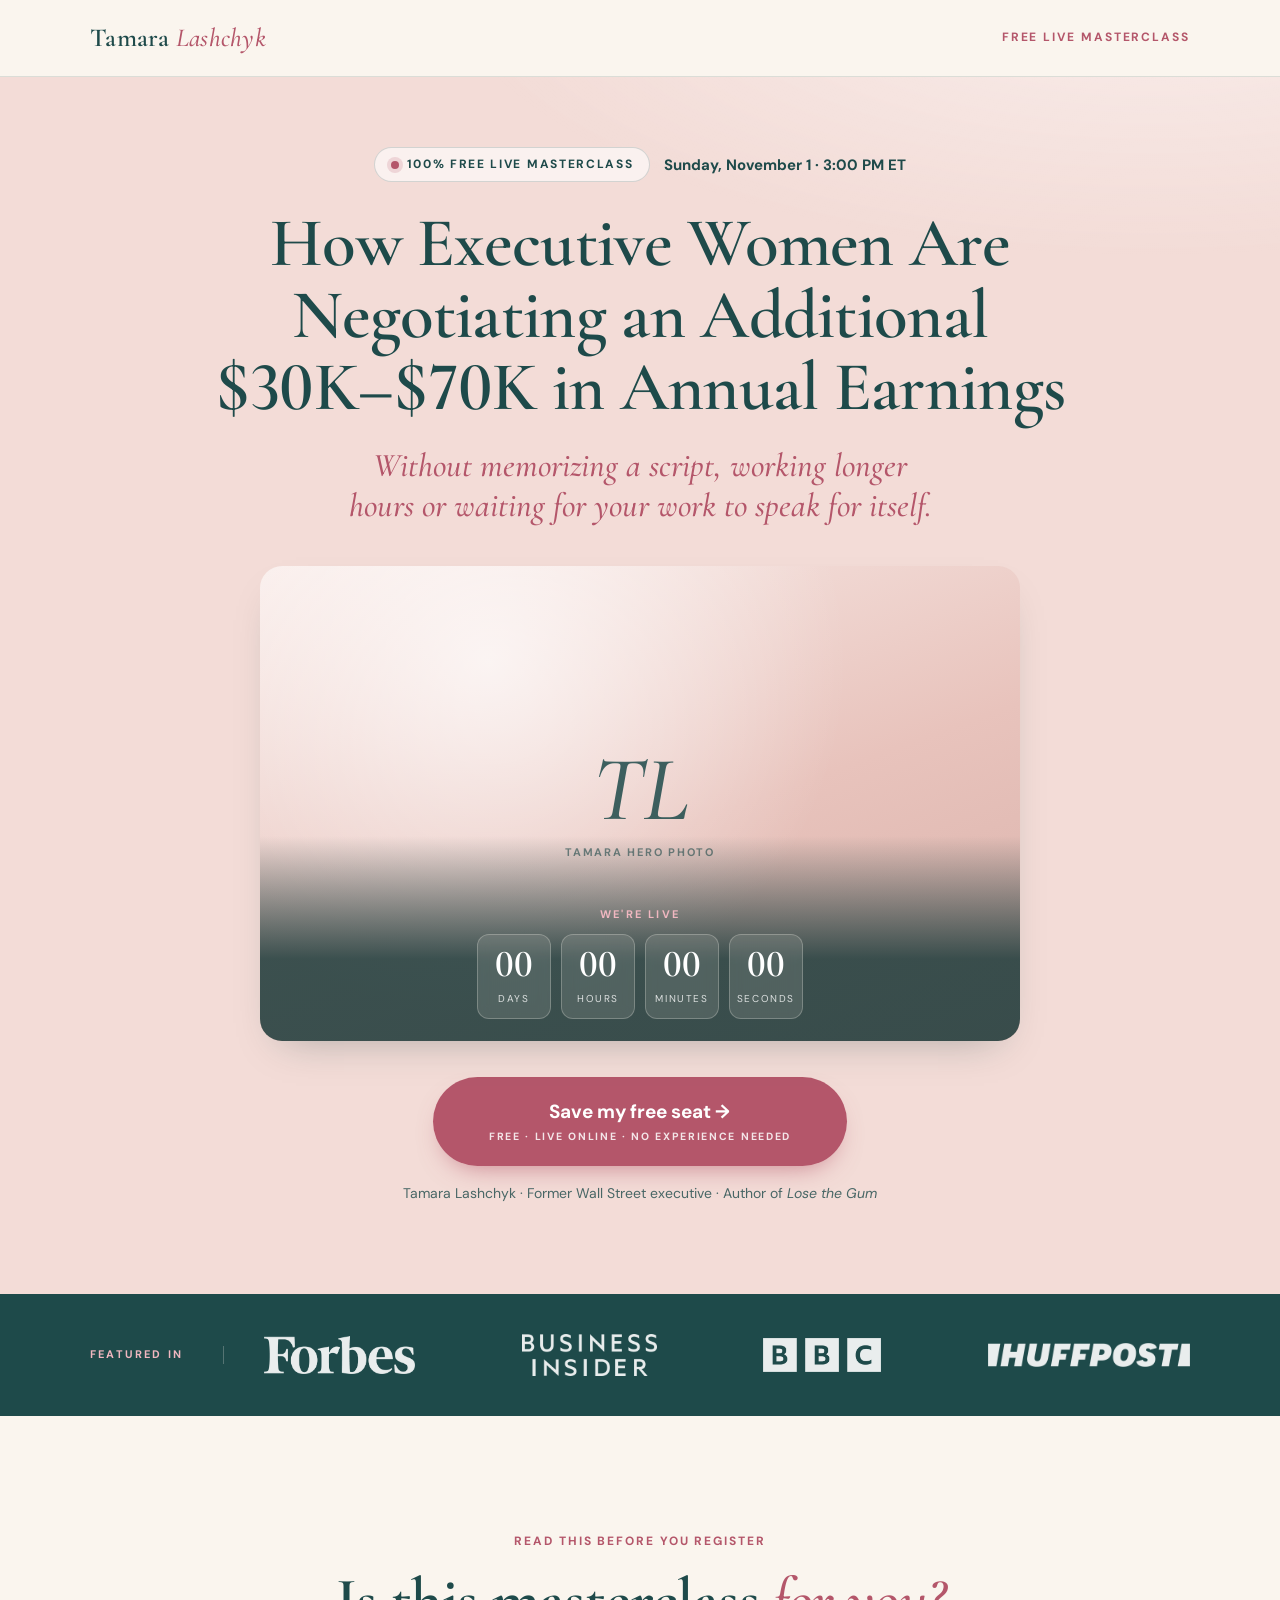
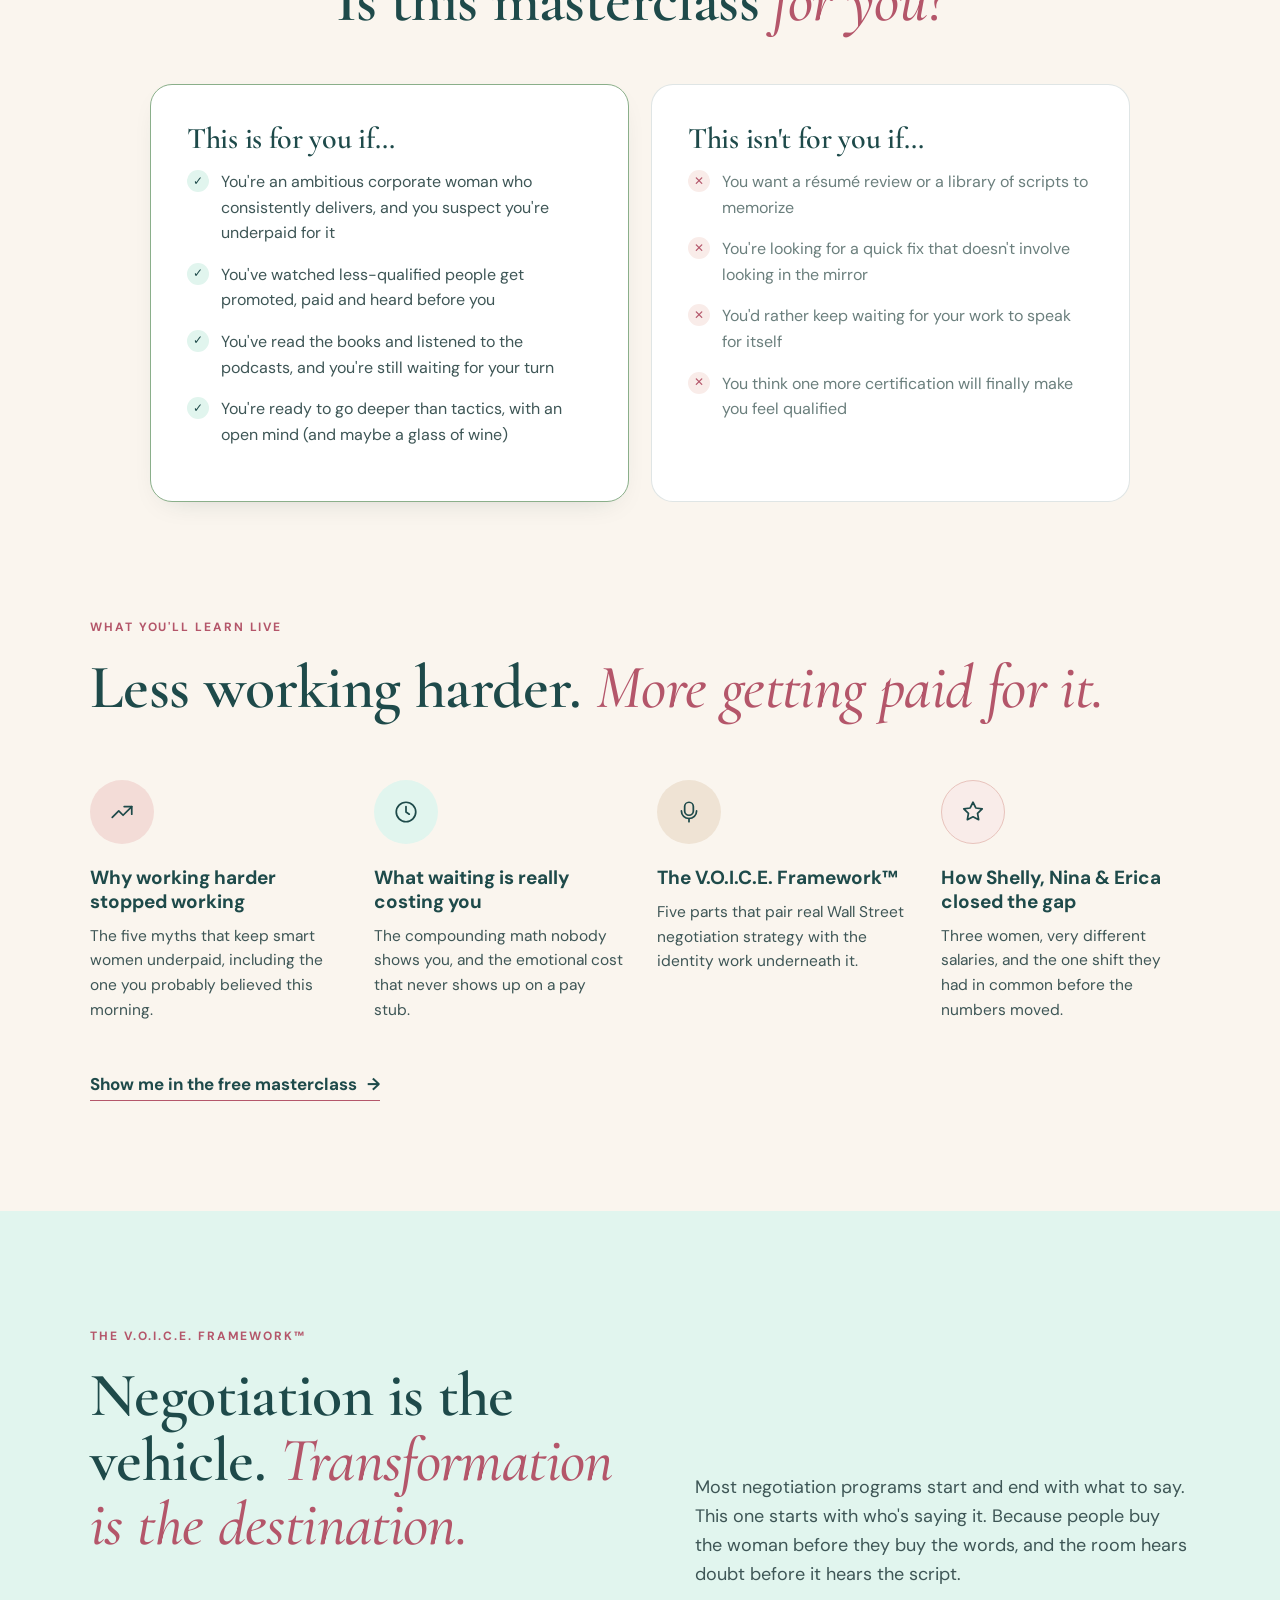
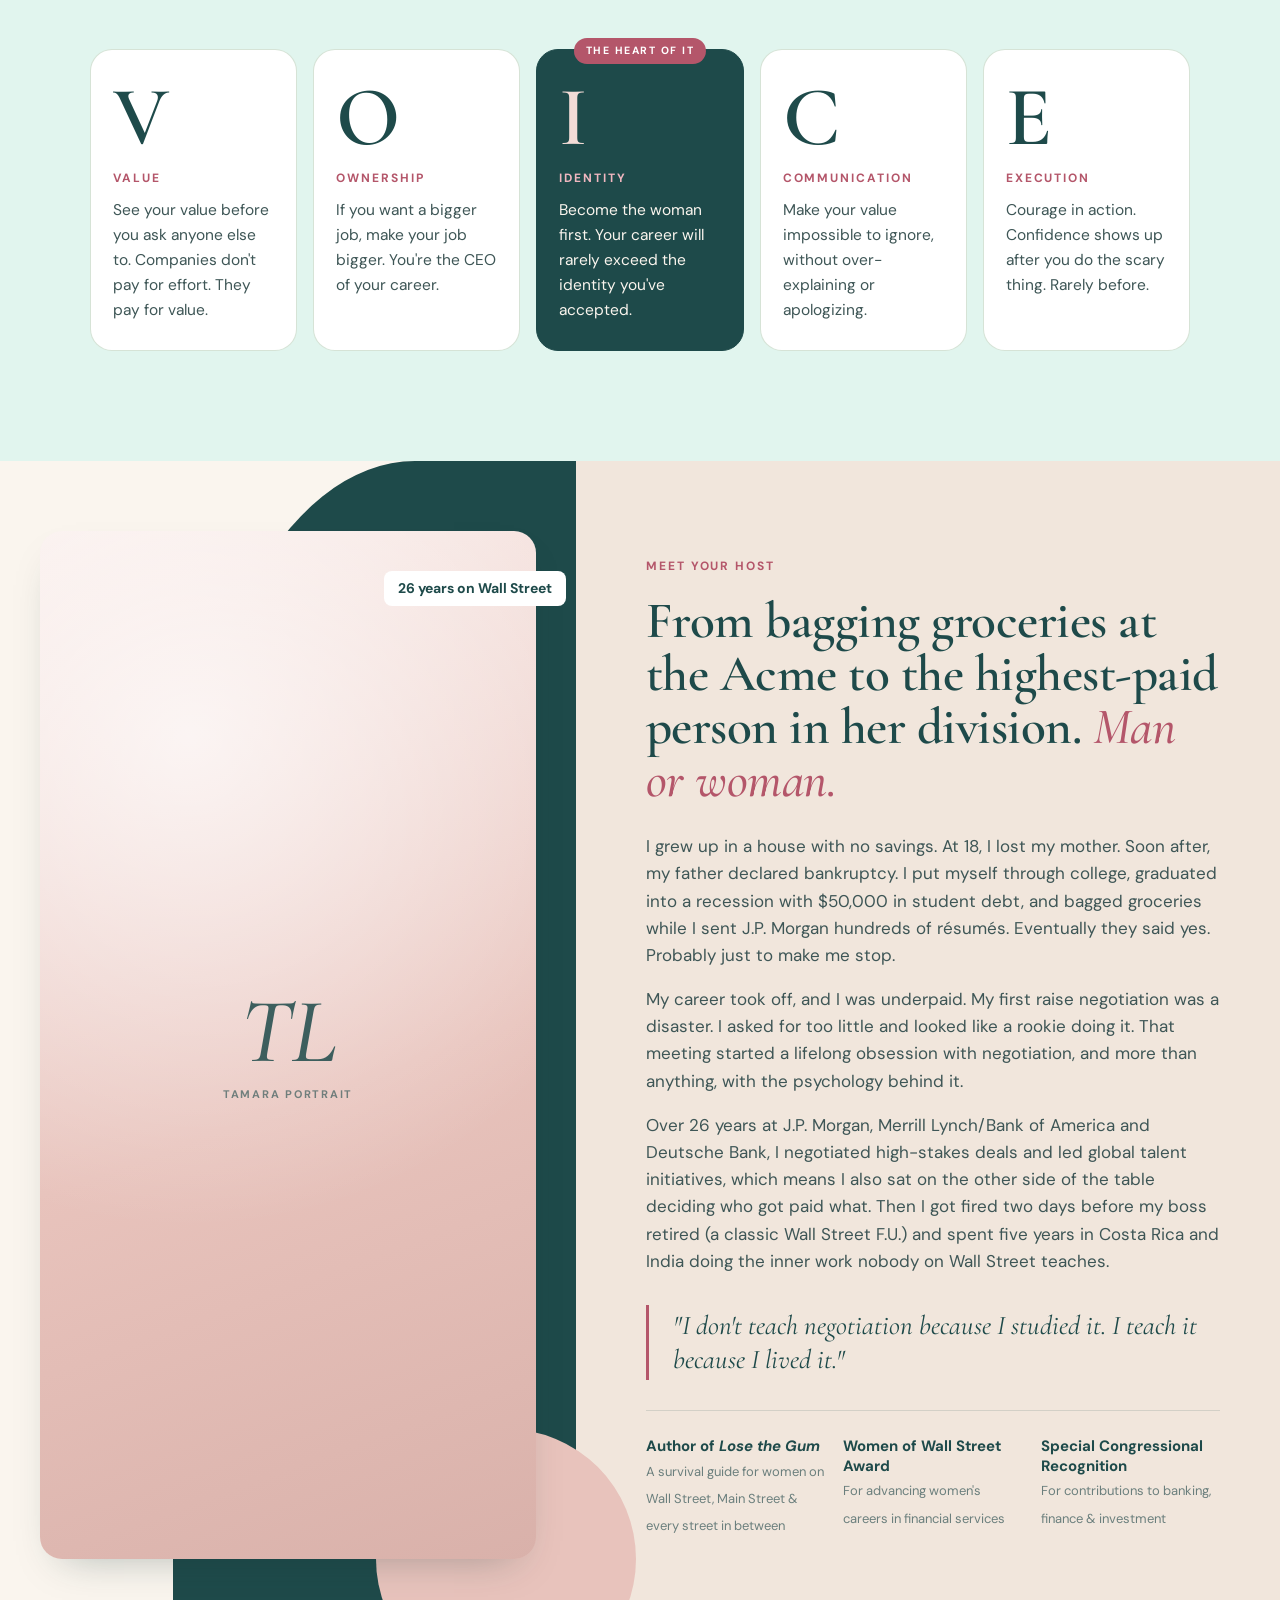
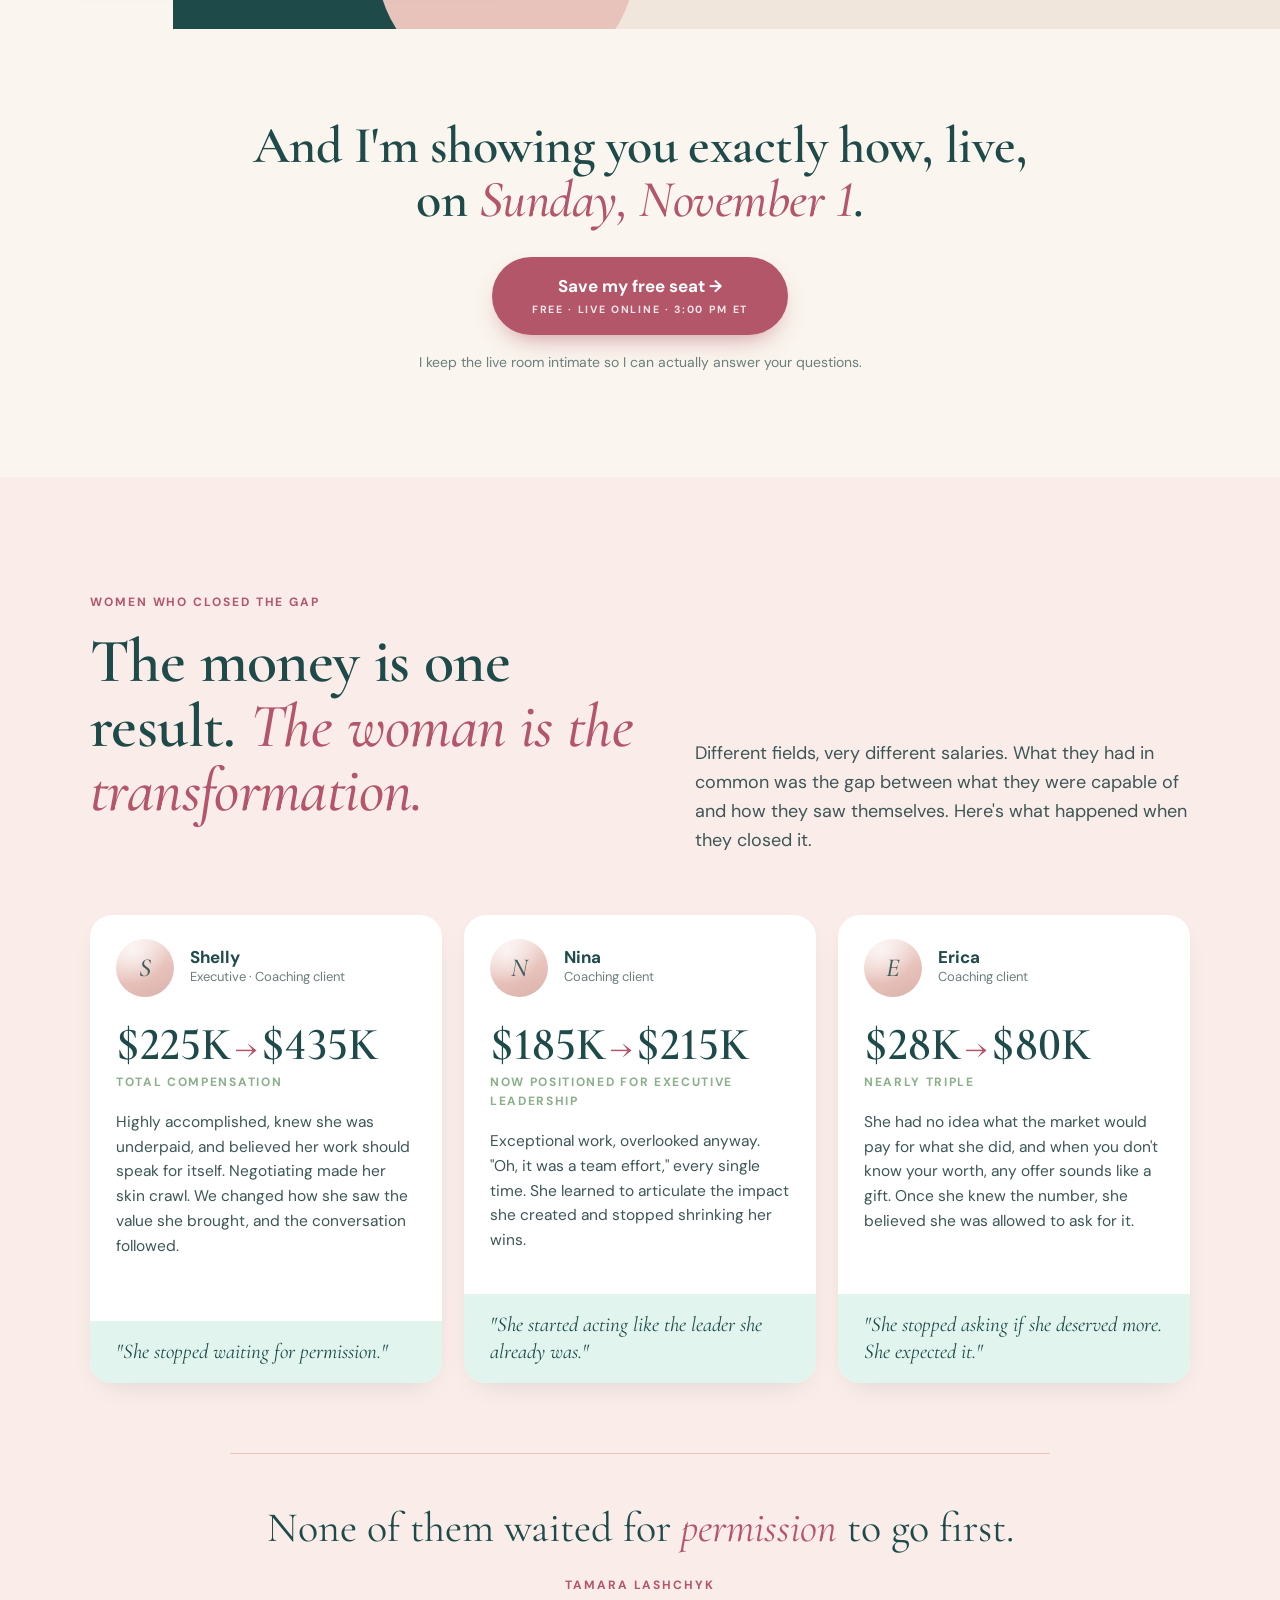
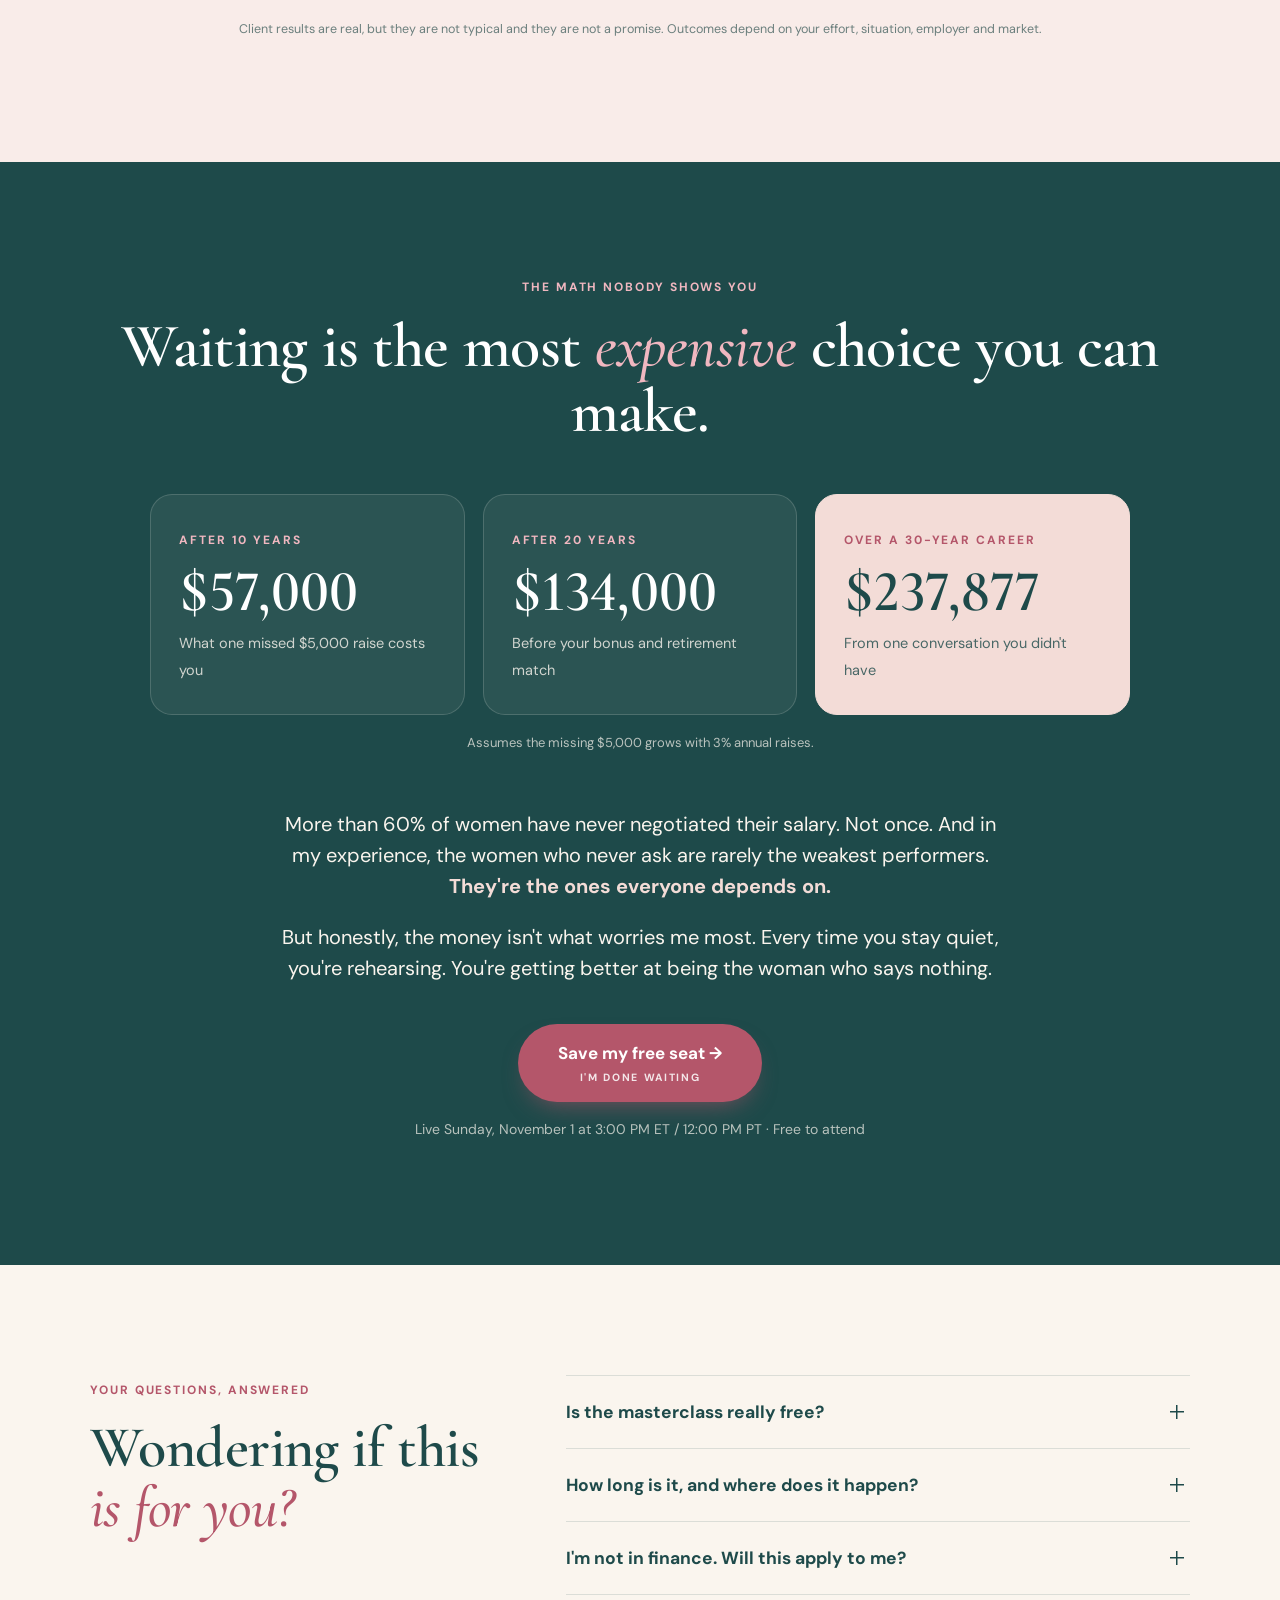
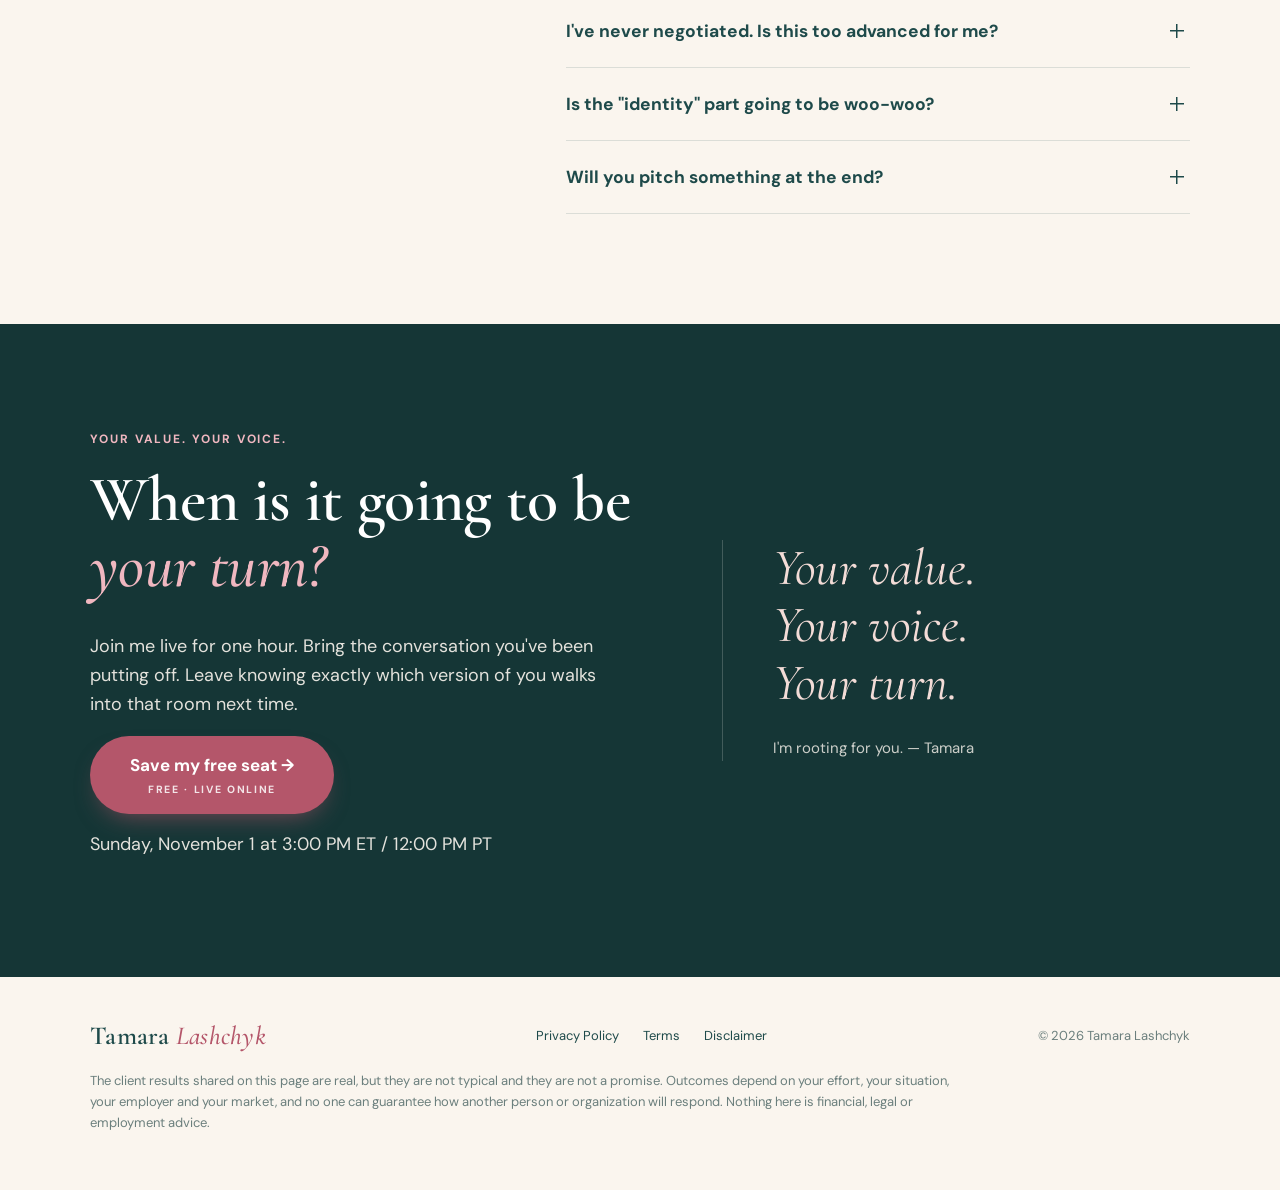
==== index.html @ 1686790d "Registration pop-up: simplify header to date + one headline Eyebrow is now the date/time; headline "" ====
<!doctype html>
<html lang="en">
<head>
  <meta charset="utf-8" />
  <meta name="viewport" content="width=device-width, initial-scale=1" />
  <title>Free Masterclass: How Executive Women Are Negotiating an Additional $30K–$70K in Annual Earnings | Tamara Lashchyk</title>
  <meta name="description" content="A free live masterclass with 26-year Wall Street negotiator Tamara Lashchyk on why smart, capable women stay underpaid, and the identity shift that changes it." />
  <meta property="og:title" content="How Executive Women Are Negotiating an Additional $30K–$70K in Annual Earnings" />
  <meta property="og:description" content="Free live masterclass with Tamara Lashchyk. You don't have a negotiation problem. You have an identity problem." />
  <meta property="og:image" content="assets/images/og-image.jpg" />
  <meta name="theme-color" content="#1E4A4A" />
  <link rel="preconnect" href="https://fonts.googleapis.com" />
  <link rel="preconnect" href="https://fonts.gstatic.com" crossorigin />
  <link href="https://fonts.googleapis.com/css2?family=Cormorant+Garamond:ital,wght@0,500;0,600;0,700;1,500;1,600&family=DM+Sans:opsz,wght@9..40,400;9..40,500;9..40,700&display=swap" rel="stylesheet" />
  <link rel="stylesheet" href="assets/css/styles.css" />
</head>
<body>

  <!-- ============ TOP BAR ============ -->
  <header class="topbar">
    <div class="wrap">
      <a class="wordmark" href="https://tamaralashchyk.com/">Tamara <span>Lashchyk</span></a>
      <span class="topbar__tag">Free Live Masterclass</span>
    </div>
  </header>

  <main>

    <!-- ============ HERO ============ -->
    <section class="hero">
      <div class="wrap hero__inner">
        <div class="hero__meta">
          <span class="pill"><span class="dot"></span>100% Free Live Masterclass</span>
          <span class="hero__date" data-event="short">Sunday, November 1 · 3:00 PM ET</span>
        </div>

        <h1>How Executive Women Are Negotiating an Additional <span class="num">$30K–$70K</span> in Annual Earnings</h1>

        <p class="hero__sub">Without memorizing a script, working longer hours or waiting for your work to speak for itself.</p>

        <div class="hero__visual">
          <div class="photo hero__photo">
            <div class="photo__ph"><b>TL</b><small>Tamara hero photo</small></div>
            <img src="assets/images/tamara-hero.jpg" alt="Tamara Lashchyk" onerror="this.remove()" />
            <div class="countdown-wrap">
              <div class="countdown-wrap__label" data-countdown-label>Masterclass starts in</div>
              <div class="countdown" data-countdown>
                <div class="countdown__cell"><span class="countdown__num" data-d>00</span><span class="countdown__unit">Days</span></div>
                <div class="countdown__cell"><span class="countdown__num" data-h>00</span><span class="countdown__unit">Hours</span></div>
                <div class="countdown__cell"><span class="countdown__num" data-m>00</span><span class="countdown__unit">Minutes</span></div>
                <div class="countdown__cell"><span class="countdown__num" data-s>00</span><span class="countdown__unit">Seconds</span></div>
              </div>
            </div>
          </div>
        </div>

        <div class="hero__cta">
          <a class="btn btn--stack btn--lg" href="#register">Save my free seat →<small>Free · Live online · No experience needed</small></a>
          <p class="hero__note">Tamara Lashchyk · Former Wall Street executive · Author of <em>Lose the Gum</em></p>
        </div>
      </div>
    </section>

    <!-- ============ FEATURED IN ============ -->
    <section class="featured">
      <div class="wrap">
        <span class="featured__label">Featured in</span>
        <div class="featured__logos">
          <div class="featured__logo featured__logo--forbes"><img src="assets/images/press/forbes.png" alt="Forbes" width="477" height="120" /></div>
          <div class="featured__logo featured__logo--bi"><img src="assets/images/press/business-insider.png" alt="Business Insider" width="386" height="120" /></div>
          <div class="featured__logo featured__logo--bbc"><img src="assets/images/press/bbc.png" alt="BBC" width="415" height="120" /></div>
          <div class="featured__logo featured__logo--huffpost"><img src="assets/images/press/huffpost.png" alt="HuffPost" width="1012" height="120" /></div>
        </div>
      </div>
    </section>

    <!-- ============ IS THIS FOR YOU ============ -->
    <section class="section">
      <div class="wrap">
        <div class="center reveal" style="margin-bottom:50px">
          <span class="eyebrow">Read this before you register</span>
          <h2 class="h2">Is this masterclass <em>for you?</em></h2>
        </div>
        <div class="fit">
          <div class="fit__card fit__card--yes reveal">
            <h3>This is for you if…</h3>
            <ul>
              <li>You're an ambitious corporate woman who consistently delivers, and you suspect you're underpaid for it</li>
              <li>You've watched less-qualified people get promoted, paid and heard before you</li>
              <li>You've read the books and listened to the podcasts, and you're still waiting for your turn</li>
              <li>You're ready to go deeper than tactics, with an open mind (and maybe a glass of wine)</li>
            </ul>
          </div>
          <div class="fit__card fit__card--no reveal">
            <h3>This isn't for you if…</h3>
            <ul>
              <li>You want a résumé review or a library of scripts to memorize</li>
              <li>You're looking for a quick fix that doesn't involve looking in the mirror</li>
              <li>You'd rather keep waiting for your work to speak for itself</li>
              <li>You think one more certification will finally make you feel qualified</li>
            </ul>
          </div>
        </div>
      </div>
    </section>

    <!-- ============ WHAT YOU'LL LEARN ============ -->
    <section class="section" style="padding-top:0">
      <div class="wrap">
        <div class="section-head reveal">
          <span class="eyebrow">What you'll learn live</span>
          <h2 class="h2">Less working harder. <em>More getting paid for it.</em></h2>
        </div>

        <div class="learn">
          <div class="learn__item reveal">
            <div class="learn__icon">
              <svg viewBox="0 0 24 24" fill="none" stroke="currentColor" stroke-width="1.6" stroke-linecap="round" stroke-linejoin="round"><path d="M3 17l6-6 4 4 8-8"/><path d="M14 7h7v7"/></svg>
            </div>
            <h3>Why working harder stopped working</h3>
            <p>The five myths that keep smart women underpaid, including the one you probably believed this morning.</p>
          </div>
          <div class="learn__item reveal">
            <div class="learn__icon">
              <svg viewBox="0 0 24 24" fill="none" stroke="currentColor" stroke-width="1.6" stroke-linecap="round" stroke-linejoin="round"><circle cx="12" cy="12" r="9"/><path d="M12 7v5l3 2"/></svg>
            </div>
            <h3>What waiting is really costing you</h3>
            <p>The compounding math nobody shows you, and the emotional cost that never shows up on a pay stub.</p>
          </div>
          <div class="learn__item reveal">
            <div class="learn__icon">
              <svg viewBox="0 0 24 24" fill="none" stroke="currentColor" stroke-width="1.6" stroke-linecap="round" stroke-linejoin="round"><path d="M12 3a4 4 0 0 1 4 4v4a4 4 0 0 1-8 0V7a4 4 0 0 1 4-4z"/><path d="M5 11a7 7 0 0 0 14 0"/><path d="M12 18v3"/></svg>
            </div>
            <h3>The V.O.I.C.E. Framework™</h3>
            <p>Five parts that pair real Wall Street negotiation strategy with the identity work underneath it.</p>
          </div>
          <div class="learn__item reveal">
            <div class="learn__icon">
              <svg viewBox="0 0 24 24" fill="none" stroke="currentColor" stroke-width="1.6" stroke-linecap="round" stroke-linejoin="round"><path d="M12 3l2.6 5.3 5.9.9-4.3 4.1 1 5.8L12 16.4 6.8 19.1l1-5.8L3.5 9.2l5.9-.9z"/></svg>
            </div>
            <h3>How Shelly, Nina &amp; Erica closed the gap</h3>
            <p>Three women, very different salaries, and the one shift they had in common before the numbers moved.</p>
          </div>
        </div>

        <div class="learn-cta reveal">
          <a class="text-link" href="#register">Show me in the free masterclass <span aria-hidden="true">→</span></a>
        </div>
      </div>
    </section>

    <!-- ============ V.O.I.C.E. FRAMEWORK ============ -->
    <section class="section voice-section">
      <div class="wrap">
        <div class="split-head reveal">
          <div>
            <span class="eyebrow">The V.O.I.C.E. Framework™</span>
            <h2 class="h2">Negotiation is the vehicle. <em>Transformation is the destination.</em></h2>
          </div>
          <p>Most negotiation programs start and end with what to say. This one starts with who's saying it. Because people buy the woman before they buy the words, and the room hears doubt before it hears the script.</p>
        </div>

        <div class="voice">
          <div class="voice__card reveal">
            <span class="voice__letter">V</span>
            <span class="voice__name">Value</span>
            <p>See your value before you ask anyone else to. Companies don't pay for effort. They pay for value.</p>
          </div>
          <div class="voice__card reveal">
            <span class="voice__letter">O</span>
            <span class="voice__name">Ownership</span>
            <p>If you want a bigger job, make your job bigger. You're the CEO of your career.</p>
          </div>
          <div class="voice__card voice__card--heart reveal">
            <span class="voice__letter">I</span>
            <span class="voice__name">Identity</span>
            <p>Become the woman first. Your career will rarely exceed the identity you've accepted.</p>
          </div>
          <div class="voice__card reveal">
            <span class="voice__letter">C</span>
            <span class="voice__name">Communication</span>
            <p>Make your value impossible to ignore, without over-explaining or apologizing.</p>
          </div>
          <div class="voice__card reveal">
            <span class="voice__letter">E</span>
            <span class="voice__name">Execution</span>
            <p>Courage in action. Confidence shows up after you do the scary thing. Rarely before.</p>
          </div>
        </div>
      </div>
    </section>

    <!-- ============ MEET TAMARA ============ -->
    <section class="meet">
      <div class="meet__grid">
        <div class="meet__visual">
          <div class="meet__shape"></div>
          <div class="photo meet__photo">
            <div class="photo__ph"><b>TL</b><small>Tamara portrait</small></div>
            <img src="assets/images/tamara-about.jpg" alt="Tamara Lashchyk" loading="lazy" onerror="this.remove()" />
          </div>
          <span class="meet__tag meet__tag--a">26 years on Wall Street</span>
        </div>

        <div class="meet__copy reveal">
          <span class="eyebrow">Meet your host</span>
          <h2>From bagging groceries at the Acme to the highest-paid person in her division. <em>Man or woman.</em></h2>

          <p>I grew up in a house with no savings. At 18, I lost my mother. Soon after, my father declared bankruptcy. I put myself through college, graduated into a recession with $50,000 in student debt, and bagged groceries while I sent J.P. Morgan hundreds of résumés. Eventually they said yes. Probably just to make me stop.</p>

          <p>My career took off, and I was underpaid. My first raise negotiation was a disaster. I asked for too little and looked like a rookie doing it. That meeting started a lifelong obsession with negotiation, and more than anything, with the psychology behind it.</p>

          <p>Over 26 years at J.P. Morgan, Merrill Lynch/Bank of America and Deutsche Bank, I negotiated high-stakes deals and led global talent initiatives, which means I also sat on the other side of the table deciding who got paid what. Then I got fired two days before my boss retired (a classic Wall Street F.U.) and spent five years in Costa Rica and India doing the inner work nobody on Wall Street teaches.</p>

          <blockquote class="pullquote">"I don't teach negotiation because I studied it. I teach it because I lived it."</blockquote>

          <div class="creds">
            <div><strong>Author of <em>Lose the Gum</em></strong><span>A survival guide for women on Wall Street, Main Street &amp; every street in between</span></div>
            <div><strong>Women of Wall Street Award</strong><span>For advancing women's careers in financial services</span></div>
            <div><strong>Special Congressional Recognition</strong><span>For contributions to banking, finance &amp; investment</span></div>
          </div>
        </div>
      </div>
    </section>

    <!-- ============ SHOW-UP CTA ============ -->
    <section class="showup">
      <div class="wrap reveal">
        <h2>And I'm showing you exactly how, live, on <em data-event="day">Sunday, November 1</em>.</h2>
        <a class="btn btn--stack" href="#register">Save my free seat →<small>Free · Live online · <span data-event="et">3:00 PM ET</span></small></a>
        <p class="showup__note">I keep the live room intimate so I can actually answer your questions.</p>
      </div>
    </section>

    <!-- ============ RESULTS ============ -->
    <section class="section results-section">
      <div class="wrap">
        <div class="split-head reveal">
          <div>
            <span class="eyebrow">Women who closed the gap</span>
            <h2 class="h2">The money is one result. <em>The woman is the transformation.</em></h2>
          </div>
          <p>Different fields, very different salaries. What they had in common was the gap between what they were capable of and how they saw themselves. Here's what happened when they closed it.</p>
        </div>

        <div class="results">
          <article class="result reveal">
            <div class="result__top">
              <div class="photo result__avatar"><div class="photo__ph"><b>S</b></div><img src="assets/images/client-shelly.jpg" alt="" loading="lazy" onerror="this.remove()" /></div>
              <div><div class="result__name">Shelly</div><div class="result__role">Executive · Coaching client</div></div>
            </div>
            <div class="result__num">$225K<i>→</i>$435K</div>
            <div class="result__label">Total compensation</div>
            <p class="result__body">Highly accomplished, knew she was underpaid, and believed her work should speak for itself. Negotiating made her skin crawl. We changed how she saw the value she brought, and the conversation followed.</p>
            <p class="result__shift">"She stopped waiting for permission."</p>
          </article>

          <article class="result reveal">
            <div class="result__top">
              <div class="photo result__avatar"><div class="photo__ph"><b>N</b></div><img src="assets/images/client-nina.jpg" alt="" loading="lazy" onerror="this.remove()" /></div>
              <div><div class="result__name">Nina</div><div class="result__role">Coaching client</div></div>
            </div>
            <div class="result__num">$185K<i>→</i>$215K</div>
            <div class="result__label">Now positioned for executive leadership</div>
            <p class="result__body">Exceptional work, overlooked anyway. "Oh, it was a team effort," every single time. She learned to articulate the impact she created and stopped shrinking her wins.</p>
            <p class="result__shift">"She started acting like the leader she already was."</p>
          </article>

          <article class="result reveal">
            <div class="result__top">
              <div class="photo result__avatar"><div class="photo__ph"><b>E</b></div><img src="assets/images/client-erica.jpg" alt="" loading="lazy" onerror="this.remove()" /></div>
              <div><div class="result__name">Erica</div><div class="result__role">Coaching client</div></div>
            </div>
            <div class="result__num">$28K<i>→</i>$80K</div>
            <div class="result__label">Nearly triple</div>
            <p class="result__body">She had no idea what the market would pay for what she did, and when you don't know your worth, any offer sounds like a gift. Once she knew the number, she believed she was allowed to ask for it.</p>
            <p class="result__shift">"She stopped asking if she deserved more. She expected it."</p>
          </article>
        </div>

        <div class="big-quote reveal">
          <p>None of them waited for <em>permission</em> to go first.</p>
          <span class="eyebrow" style="margin:0">Tamara Lashchyk</span>
        </div>
        <p class="disclaimer-inline">Client results are real, but they are not typical and they are not a promise. Outcomes depend on your effort, situation, employer and market.</p>
      </div>
    </section>

    <!-- ============ COST OF WAITING ============ -->
    <section class="section cost-section">
      <div class="wrap">
        <div class="center reveal" style="margin-bottom:50px">
          <span class="eyebrow eyebrow--light">The math nobody shows you</span>
          <h2 class="h2">Waiting is the most <em>expensive</em> choice you can make.</h2>
        </div>

        <div class="cost">
          <div class="cost__tile reveal">
            <small>After 10 years</small>
            <b>$57,000</b>
            <span>What one missed $5,000 raise costs you</span>
          </div>
          <div class="cost__tile reveal">
            <small>After 20 years</small>
            <b>$134,000</b>
            <span>Before your bonus and retirement match</span>
          </div>
          <div class="cost__tile cost__tile--hero reveal">
            <small>Over a 30-year career</small>
            <b>$237,877</b>
            <span>From one conversation you didn't have</span>
          </div>
        </div>
        <p class="cost__note">Assumes the missing $5,000 grows with 3% annual raises.</p>

        <div class="cost__copy reveal">
          <p>More than 60% of women have never negotiated their salary. Not once. And in my experience, the women who never ask are rarely the weakest performers. <strong>They're the ones everyone depends on.</strong></p>
          <p>But honestly, the money isn't what worries me most. Every time you stay quiet, you're rehearsing. You're getting better at being the woman who says nothing.</p>
        </div>

        <div class="cost-cta reveal">
          <a class="btn btn--stack" href="#register">Save my free seat →<small>I'm done waiting</small></a>
          <p class="showup__note">Live <span data-event="full">Sunday, November 1 at 3:00 PM ET / 12:00 PM PT</span> · Free to attend</p>
        </div>
      </div>
    </section>

    <!-- ============ FAQ ============ -->
    <section class="section">
      <div class="wrap faq-grid">
        <div class="reveal">
          <span class="eyebrow">Your questions, answered</span>
          <h2>Wondering if this <em>is for you?</em></h2>
        </div>
        <div class="faq reveal">
          <details>
            <summary>Is the masterclass really free?</summary>
            <div><p>Completely free. Grab a coffee, or a glass of wine, depending on what time it is where you are. I'm not judging.</p></div>
          </details>
          <details>
            <summary>How long is it, and where does it happen?</summary>
            <div><p>About an hour, live online, plus time for your questions. Your private join link is sent to your inbox the moment you register.</p></div>
          </details>
          <details>
            <summary>I'm not in finance. Will this apply to me?</summary>
            <div><p>Yes. Your industry sets the numbers and how compensation is structured. Knowing your value and advocating for yourself works in all of them: tech, healthcare, law, consulting, marketing, operations and, yes, banking.</p></div>
          </details>
          <details>
            <summary>I've never negotiated. Is this too advanced for me?</summary>
            <div><p>You're in good company. We start with how you see yourself, not with tactics, so there's nothing to "catch up" on. If you've negotiated before and you're still underpaid, you'll get just as much out of it.</p></div>
          </details>
          <details>
            <summary>Is the "identity" part going to be woo-woo?</summary>
            <div><p>I spent 26 years on Wall Street. I'm not going to ask you to hug a tree. The identity work is what makes the strategy land, and you'll see exactly what it did for Shelly, Nina and Erica.</p></div>
          </details>
          <details>
            <summary>Will you pitch something at the end?</summary>
            <div><p>I'll be upfront: at the end I'll share how you can work with me if you want to go further. No pressure. The hour is designed to be valuable on its own, whether or not we ever work together.</p></div>
          </details>
        </div>
      </div>
    </section>

    <!-- ============ FINAL CTA ============ -->
    <section class="final">
      <div class="wrap final__grid">
        <div class="reveal">
          <span class="eyebrow eyebrow--light">Your value. Your voice.</span>
          <h2>When is it going to be <em>your turn?</em></h2>
          <p>Join me live for one hour. Bring the conversation you've been putting off. Leave knowing exactly which version of you walks into that room next time.</p>
          <a class="btn btn--stack" href="#register">Save my free seat →<small>Free · Live online</small></a>
          <p class="final__fine"><span data-event="full">Sunday, November 1 at 3:00 PM ET / 12:00 PM PT</span></p>
        </div>
        <div class="final__right reveal">
          <p>Your value.<br />Your voice.<br />Your turn.</p>
          <span>I'm rooting for you. — Tamara</span>
        </div>
      </div>
    </section>

  </main>

  <!-- ============ FOOTER ============ -->
  <footer class="footer">
    <div class="wrap">
      <div class="footer__row">
        <a class="wordmark" href="https://tamaralashchyk.com/">Tamara <span>Lashchyk</span></a>
        <nav>
          <a href="#">Privacy Policy</a>
          <a href="#">Terms</a>
          <a href="#">Disclaimer</a>
        </nav>
        <span>© <span data-year>2026</span> Tamara Lashchyk</span>
      </div>
      <p>The client results shared on this page are real, but they are not typical and they are not a promise. Outcomes depend on your effort, your situation, your employer and your market, and no one can guarantee how another person or organization will respond. Nothing here is financial, legal or employment advice.</p>
    </div>
  </footer>

  <!-- ============ REGISTRATION POP-UP ============ -->
  <dialog class="modal" id="register" aria-labelledby="register-title">
    <div class="form-card">
      <button class="modal__close" type="button" aria-label="Close" data-close>&times;</button>
      <span class="eyebrow form-card__eyebrow" data-event="short">Sunday, November 1 · 3:00 PM ET</span>
      <h2 id="register-title">Come find out what you're really worth.</h2>

      <!-- GHL form mounts here (fields, consent checkboxes, button, privacy links all come from GHL) -->
      <div data-ghl-form></div>
    </div>
  </dialog>

  <!-- Preview registration form (used until CONFIG.ghlFormId is set) -->
  <template id="preview-form-tpl">
    <form class="preview-form" novalidate>
      <div class="field"><label for="pf-first">First name</label><input id="pf-first" name="first_name" autocomplete="given-name" required /></div>
      <div class="field"><label for="pf-last">Last name</label><input id="pf-last" name="last_name" autocomplete="family-name" required /></div>
      <div class="field full"><label for="pf-email">Email</label><input id="pf-email" name="email" type="email" autocomplete="email" required /></div>
      <div class="field full"><label for="pf-phone">Phone</label><input id="pf-phone" name="phone" type="tel" autocomplete="tel" required /></div>
      <button class="btn btn--block full" type="submit">Save my free seat →</button>
    </form>
  </template>

  <script src="assets/js/main.js"></script>
</body>
</html>
---- assets/css/styles.css ----
/* ==========================================================================
   Tamara Lashchyk — Masterclass funnel
   Layout modeled on Dow Janes, palette = Tamara brand + soft blush/rose
   ========================================================================== */

:root {
  /* Tamara brand */
  --teal: #1e4a4a;
  --teal-deep: #153636;
  --teal-soft: #2b5c5c;
  --sage: #8aaf8a;
  --sage-mist: #e1f5ee;
  --linen: #faf5ee;

  /* Feminine accents */
  --blush: #f3dcd7;
  --blush-soft: #f9ece9;
  --blush-deep: #e8c3bc;
  --rose: #b4566a;
  --rose-hover: #9c4659;
  --rose-light: #f0b7c0;
  --champagne: #c9a27e;

  /* Text */
  --ink: #1e4a4a;
  --body: #3e5656;
  --muted: #6b7f7d;
  --line: rgba(30, 74, 74, 0.14);
  --white: #ffffff;

  --serif: "Cormorant Garamond", "Times New Roman", serif;
  --sans: "DM Sans", system-ui, -apple-system, "Segoe UI", sans-serif;

  --radius: 14px;
  --radius-lg: 22px;
  --shadow: 0 18px 40px -22px rgba(21, 54, 54, 0.35);
  --shadow-soft: 0 10px 30px -18px rgba(21, 54, 54, 0.25);
  --wrap: 1180px;
}

*,
*::before,
*::after { box-sizing: border-box; }

html { scroll-behavior: smooth; }

body {
  margin: 0;
  font-family: var(--sans);
  font-size: 17px;
  line-height: 1.6;
  color: var(--body);
  background: var(--linen);
  -webkit-font-smoothing: antialiased;
}

img { max-width: 100%; display: block; }
a { color: inherit; }

h1, h2, h3, h4 {
  font-family: var(--serif);
  color: var(--ink);
  font-weight: 600;
  line-height: 1.04;
  letter-spacing: -0.01em;
  margin: 0 0 0.5em;
  font-variant-numeric: lining-nums;
}
h1 em, h2 em, h3 em {
  font-style: italic;
  font-weight: 500;
  color: var(--rose);
}

p { margin: 0 0 1em; }

.wrap {
  width: 100%;
  max-width: var(--wrap);
  margin: 0 auto;
  padding: 0 40px;
}
.wrap--narrow { max-width: 860px; }

.section { padding: 110px 0; }
.section--tight { padding: 80px 0; }

.eyebrow {
  display: inline-block;
  font-family: var(--sans);
  font-size: 12px;
  font-weight: 700;
  letter-spacing: 0.16em;
  text-transform: uppercase;
  color: var(--rose);
  margin-bottom: 18px;
}
.eyebrow--light { color: var(--rose-light); }

.h2 { font-size: clamp(40px, 5vw, 62px); }
.lede { font-size: 19px; color: var(--body); }

.split-head {
  display: grid;
  grid-template-columns: 1.1fr 1fr;
  gap: 60px;
  align-items: end;
  margin-bottom: 60px;
}
.split-head p { font-size: 18px; margin: 0; }

.center { text-align: center; }

/* ---------- Buttons ---------- */
.btn {
  display: inline-flex;
  align-items: center;
  justify-content: center;
  gap: 10px;
  padding: 18px 34px;
  border-radius: 999px;
  border: 0;
  background: var(--rose);
  color: var(--white);
  font-family: var(--sans);
  font-size: 17px;
  font-weight: 700;
  text-decoration: none;
  cursor: pointer;
  transition: background 0.2s ease, transform 0.2s ease, box-shadow 0.2s ease;
  box-shadow: 0 12px 26px -12px rgba(180, 86, 106, 0.7);
}
.btn:hover { background: var(--rose-hover); transform: translateY(-1px); }
.btn:focus-visible { outline: 3px solid var(--teal); outline-offset: 3px; }
.btn--stack { flex-direction: column; gap: 2px; padding: 16px 40px; }
.btn--stack small {
  font-size: 10.5px;
  letter-spacing: 0.16em;
  text-transform: uppercase;
  font-weight: 700;
  opacity: 0.85;
}
.btn--ghost {
  background: transparent;
  color: var(--white);
  border: 1.5px solid rgba(255, 255, 255, 0.5);
  box-shadow: none;
}
.btn--ghost:hover { background: rgba(255, 255, 255, 0.08); }
.btn--teal { background: var(--teal); box-shadow: 0 12px 26px -12px rgba(30, 74, 74, 0.6); }
.btn--teal:hover { background: var(--teal-deep); }
.btn--block { width: 100%; }

.text-link {
  display: inline-flex;
  align-items: center;
  gap: 10px;
  font-weight: 700;
  color: var(--ink);
  text-decoration: none;
  border-bottom: 1.5px solid var(--rose);
  padding-bottom: 2px;
}
.text-link:hover { color: var(--rose); }

.pill {
  display: inline-flex;
  align-items: center;
  gap: 8px;
  padding: 7px 16px;
  border-radius: 999px;
  font-size: 12px;
  font-weight: 700;
  letter-spacing: 0.14em;
  text-transform: uppercase;
  background: rgba(255, 255, 255, 0.6);
  color: var(--teal);
  border: 1px solid rgba(30, 74, 74, 0.18);
}
.pill .dot {
  width: 8px;
  height: 8px;
  border-radius: 50%;
  background: var(--rose);
  box-shadow: 0 0 0 4px rgba(180, 86, 106, 0.18);
  animation: pulse 2s infinite;
}
@keyframes pulse {
  0%, 100% { box-shadow: 0 0 0 4px rgba(180, 86, 106, 0.18); }
  50% { box-shadow: 0 0 0 7px rgba(180, 86, 106, 0.05); }
}

/* ---------- Top bar ---------- */
.topbar {
  background: var(--linen);
  border-bottom: 1px solid var(--line);
}
.topbar .wrap {
  display: flex;
  align-items: center;
  justify-content: space-between;
  height: 76px;
}
.wordmark {
  font-family: var(--serif);
  font-size: 26px;
  font-weight: 600;
  color: var(--teal);
  text-decoration: none;
  letter-spacing: 0.01em;
  line-height: 1;
}
.wordmark span { font-style: italic; font-weight: 500; color: var(--rose); }
.topbar__tag {
  font-size: 12px;
  font-weight: 700;
  letter-spacing: 0.16em;
  text-transform: uppercase;
  color: var(--rose);
}

/* ---------- Photos & placeholders ---------- */
.photo {
  position: relative;
  overflow: hidden;
  border-radius: var(--radius-lg);
  background:
    radial-gradient(circle at 30% 20%, rgba(255, 255, 255, 0.7), transparent 55%),
    linear-gradient(160deg, var(--blush-soft) 0%, var(--blush-deep) 55%, #d9b1aa 100%);
}
.photo img {
  position: absolute;
  inset: 0;
  width: 100%;
  height: 100%;
  object-fit: cover;
  z-index: 1;
}
.photo__ph {
  position: absolute;
  inset: 0;
  display: flex;
  flex-direction: column;
  align-items: center;
  justify-content: center;
  gap: 8px;
  color: var(--teal);
  text-align: center;
  padding: 24px;
}
.photo__ph b {
  font-family: var(--serif);
  font-size: 92px;
  font-weight: 500;
  font-style: italic;
  line-height: 1;
  opacity: 0.85;
}
.photo__ph small {
  font-size: 11px;
  letter-spacing: 0.16em;
  text-transform: uppercase;
  font-weight: 700;
  opacity: 0.6;
}

/* ---------- HERO (landing) ---------- */
.hero {
  background:
    radial-gradient(1200px 500px at 90% -10%, rgba(255, 255, 255, 0.55), transparent 60%),
    var(--blush);
  padding: 70px 0 90px;
}
.hero__inner {
  max-width: 940px;
  text-align: center;
}
.hero__meta {
  display: flex;
  flex-wrap: wrap;
  align-items: center;
  justify-content: center;
  gap: 14px;
  margin-bottom: 26px;
}
.hero__date {
  font-weight: 700;
  color: var(--teal);
  font-size: 15px;
}
.hero h1 {
  font-size: clamp(44px, 5.4vw, 72px);
  margin-bottom: 22px;
}
.hero h1 .num {
  position: relative;
  white-space: nowrap;
  color: var(--teal);
}
.hero h1 .num::after {
  content: "";
  position: absolute;
  left: -2px;
  right: -2px;
  bottom: 0.08em;
  height: 0.22em;
  background: rgba(180, 86, 106, 0.28);
  z-index: -1;
  border-radius: 3px;
}
.hero h1, .hero__sub { text-wrap: balance; }
.hero__sub {
  font-family: var(--serif);
  font-style: italic;
  font-weight: 500;
  font-size: clamp(24px, 2.6vw, 34px);
  line-height: 1.2;
  color: var(--rose);
  max-width: 760px;
  margin: 0 auto 40px;
}
.hero .lede { max-width: 680px; margin: 0 auto 40px; }
.hero__visual { max-width: 760px; margin: 0 auto; }
.hero__photo { aspect-ratio: 16 / 10; box-shadow: var(--shadow); }
.hero__cta { margin-top: 36px; }
.hero__note { font-size: 14px; color: var(--teal); opacity: 0.8; margin: 16px 0 0; }
.btn--lg { font-size: 19px; padding: 20px 56px; }
/* Countdown (overlay on hero photo) */
.countdown-wrap {
  position: absolute;
  left: 0;
  right: 0;
  bottom: 0;
  z-index: 2;
  padding: 70px 20px 22px;
  background: linear-gradient(180deg, transparent 0%, rgba(21, 54, 54, 0.82) 60%);
  text-align: center;
}
.countdown-wrap__label {
  font-size: 11px;
  letter-spacing: 0.2em;
  text-transform: uppercase;
  font-weight: 700;
  color: var(--rose-light);
  margin-bottom: 10px;
}
.countdown {
  display: flex;
  justify-content: center;
  gap: 10px;
}
.countdown__cell {
  min-width: 74px;
  padding: 10px 6px 8px;
  border-radius: 12px;
  background: rgba(250, 245, 238, 0.12);
  border: 1px solid rgba(250, 245, 238, 0.25);
  backdrop-filter: blur(6px);
  -webkit-backdrop-filter: blur(6px);
  color: var(--white);
}
.countdown__num {
  display: block;
  font-variant-numeric: lining-nums tabular-nums;
  font-family: var(--serif);
  font-size: 38px;
  font-weight: 600;
  line-height: 1;
}
.countdown__unit {
  font-size: 10px;
  letter-spacing: 0.16em;
  text-transform: uppercase;
  opacity: 0.8;
}
.countdown--light .countdown__cell {
  background: var(--white);
  border-color: var(--line);
  color: var(--teal);
  backdrop-filter: none;
}

/* ---------- Registration form card ---------- */
.form-card {
  position: relative;
  background: var(--white);
  border-radius: var(--radius-lg);
  padding: 34px 32px 24px;
  box-shadow: var(--shadow);
}
.form-card__eyebrow { margin-bottom: 10px; padding-right: 48px; }
.form-card h2 { font-size: 34px; line-height: 1.1; margin: 0 0 18px; padding-right: 36px; text-wrap: balance; }

/* Pop-up */
.modal {
  width: min(560px, calc(100% - 32px));
  max-height: calc(100% - 32px);
  padding: 0;
  border: 0;
  background: transparent;
  overflow: visible;
}
.modal::backdrop {
  background: rgba(21, 54, 54, 0.6);
  backdrop-filter: blur(4px);
  -webkit-backdrop-filter: blur(4px);
}
.modal[open] { animation: modalIn 0.3s ease; }
@keyframes modalIn { from { opacity: 0; transform: translateY(14px) scale(0.98); } to { opacity: 1; transform: none; } }
.modal .form-card { max-height: calc(100vh - 32px); overflow-y: auto; }
.modal__close {
  position: absolute;
  top: 14px;
  right: 16px;
  width: 38px;
  height: 38px;
  border-radius: 50%;
  border: 0;
  background: var(--blush-soft);
  color: var(--teal);
  font-size: 24px;
  line-height: 1;
  cursor: pointer;
}
.modal__close:hover { background: var(--blush); }
html.modal-open { overflow: hidden; }
.ghl-embed iframe {
  display: block;
  width: 100%;
  min-height: 430px;
  border: 0;
  background: transparent;
}

/* Preview form (shown until a GHL form ID is configured) */
.preview-form {
  display: grid;
  grid-template-columns: 1fr 1fr;
  gap: 12px;
}
.preview-form .full { grid-column: 1 / -1; }
.field label {
  display: block;
  font-size: 12px;
  font-weight: 700;
  letter-spacing: 0.06em;
  color: var(--teal);
  margin-bottom: 6px;
}
.field input {
  width: 100%;
  padding: 14px 16px;
  font: inherit;
  font-size: 16px;
  color: var(--teal);
  background: var(--linen);
  border: 1.5px solid rgba(30, 74, 74, 0.16);
  border-radius: 10px;
  transition: border-color 0.2s, background 0.2s;
}
.field input:focus {
  outline: none;
  border-color: var(--rose);
  background: var(--white);
}
.preview-form .btn { margin-top: 6px; }

/* ---------- As featured in ---------- */
.featured { background: var(--teal); color: var(--linen); padding: 40px 0; }
.featured .wrap {
  display: flex;
  align-items: center;
  gap: 40px;
}
.featured__label {
  flex: none;
  font-size: 11px;
  font-weight: 700;
  letter-spacing: 0.2em;
  text-transform: uppercase;
  color: var(--rose-light);
  padding-right: 40px;
  border-right: 1px solid rgba(250, 245, 238, 0.25);
}
.featured__logos {
  flex: 1;
  display: flex;
  flex-wrap: wrap;
  align-items: center;
  justify-content: space-between;
  gap: 24px 36px;
}
.featured__logo { display: flex; align-items: center; justify-content: center; }
.featured__logo img {
  width: auto;
  height: 40px;
  opacity: 0.9;
}
.featured__logo--bbc img { height: 34px; }
.featured__logo--bi img { height: 42px; }
.featured__logo--forbes img { height: 38px; }
.featured__logo--huffpost img { height: 24px; }

.section-head { margin-bottom: 60px; }

/* ---------- Learn grid ---------- */
.learn {
  display: grid;
  grid-template-columns: repeat(4, 1fr);
  gap: 34px;
}
.learn__icon {
  width: 64px;
  height: 64px;
  border-radius: 50%;
  display: grid;
  place-items: center;
  margin-bottom: 22px;
  color: var(--teal);
}
.learn__icon svg { width: 26px; height: 26px; }
.learn__item:nth-child(1) .learn__icon { background: var(--blush); }
.learn__item:nth-child(2) .learn__icon { background: var(--sage-mist); }
.learn__item:nth-child(3) .learn__icon { background: #efe3d4; }
.learn__item:nth-child(4) .learn__icon { background: var(--blush-soft); border: 1px solid var(--blush-deep); }
.learn__item h3 {
  font-family: var(--sans);
  font-size: 19px;
  font-weight: 700;
  line-height: 1.25;
  letter-spacing: 0;
  margin-bottom: 10px;
}
.learn__item p { font-size: 15.5px; margin: 0; }
.learn-cta { margin-top: 48px; }

/* ---------- V.O.I.C.E. ---------- */
.voice-section { background: var(--sage-mist); }
.voice {
  display: grid;
  grid-template-columns: repeat(5, 1fr);
  gap: 16px;
}
.voice__card {
  background: var(--white);
  border-radius: var(--radius-lg);
  padding: 30px 22px 28px;
  border: 1px solid rgba(138, 175, 138, 0.35);
  transition: transform 0.25s ease, box-shadow 0.25s ease;
}
.voice__card:hover { transform: translateY(-4px); box-shadow: var(--shadow-soft); }
.voice__letter {
  font-variant-numeric: lining-nums;
  font-family: var(--serif);
  font-size: 84px;
  font-weight: 600;
  line-height: 0.9;
  color: var(--teal);
  display: block;
  margin-bottom: 14px;
}
.voice__name {
  font-size: 12px;
  font-weight: 700;
  letter-spacing: 0.16em;
  text-transform: uppercase;
  color: var(--rose);
  display: block;
  margin-bottom: 10px;
}
.voice__card p { font-size: 15.5px; margin: 0; color: var(--body); }
.voice__card--heart {
  background: var(--teal);
  border-color: var(--teal);
  position: relative;
}
.voice__card--heart .voice__letter { color: var(--blush); }
.voice__card--heart .voice__name { color: var(--rose-light); }
.voice__card--heart p { color: var(--linen); }
.voice__card--heart::after {
  content: "The heart of it";
  position: absolute;
  top: -12px;
  left: 50%;
  transform: translateX(-50%);
  background: var(--rose);
  color: var(--white);
  font-size: 10.5px;
  font-weight: 700;
  letter-spacing: 0.14em;
  text-transform: uppercase;
  padding: 5px 12px;
  border-radius: 999px;
  white-space: nowrap;
}

/* ---------- Meet Tamara ---------- */
.meet {
  background: #f1e6dc;
  overflow: hidden;
}
.meet__grid {
  display: grid;
  grid-template-columns: 0.9fr 1.1fr;
  min-height: 720px;
}
.meet__visual {
  position: relative;
  background: var(--linen);
}
.meet__shape {
  position: absolute;
  inset: 0 0 0 30%;
  background: var(--teal);
  border-top-left-radius: 60% 40%;
}
.meet__shape::after {
  content: "";
  position: absolute;
  right: -60px;
  bottom: -60px;
  width: 260px;
  height: 260px;
  border-radius: 50%;
  background: var(--blush-deep);
}
.meet__photo {
  position: absolute;
  left: 40px;
  right: 40px;
  top: 70px;
  bottom: 70px;
  z-index: 1;
  box-shadow: var(--shadow);
}
.meet__tag {
  position: absolute;
  z-index: 3;
  background: var(--white);
  color: var(--teal);
  padding: 6px 14px;
  border-radius: 8px;
  font-size: 14px;
  font-weight: 700;
  box-shadow: var(--shadow-soft);
}
.meet__tag--a { top: 110px; right: 10px; }
.meet__tag--b { bottom: 100px; left: 16px; }
.meet__copy { padding: 90px 60px 90px 70px; }
.meet__copy h2 { font-size: clamp(36px, 4vw, 52px); }
.meet__copy p { font-size: 17px; }
.pullquote {
  margin: 30px 0;
  padding: 4px 0 4px 24px;
  border-left: 3px solid var(--rose);
  font-family: var(--serif);
  font-size: 27px;
  font-style: italic;
  color: var(--teal);
  line-height: 1.25;
}
.creds {
  display: grid;
  grid-template-columns: repeat(3, 1fr);
  gap: 18px;
  padding-top: 26px;
  border-top: 1px solid var(--line);
}
.creds div strong {
  display: block;
  color: var(--teal);
  font-size: 15px;
  line-height: 1.3;
}
.creds div span { font-size: 13px; color: var(--muted); }
.sig {
  font-family: var(--serif);
  font-size: 32px;
  font-style: italic;
  color: var(--rose);
  margin: 20px 0 0;
}

/* ---------- Show-up strip ---------- */
.showup {
  background: var(--linen);
  text-align: center;
  padding: 90px 0;
}
.showup h2 { font-size: clamp(34px, 4.2vw, 52px); max-width: 820px; margin: 0 auto 30px; }
.showup h2 em { display: inline; }
.showup__note { font-size: 14px; color: var(--muted); margin-top: 16px; }

/* ---------- Results ---------- */
.results-section { background: var(--blush-soft); }
.results {
  display: grid;
  grid-template-columns: repeat(3, 1fr);
  gap: 22px;
}
.result {
  background: var(--white);
  border-radius: var(--radius-lg);
  overflow: hidden;
  box-shadow: var(--shadow-soft);
  display: flex;
  flex-direction: column;
}
.result__top {
  display: flex;
  align-items: center;
  gap: 16px;
  padding: 24px 26px 0;
}
.result__avatar {
  width: 58px;
  height: 58px;
  flex: none;
  border-radius: 50%;
}
.result__avatar .photo__ph b { font-size: 26px; }
.result__name { font-weight: 700; color: var(--teal); line-height: 1.2; }
.result__role { font-size: 13px; color: var(--muted); }
.result__num {
  font-variant-numeric: lining-nums;
  font-family: var(--serif);
  font-size: 46px;
  font-weight: 600;
  color: var(--teal);
  line-height: 1;
  padding: 24px 26px 6px;
  white-space: nowrap;
}
.result__num i { font-style: normal; color: var(--rose); font-size: 0.75em; padding: 0 4px; }
.result__label {
  padding: 0 26px;
  font-size: 12px;
  font-weight: 700;
  letter-spacing: 0.14em;
  text-transform: uppercase;
  color: var(--sage);
}
.result__body { padding: 18px 26px 26px; font-size: 15.5px; flex: 1; }
.result__shift {
  margin: 0;
  padding: 18px 26px;
  background: var(--sage-mist);
  font-family: var(--serif);
  font-size: 21px;
  font-style: italic;
  color: var(--teal);
  line-height: 1.25;
}
.big-quote {
  max-width: 820px;
  margin: 70px auto 0;
  padding-top: 50px;
  border-top: 1px solid var(--blush-deep);
  text-align: center;
}
.big-quote p {
  font-family: var(--serif);
  font-size: clamp(30px, 3.4vw, 42px);
  color: var(--teal);
  line-height: 1.15;
  margin-bottom: 18px;
}
.big-quote p em { color: var(--rose); }
.disclaimer-inline { font-size: 12.5px; color: var(--muted); text-align: center; margin-top: 22px; }

/* ---------- For / Not for ---------- */
.fit {
  display: grid;
  grid-template-columns: 1fr 1fr;
  gap: 22px;
  max-width: 980px;
  margin: 0 auto;
}
.fit__card {
  border-radius: var(--radius-lg);
  padding: 38px 36px;
  background: var(--white);
  border: 1px solid var(--line);
}
.fit__card--yes { border: 1.5px solid var(--sage); box-shadow: var(--shadow-soft); }
.fit__card h3 { font-size: 30px; }
.fit__card ul { list-style: none; margin: 0; padding: 0; }
.fit__card li {
  position: relative;
  padding-left: 34px;
  margin-bottom: 16px;
  font-size: 16px;
}
.fit__card li::before {
  position: absolute;
  left: 0;
  top: 1px;
  width: 22px;
  height: 22px;
  border-radius: 50%;
  display: grid;
  place-items: center;
  font-size: 12px;
  font-weight: 700;
}
.fit__card--yes li::before { content: "✓"; background: var(--sage-mist); color: var(--teal); }
.fit__card--no li::before { content: "✕"; background: var(--blush-soft); color: var(--rose); }
.fit__card--no li { color: var(--muted); }

/* ---------- Cost of waiting ---------- */
.cost-section { background: var(--teal); color: var(--linen); }
.cost-section h2 { color: var(--white); }
.cost-section h2 em { color: var(--rose-light); }
.cost {
  display: grid;
  grid-template-columns: repeat(3, 1fr);
  gap: 18px;
  max-width: 980px;
  margin: 0 auto;
}
.cost__tile {
  background: rgba(250, 245, 238, 0.06);
  border: 1px solid rgba(250, 245, 238, 0.16);
  border-radius: var(--radius-lg);
  padding: 30px 28px;
}
.cost__tile small {
  font-size: 12px;
  letter-spacing: 0.16em;
  text-transform: uppercase;
  font-weight: 700;
  color: var(--rose-light);
}
.cost__tile b {
  font-variant-numeric: lining-nums;
  display: block;
  font-family: var(--serif);
  font-size: 58px;
  font-weight: 600;
  line-height: 1.05;
  color: var(--white);
  margin: 10px 0 6px;
}
.cost__tile span { font-size: 14.5px; opacity: 0.8; }
.cost__tile--hero { background: var(--blush); border-color: var(--blush); color: var(--teal); }
.cost__tile--hero small { color: var(--rose); }
.cost__tile--hero b { color: var(--teal); }
.cost__note { text-align: center; font-size: 13px; opacity: 0.7; margin-top: 18px; }
.cost__copy {
  max-width: 720px;
  margin: 56px auto 0;
  text-align: center;
  font-size: 20px;
  line-height: 1.55;
}
.cost__copy strong { color: var(--blush); }
.cost-cta { text-align: center; margin-top: 40px; }
.cost-cta .showup__note { color: rgba(250, 245, 238, 0.7); }

/* ---------- FAQ accordion ---------- */
.faq-grid {
  display: grid;
  grid-template-columns: 0.8fr 1.2fr;
  gap: 60px;
  align-items: start;
}
.faq-grid h2 { font-size: clamp(40px, 4.6vw, 58px); }
.faq-grid h2 em { display: block; }
.faq { border-top: 1px solid var(--line); }
.faq details { border-bottom: 1px solid var(--line); }
.faq summary {
  list-style: none;
  cursor: pointer;
  padding: 22px 44px 22px 0;
  position: relative;
  font-weight: 700;
  color: var(--teal);
  font-size: 17.5px;
}
.faq summary::-webkit-details-marker { display: none; }
.faq summary::after {
  content: "";
  position: absolute;
  right: 6px;
  top: 50%;
  width: 14px;
  height: 14px;
  margin-top: -7px;
  background:
    linear-gradient(var(--teal), var(--teal)) center / 14px 1.5px no-repeat,
    linear-gradient(var(--teal), var(--teal)) center / 1.5px 14px no-repeat;
  transition: transform 0.25s ease;
}
.faq details[open] summary::after { transform: rotate(45deg); }
.faq details > div { padding: 0 40px 22px 0; font-size: 16px; }
.faq details > div p:last-child { margin: 0; }

/* Card-style accordion (confirmation page) */
.faq--cards { border-top: 0; display: grid; gap: 12px; }
.faq--cards details {
  background: var(--white);
  border: 1px solid var(--line);
  border-radius: var(--radius);
  padding: 0 22px;
}
.faq--cards summary { display: flex; gap: 16px; align-items: flex-start; }
.faq--cards summary .n {
  flex: none;
  width: 30px;
  height: 30px;
  border-radius: 50%;
  background: var(--sage-mist);
  display: grid;
  place-items: center;
  font-size: 13px;
}
.faq--cards summary small {
  display: block;
  font-weight: 400;
  color: var(--muted);
  font-size: 14px;
  margin-top: 2px;
}
.faq--cards details > div { padding-left: 46px; }

/* ---------- Final CTA band ---------- */
.final {
  background: var(--teal-deep);
  color: var(--linen);
  padding: 100px 0;
}
.final__grid {
  display: grid;
  grid-template-columns: 1.1fr 0.9fr;
  gap: 60px;
  align-items: center;
}
.final h2 { color: var(--white); font-size: clamp(44px, 5vw, 66px); }
.final h2 em { color: var(--rose-light); display: block; }
.final p { font-size: 18px; max-width: 520px; opacity: 0.9; }
.final__right {
  border-left: 1px solid rgba(250, 245, 238, 0.2);
  padding-left: 50px;
}
.final__right p {
  font-family: var(--serif);
  font-style: italic;
  font-size: clamp(38px, 4vw, 54px);
  line-height: 1.12;
  color: var(--blush);
  opacity: 1;
  margin: 0 0 22px;
}
.final__right span { font-size: 15px; opacity: 0.8; }
.final__fine { font-size: 13px; opacity: 0.7; margin-top: 16px; }

/* ---------- Footer ---------- */
.footer { background: var(--linen); padding: 46px 0 56px; font-size: 13px; color: var(--muted); }
.footer__row {
  display: flex;
  align-items: center;
  justify-content: space-between;
  gap: 24px;
  flex-wrap: wrap;
  margin-bottom: 22px;
}
.footer nav { display: flex; gap: 24px; flex-wrap: wrap; }
.footer nav a { text-decoration: none; color: var(--teal); }
.footer nav a:hover { color: var(--rose); }
.footer p { max-width: 860px; margin: 0; }

/* ==========================================================================
   CONFIRMATION PAGE
   ========================================================================== */
.c-hero {
  background: var(--blush);
  padding: 70px 0 80px;
}
.c-hero__grid {
  display: grid;
  grid-template-columns: 1fr 1.05fr;
  gap: 60px;
  align-items: center;
}
.c-hero h1 { font-size: clamp(56px, 7vw, 92px); margin: 18px 0 14px; }
.c-hero__when {
  font-family: var(--sans);
  font-size: 22px;
  font-weight: 700;
  color: var(--teal);
  margin: 0;
  line-height: 1.3;
}
.c-hero__tz { font-size: 15px; color: var(--teal); opacity: 0.8; margin: 4px 0 28px; }
.c-hero__actions { display: flex; flex-wrap: wrap; gap: 12px; align-items: center; }
.c-hero__fine { font-size: 14px; color: var(--teal); opacity: 0.75; margin-top: 18px; }
.cal-btns { display: flex; flex-wrap: wrap; gap: 10px; }
.btn--sm { padding: 13px 22px; font-size: 15px; }
.btn--outline {
  background: transparent;
  color: var(--teal);
  border: 1.5px solid rgba(30, 74, 74, 0.35);
  box-shadow: none;
}
.btn--outline:hover { background: rgba(255, 255, 255, 0.5); }

.video {
  position: relative;
  aspect-ratio: 16 / 9;
  border-radius: var(--radius-lg);
  overflow: hidden;
  box-shadow: var(--shadow);
  background: var(--teal);
}
.video__placeholder {
  position: absolute;
  inset: 0;
  display: flex;
  flex-direction: column;
  align-items: center;
  justify-content: center;
  gap: 14px;
  text-align: center;
  color: var(--linen);
  background:
    radial-gradient(500px 260px at 100% 0%, rgba(243, 220, 215, 0.28), transparent 60%),
    radial-gradient(400px 240px at 0% 100%, rgba(138, 175, 138, 0.22), transparent 60%),
    var(--teal);
}
.video__play {
  width: 78px;
  height: 78px;
  border-radius: 50%;
  display: grid;
  place-items: center;
  padding-left: 4px;
  background: var(--rose);
  color: var(--white);
  box-shadow: 0 0 0 10px rgba(180, 86, 106, 0.22), 0 14px 30px -10px rgba(0, 0, 0, 0.4);
}
.video__placeholder p {
  margin: 6px 0 0;
  font-family: var(--serif);
  font-style: italic;
  font-size: clamp(22px, 2.3vw, 28px);
}
.video__placeholder small {
  font-size: 10.5px;
  letter-spacing: 0.18em;
  text-transform: uppercase;
  font-weight: 700;
  opacity: 0.55;
}
.before__body { max-width: 760px; }
.video iframe { position: absolute; inset: 0; width: 100%; height: 100%; border: 0; }
.video__note {
  position: relative;
  min-height: 100%;
  display: flex;
  flex-direction: column;
  justify-content: center;
  padding: 40px 46px;
  color: var(--linen);
  background:
    radial-gradient(500px 260px at 100% 0%, rgba(243, 220, 215, 0.25), transparent 60%),
    var(--teal);
}
.video__note small {
  font-size: 11px;
  letter-spacing: 0.2em;
  text-transform: uppercase;
  font-weight: 700;
  color: var(--rose-light);
  margin-bottom: 14px;
}
.video__note p {
  font-family: var(--serif);
  font-size: clamp(22px, 2.3vw, 30px);
  line-height: 1.25;
  font-style: italic;
  margin: 0 0 16px;
}
.video__note span { font-family: var(--serif); font-size: 24px; color: var(--blush); }

/* Quiz */
.quiz-section { background: var(--linen); }
.quiz {
  max-width: 680px;
  margin: 0 auto;
  background: var(--white);
  border-radius: var(--radius-lg);
  box-shadow: var(--shadow);
  overflow: hidden;
  border: 1px solid var(--line);
}
.quiz__bar { height: 5px; background: var(--blush-soft); }
.quiz__bar span { display: block; height: 100%; width: 20%; background: var(--rose); transition: width 0.35s ease; }
.quiz__body { padding: 34px 36px 30px; }
.quiz__step { display: none; }
.quiz__step.is-active { display: block; animation: fadeUp 0.35s ease; }
@keyframes fadeUp { from { opacity: 0; transform: translateY(8px); } to { opacity: 1; transform: none; } }
.quiz__count {
  font-size: 12px;
  font-weight: 700;
  letter-spacing: 0.16em;
  text-transform: uppercase;
  color: var(--rose);
  margin-bottom: 8px;
}
.quiz__q { font-size: 30px; margin-bottom: 20px; }
.quiz__opts { display: grid; gap: 10px; }
.quiz__opt {
  display: flex;
  align-items: center;
  gap: 14px;
  padding: 15px 18px;
  border-radius: 12px;
  border: 1.5px solid var(--line);
  background: var(--linen);
  cursor: pointer;
  font-size: 16px;
  color: var(--teal);
  transition: border-color 0.2s, background 0.2s;
}
.quiz__opt:hover { border-color: var(--blush-deep); }
.quiz__opt input { accent-color: var(--rose); width: 18px; height: 18px; margin: 0; }
.quiz__opt:has(input:checked) { border-color: var(--rose); background: var(--blush-soft); }
.quiz textarea {
  width: 100%;
  min-height: 110px;
  padding: 14px 16px;
  font: inherit;
  color: var(--teal);
  background: var(--linen);
  border: 1.5px solid var(--line);
  border-radius: 12px;
  resize: vertical;
}
.quiz textarea:focus { outline: none; border-color: var(--rose); }
.quiz__nav { display: flex; justify-content: space-between; margin-top: 24px; }
.quiz__back {
  background: none;
  border: 1.5px solid var(--line);
  color: var(--muted);
  padding: 11px 20px;
  border-radius: 999px;
  font: inherit;
  font-size: 14px;
  font-weight: 700;
  cursor: pointer;
}
.quiz__back:disabled { opacity: 0.4; cursor: default; }
.quiz__next { padding: 12px 28px; font-size: 15px; }
.quiz__next:disabled { opacity: 0.45; cursor: not-allowed; transform: none; }
.quiz__done { text-align: center; padding: 20px 0 6px; }
.quiz__done h3 { font-size: 36px; }

/* Before class */
.before__grid {
  display: grid;
  grid-template-columns: 1.15fr 0.85fr;
  gap: 50px;
  align-items: start;
}
.before h2 { font-size: clamp(38px, 4.4vw, 54px); max-width: 720px; }
.before .lede { max-width: 680px; margin-bottom: 44px; }
.before h3 {
  font-size: 30px;
  display: inline-block;
  border-bottom: 2px solid var(--sage);
  padding-bottom: 2px;
}
.prompts { display: grid; gap: 14px; margin: 22px 0 30px; }
.prompt {
  display: flex;
  gap: 18px;
  align-items: flex-start;
  background: var(--white);
  border: 1px solid var(--line);
  border-radius: var(--radius);
  padding: 20px 22px;
}
.prompt b {
  font-variant-numeric: lining-nums;
  flex: none;
  font-family: var(--serif);
  font-size: 38px;
  line-height: 0.9;
  color: var(--rose);
  font-weight: 600;
}
.prompt p { margin: 0; font-family: var(--serif); font-size: 23px; color: var(--teal); line-height: 1.25; }
.prompt span { display: block; font-family: var(--sans); font-size: 14.5px; color: var(--body); margin-top: 6px; }

.math-table { width: 100%; border-collapse: collapse; font-size: 15px; background: var(--white); border-radius: var(--radius); overflow: hidden; border: 1px solid var(--line); }
.math-table th {
  text-align: left;
  font-size: 11px;
  letter-spacing: 0.14em;
  text-transform: uppercase;
  color: var(--muted);
  font-weight: 700;
  padding: 14px 18px;
  background: var(--linen);
}
.math-table td { padding: 14px 18px; border-top: 1px solid var(--line); color: var(--teal); }
.math-table td:last-child, .math-table th:last-child { text-align: right; }
.math-table tr.hl td { background: var(--blush-soft); font-weight: 700; }
.table-note { font-size: 13px; color: var(--muted); margin-top: 10px; }

.do-card {
  position: sticky;
  top: 24px;
  background: var(--teal);
  color: var(--linen);
  border-radius: var(--radius-lg);
  padding: 30px 28px;
}
.do-card h4 { color: var(--white); font-family: var(--sans); font-size: 19px; font-weight: 700; letter-spacing: 0; margin-bottom: 18px; }
.do-card ol { list-style: none; margin: 0 0 22px; padding: 0; counter-reset: s; }
.do-card li { counter-increment: s; position: relative; padding-left: 40px; margin-bottom: 14px; font-size: 15.5px; }
.do-card li::before {
  content: counter(s);
  position: absolute;
  left: 0;
  top: 0;
  width: 26px;
  height: 26px;
  border-radius: 50%;
  background: var(--sage-mist);
  color: var(--teal);
  font-size: 13px;
  font-weight: 700;
  display: grid;
  place-items: center;
}
.do-card__time { text-align: center; font-size: 13px; opacity: 0.8; margin: 12px 0 0; }
.do-card hr { border: 0; border-top: 1px solid rgba(250, 245, 238, 0.2); margin: 22px 0 18px; }
.do-card__tip { font-size: 14px; opacity: 0.85; margin: 0; }
.do-card__tip strong { color: var(--white); }

.callout {
  margin-top: 30px;
  border-left: 3px solid var(--sage);
  padding: 4px 0 4px 22px;
  font-size: 17px;
  color: var(--teal);
}

/* In class band */
.inclass { background: var(--teal); color: var(--linen); }
.inclass h2 { color: var(--white); font-size: clamp(38px, 4.4vw, 54px); }
.inclass h2 em { color: var(--rose-light); }
.inclass__grid { display: grid; grid-template-columns: 1.1fr 0.9fr; gap: 60px; align-items: start; }
.checks { list-style: none; padding: 0; margin: 0; }
.checks li { position: relative; padding-left: 36px; margin-bottom: 18px; font-size: 16.5px; }
.checks li::before {
  content: "✓";
  position: absolute;
  left: 0;
  top: 0;
  color: var(--rose-light);
  font-weight: 700;
  font-size: 18px;
}
.setup-card {
  background: rgba(250, 245, 238, 0.07);
  border: 1px solid rgba(250, 245, 238, 0.18);
  border-radius: var(--radius-lg);
  padding: 30px 28px;
}
.setup-card h4 { color: var(--white); font-family: var(--sans); font-size: 19px; font-weight: 700; letter-spacing: 0; }
.setup-card p { font-size: 15.5px; opacity: 0.88; }
.setup-card .btn { margin-top: 8px; }

/* What happens next */
.next-card {
  max-width: 680px;
  margin: 0 auto;
  background: var(--white);
  border: 1px solid var(--line);
  border-radius: var(--radius-lg);
  padding: 32px 34px;
  box-shadow: var(--shadow-soft);
}
.next-card h3 { font-size: 30px; }
.next-card .checks li { color: var(--body); }
.next-card .checks li::before { color: var(--rose); }

/* Sign-off */
.signoff { background: var(--teal-deep); color: var(--linen); text-align: center; padding: 100px 0; }
.signoff__avatar {
  width: 110px;
  height: 110px;
  border-radius: 50%;
  margin: 0 auto 26px;
  border: 4px solid var(--blush);
}
.signoff__avatar .photo__ph b { font-size: 40px; }
.signoff h2 { color: var(--white); font-size: clamp(40px, 4.6vw, 58px); }
.signoff h2 em { color: var(--rose-light); }
.signoff p { font-size: 18px; opacity: 0.88; max-width: 560px; margin: 0 auto 20px; }
.signoff .sig { color: var(--blush); }

/* ---------- Reveal on scroll ---------- */
.reveal { opacity: 0; transform: translateY(18px); transition: opacity 0.7s ease, transform 0.7s ease; }
.reveal.is-in { opacity: 1; transform: none; }
@media (prefers-reduced-motion: reduce) {
  .reveal { opacity: 1; transform: none; transition: none; }
  html { scroll-behavior: auto; }
  .pill .dot { animation: none; }
}

/* ---------- Responsive ---------- */
@media (max-width: 1080px) {
  .learn { grid-template-columns: repeat(2, 1fr); }
  .voice { grid-template-columns: repeat(3, 1fr); }
  .voice__card--heart { order: -1; grid-column: 1 / -1; }
  .featured .wrap { flex-direction: column; gap: 22px; }
  .featured__label { padding-right: 0; border-right: 0; }
  .featured__logos { justify-content: center; }
  .meet__copy { padding: 70px 40px; }
}

@media (max-width: 900px) {
  .wrap { padding: 0 24px; }
  .section { padding: 80px 0; }
  .hero { padding: 40px 0 70px; }
  .hero__grid,
  .split-head,
  .c-hero__grid,
  .before__grid,
  .inclass__grid,
  .faq-grid,
  .final__grid,
  .meet__grid { grid-template-columns: 1fr; gap: 36px; }
  .hero__photo { aspect-ratio: 4 / 3.4; }
  .hero__photo .photo__ph { bottom: 38%; }
  .hero .lede { margin-bottom: 30px; }
  .split-head { margin-bottom: 40px; }
  .results, .fit, .cost { grid-template-columns: 1fr; }
  .meet__visual { min-height: 460px; }
  .meet__photo { top: 40px; bottom: 40px; left: 24px; right: 24px; }
  .meet__copy { padding: 60px 24px 70px; }
  .final__right { border-left: 0; padding-left: 0; border-top: 1px solid rgba(250, 245, 238, 0.2); padding-top: 34px; }
  .do-card { position: static; }
}

@media (max-width: 560px) {
  body { font-size: 16px; }
  .wrap { padding: 0 16px; }
  .topbar .wrap { height: 64px; }
  .wordmark { font-size: 22px; }
  .topbar__tag { font-size: 10px; letter-spacing: 0.12em; }
  .hero h1 { font-size: 40px; }
  .hero__sub { font-size: 23px; }
  .form-card { padding: 30px 20px 20px; }
  .form-card h2 { font-size: 28px; }
  .btn--lg { width: 100%; padding: 18px 24px; font-size: 18px; }
  .featured__logos { gap: 26px 20px; }
  .featured__logo { flex: 0 0 calc(50% - 10px); }
  .featured__logo--bbc img { height: 28px; }
  .featured__logo--bi img { height: 36px; }
  .featured__logo--forbes img { height: 32px; }
  .featured__logo--huffpost img { height: 18px; }
  .preview-form { grid-template-columns: 1fr; }
  .countdown { gap: 6px; }
  .countdown__cell { min-width: 62px; }
  .countdown__num { font-size: 30px; }
  .learn { grid-template-columns: 1fr; }
  .voice { grid-template-columns: 1fr 1fr; }
  .voice__letter { font-size: 64px; }
  .creds { grid-template-columns: 1fr; }
  .result__num { font-size: 40px; }
  .cost__tile b { font-size: 48px; }
  .quiz__body { padding: 28px 20px 24px; }
  .quiz__q { font-size: 26px; }
  .c-hero h1 { font-size: 60px; }
  .video__note { padding: 26px 24px; }
  .btn { padding: 16px 26px; }
  .btn--stack { padding: 14px 28px; width: 100%; }
  .math-table th, .math-table td { padding: 12px 10px; }
}
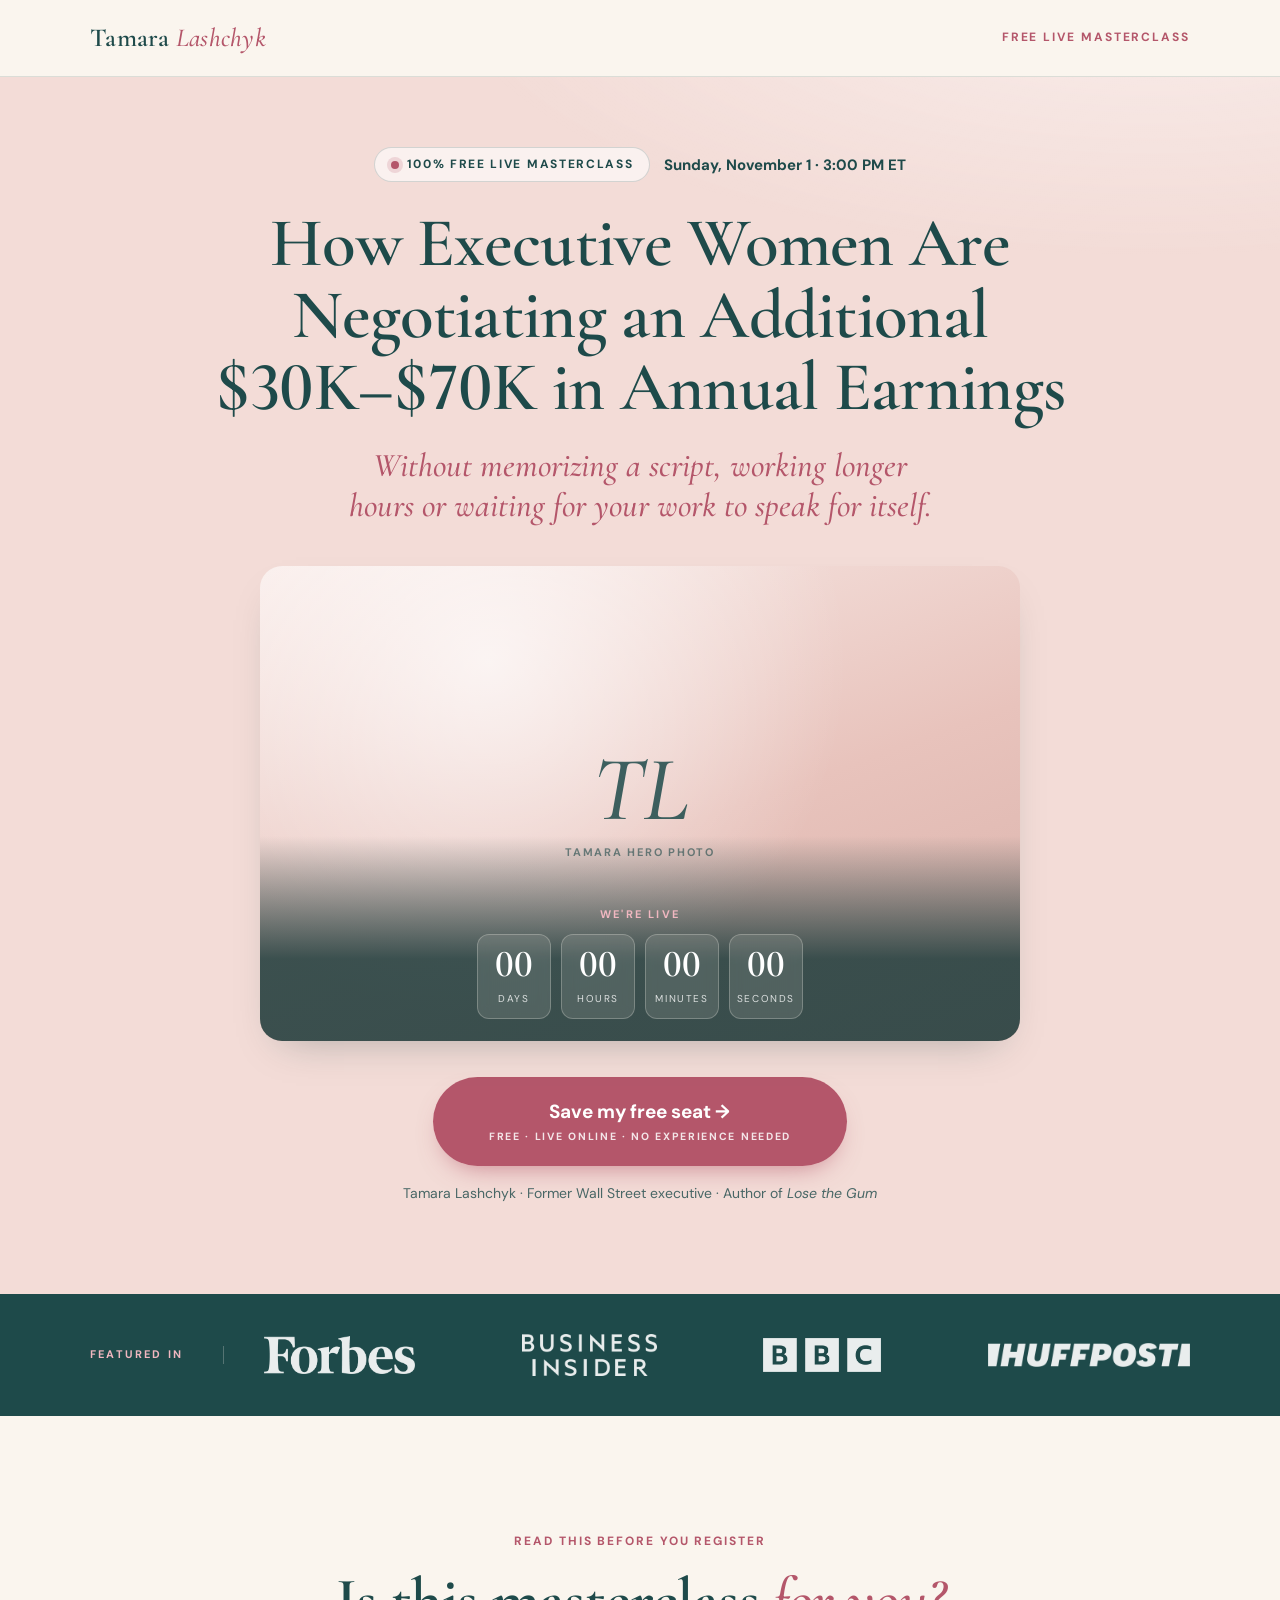
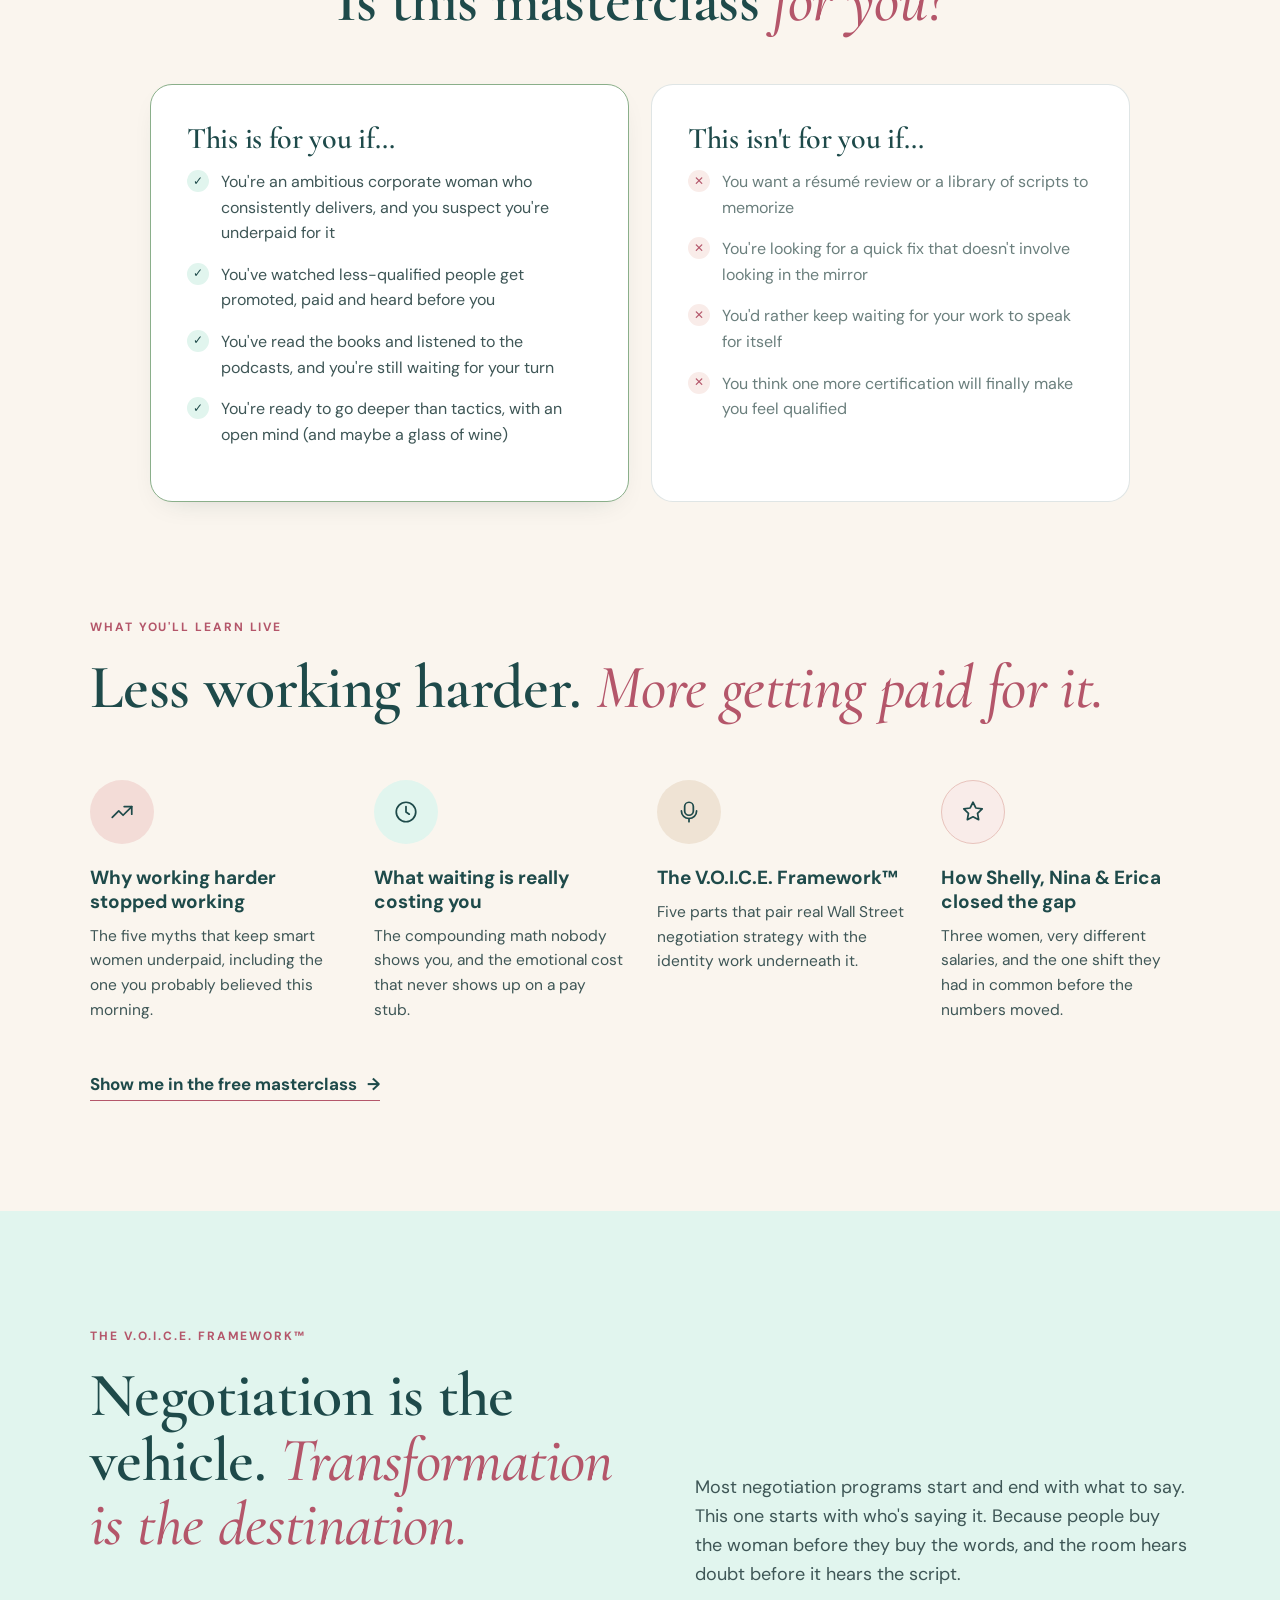
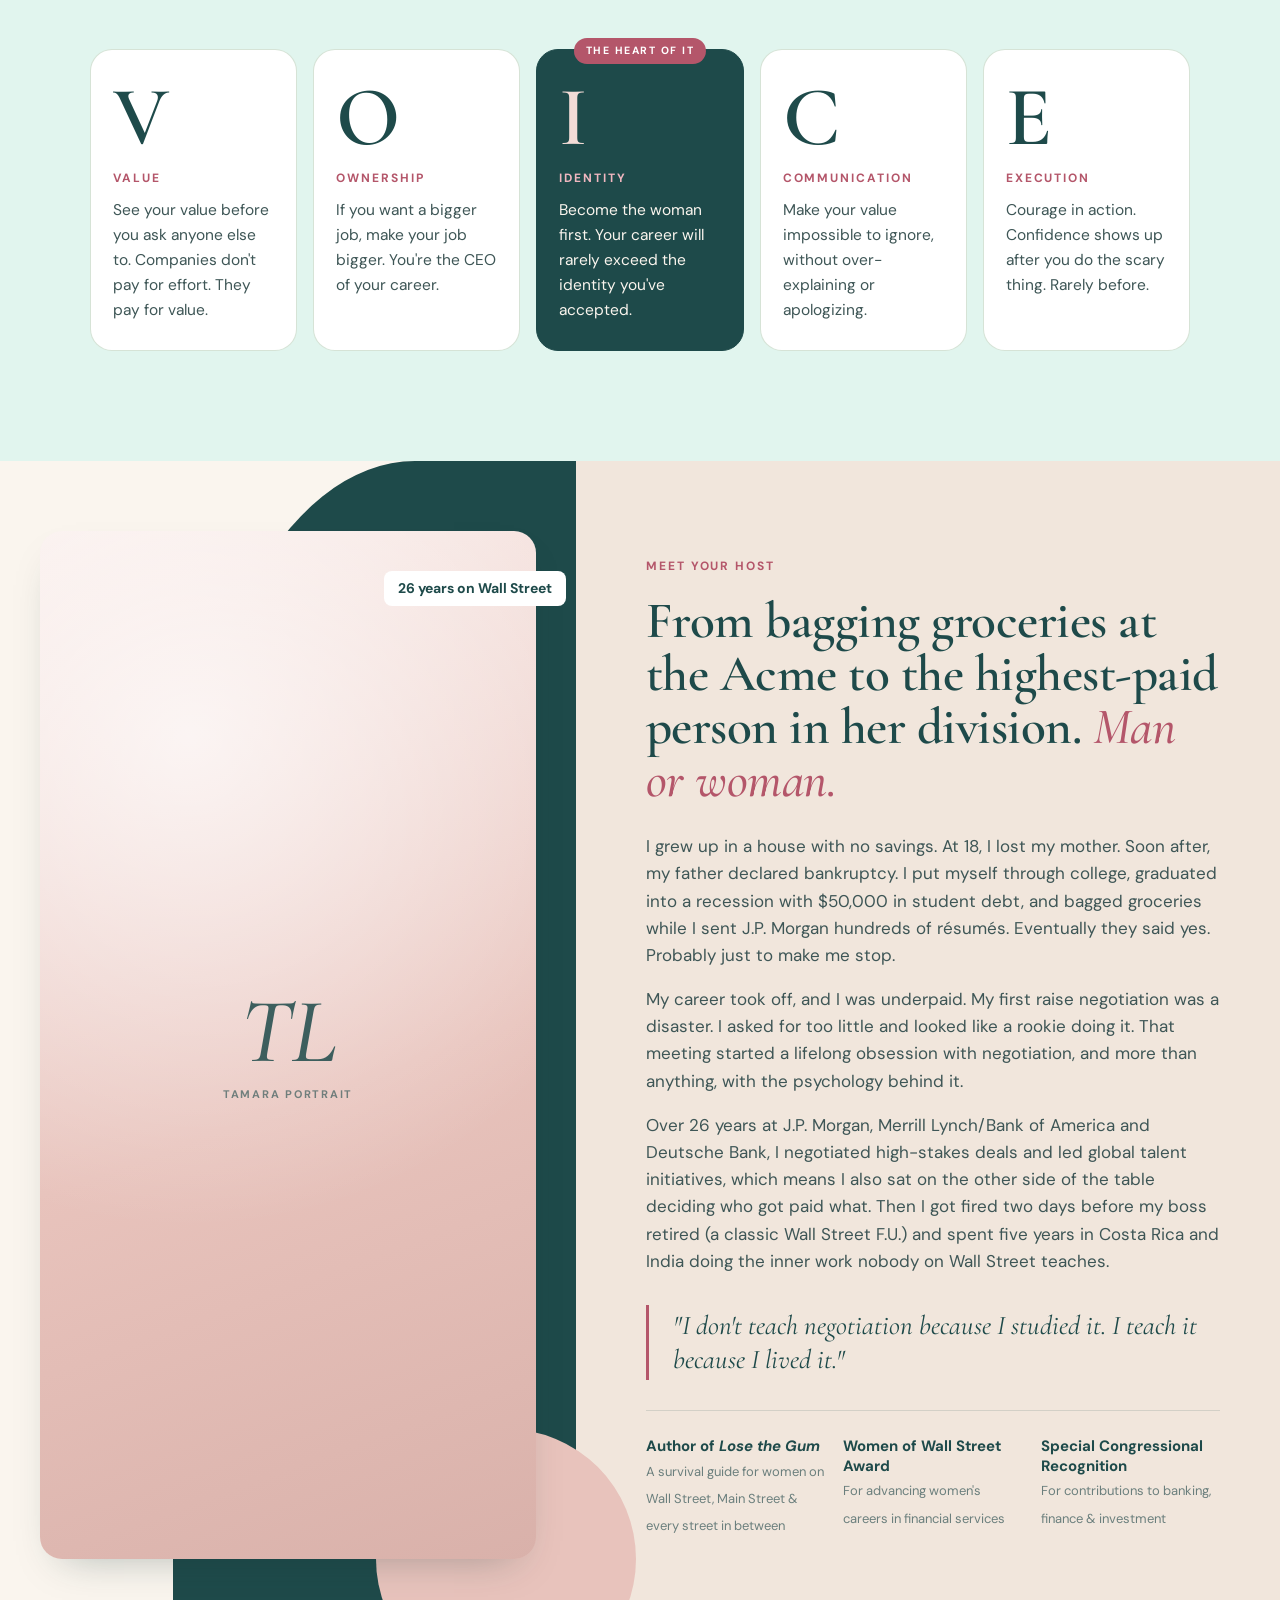
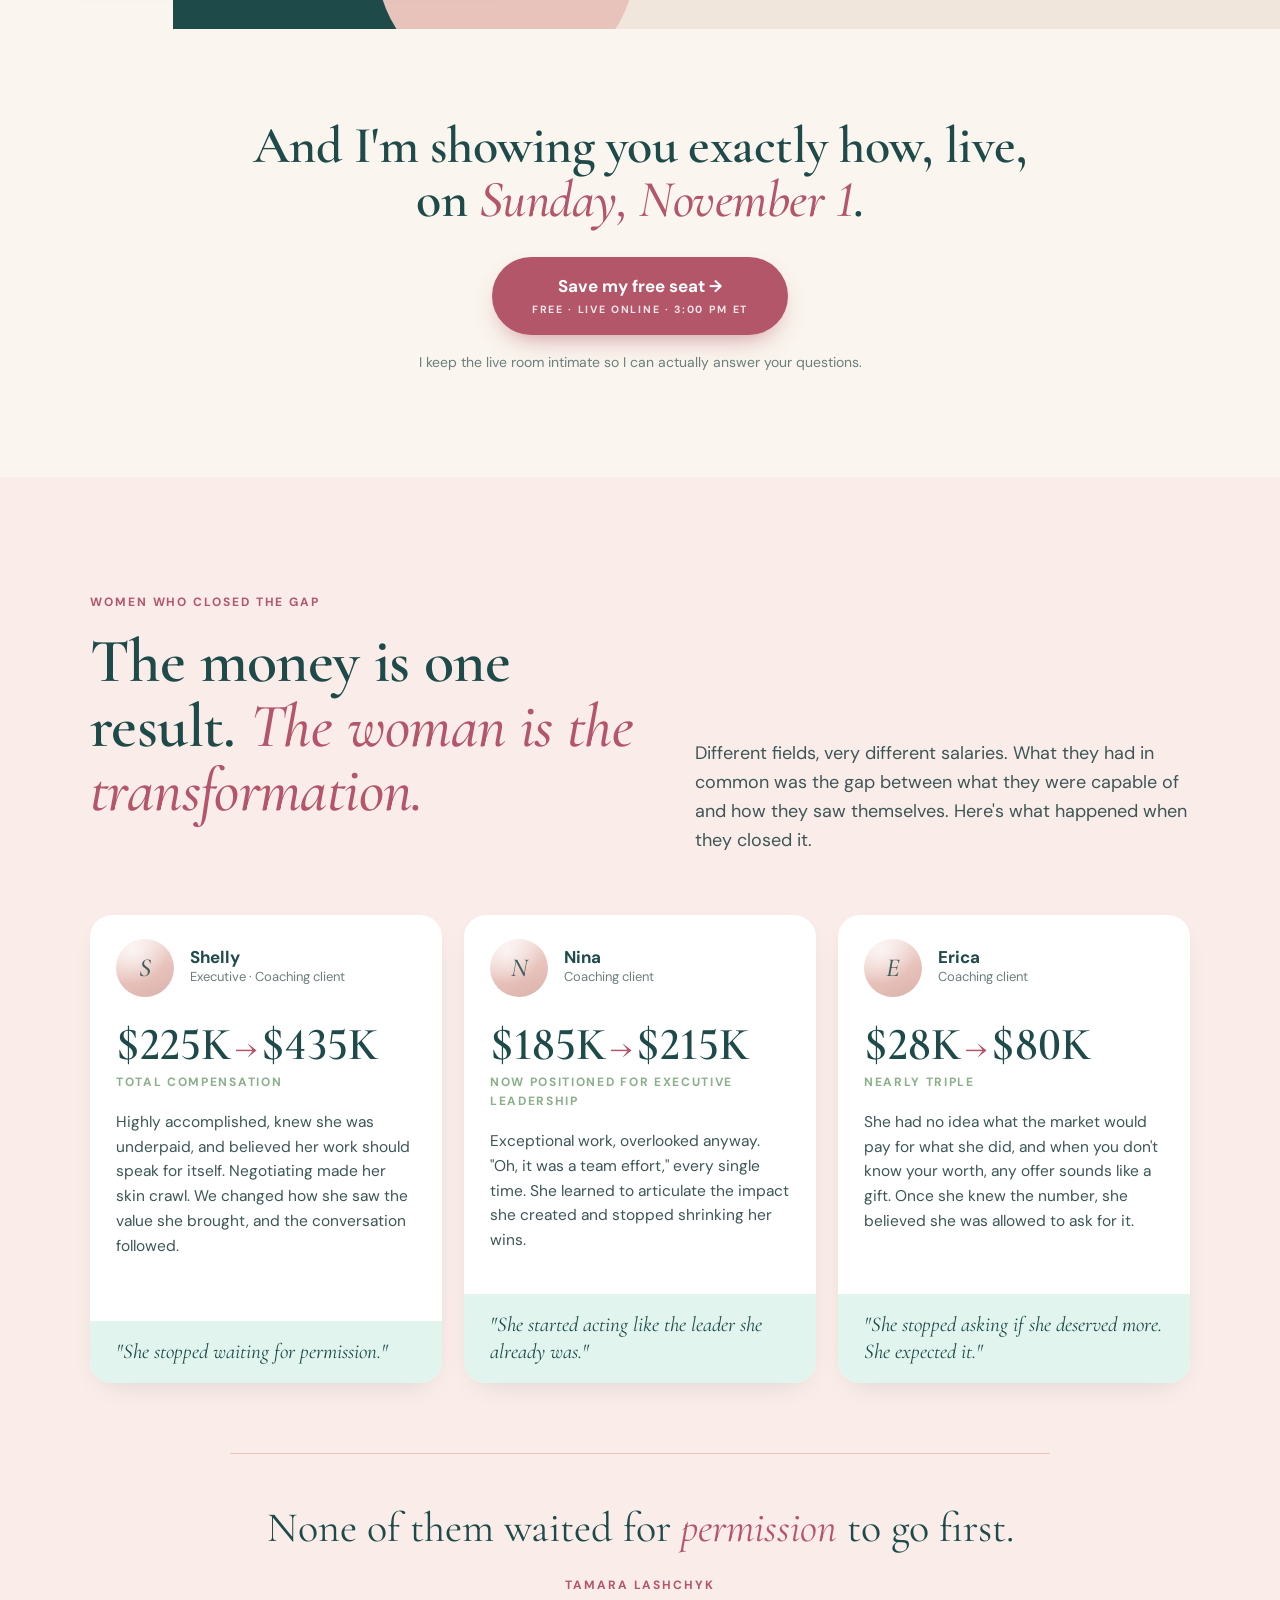
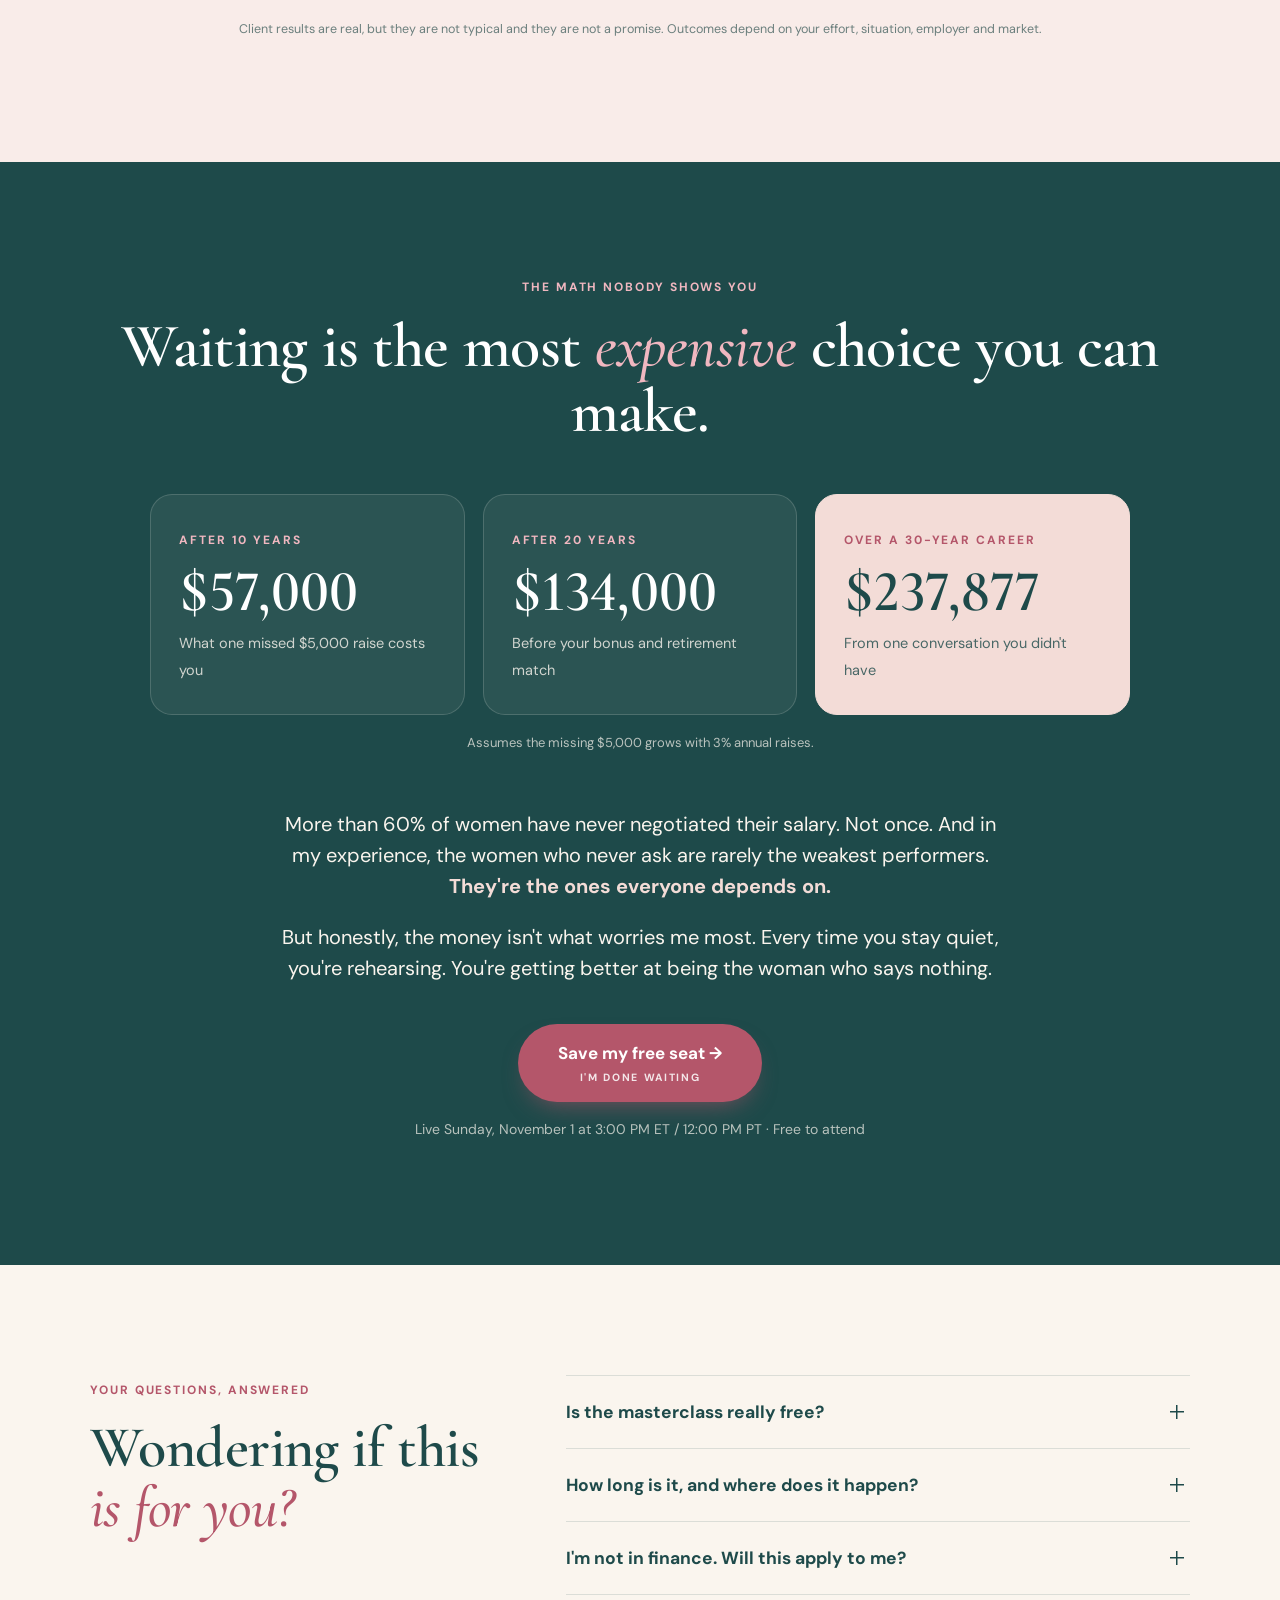
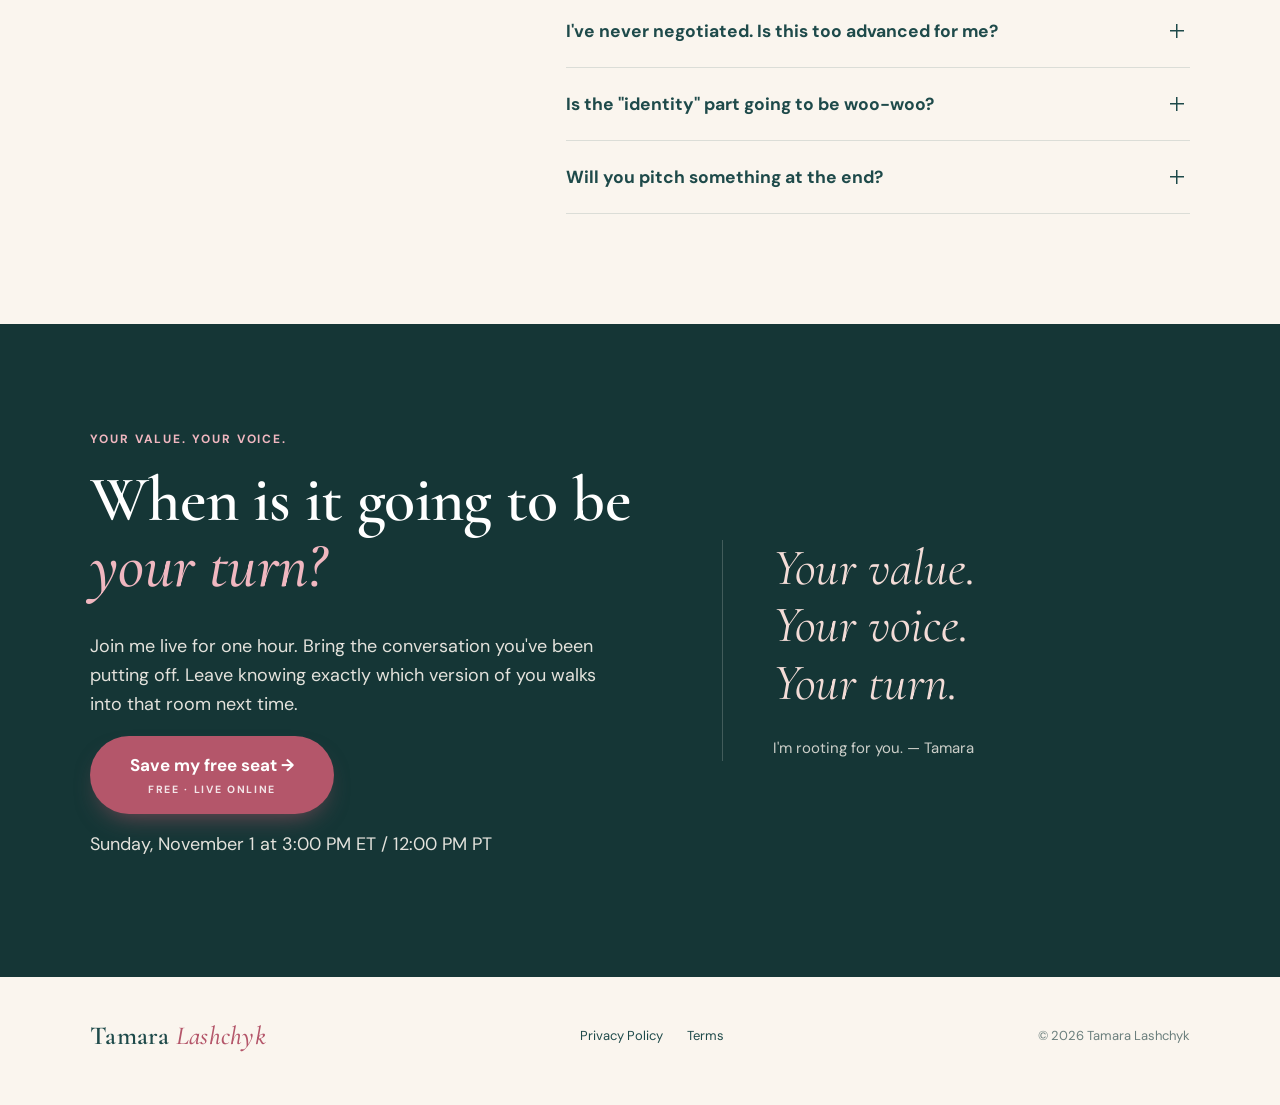
==== commit ce687c9e: "Footers: link Privacy Policy and Terms, remove disclaimer Both pages now link to policies.tamaralash" ====
--- a/index.html
+++ b/index.html
@@ -386,13 +386,11 @@
       <div class="footer__row">
         <a class="wordmark" href="https://tamaralashchyk.com/">Tamara <span>Lashchyk</span></a>
         <nav>
-          <a href="#">Privacy Policy</a>
-          <a href="#">Terms</a>
-          <a href="#">Disclaimer</a>
+          <a href="https://policies.tamaralashchyk.com/privacy" target="_blank" rel="noopener">Privacy Policy</a>
+          <a href="https://policies.tamaralashchyk.com/terms" target="_blank" rel="noopener">Terms</a>
         </nav>
         <span>© <span data-year>2026</span> Tamara Lashchyk</span>
       </div>
-      <p>The client results shared on this page are real, but they are not typical and they are not a promise. Outcomes depend on your effort, your situation, your employer and your market, and no one can guarantee how another person or organization will respond. Nothing here is financial, legal or employment advice.</p>
     </div>
   </footer>
 
@@ -400,7 +398,7 @@
   <dialog class="modal" id="register" aria-labelledby="register-title">
     <div class="form-card">
       <button class="modal__close" type="button" aria-label="Close" data-close>&times;</button>
-      <span class="eyebrow form-card__eyebrow" data-event="short">Sunday, November 1 · 3:00 PM ET</span>
+      <span class="eyebrow form-card__eyebrow"><span data-event="day">Sunday, November 1</span> · <span data-event="et">3:00 PM ET</span></span>
       <h2 id="register-title">Come find out what you're really worth.</h2>
 
       <!-- GHL form mounts here (fields, consent checkboxes, button, privacy links all come from GHL) -->
--- a/assets/css/styles.css
+++ b/assets/css/styles.css
@@ -388,8 +388,10 @@
   padding: 34px 32px 24px;
   box-shadow: var(--shadow);
 }
-.form-card__eyebrow { margin-bottom: 10px; padding-right: 48px; }
-.form-card h2 { font-size: 34px; line-height: 1.1; margin: 0 0 18px; padding-right: 36px; text-wrap: balance; }
+/* Centered header; equal side padding keeps it truly centered and clear of the close button */
+.form-card__eyebrow { display: block; text-align: center; margin-bottom: 10px; padding: 0 44px; }
+.form-card__eyebrow > span { white-space: nowrap; }
+.form-card h2 { font-size: 34px; line-height: 1.1; margin: 0 0 18px; padding: 0 44px; text-align: center; text-wrap: balance; }
 
 /* Pop-up */
 .modal {
@@ -962,7 +964,6 @@
   justify-content: space-between;
   gap: 24px;
   flex-wrap: wrap;
-  margin-bottom: 22px;
 }
 .footer nav { display: flex; gap: 24px; flex-wrap: wrap; }
 .footer nav a { text-decoration: none; color: var(--teal); }
@@ -1355,7 +1356,8 @@
   .hero h1 { font-size: 40px; }
   .hero__sub { font-size: 23px; }
   .form-card { padding: 30px 20px 20px; }
-  .form-card h2 { font-size: 28px; }
+  .form-card h2 { font-size: 28px; padding: 0 12px; }
+  .form-card__eyebrow { font-size: 10.5px; letter-spacing: 0.1em; padding: 0 40px; }
   .btn--lg { width: 100%; padding: 18px 24px; font-size: 18px; }
   .featured__logos { gap: 26px 20px; }
   .featured__logo { flex: 0 0 calc(50% - 10px); }
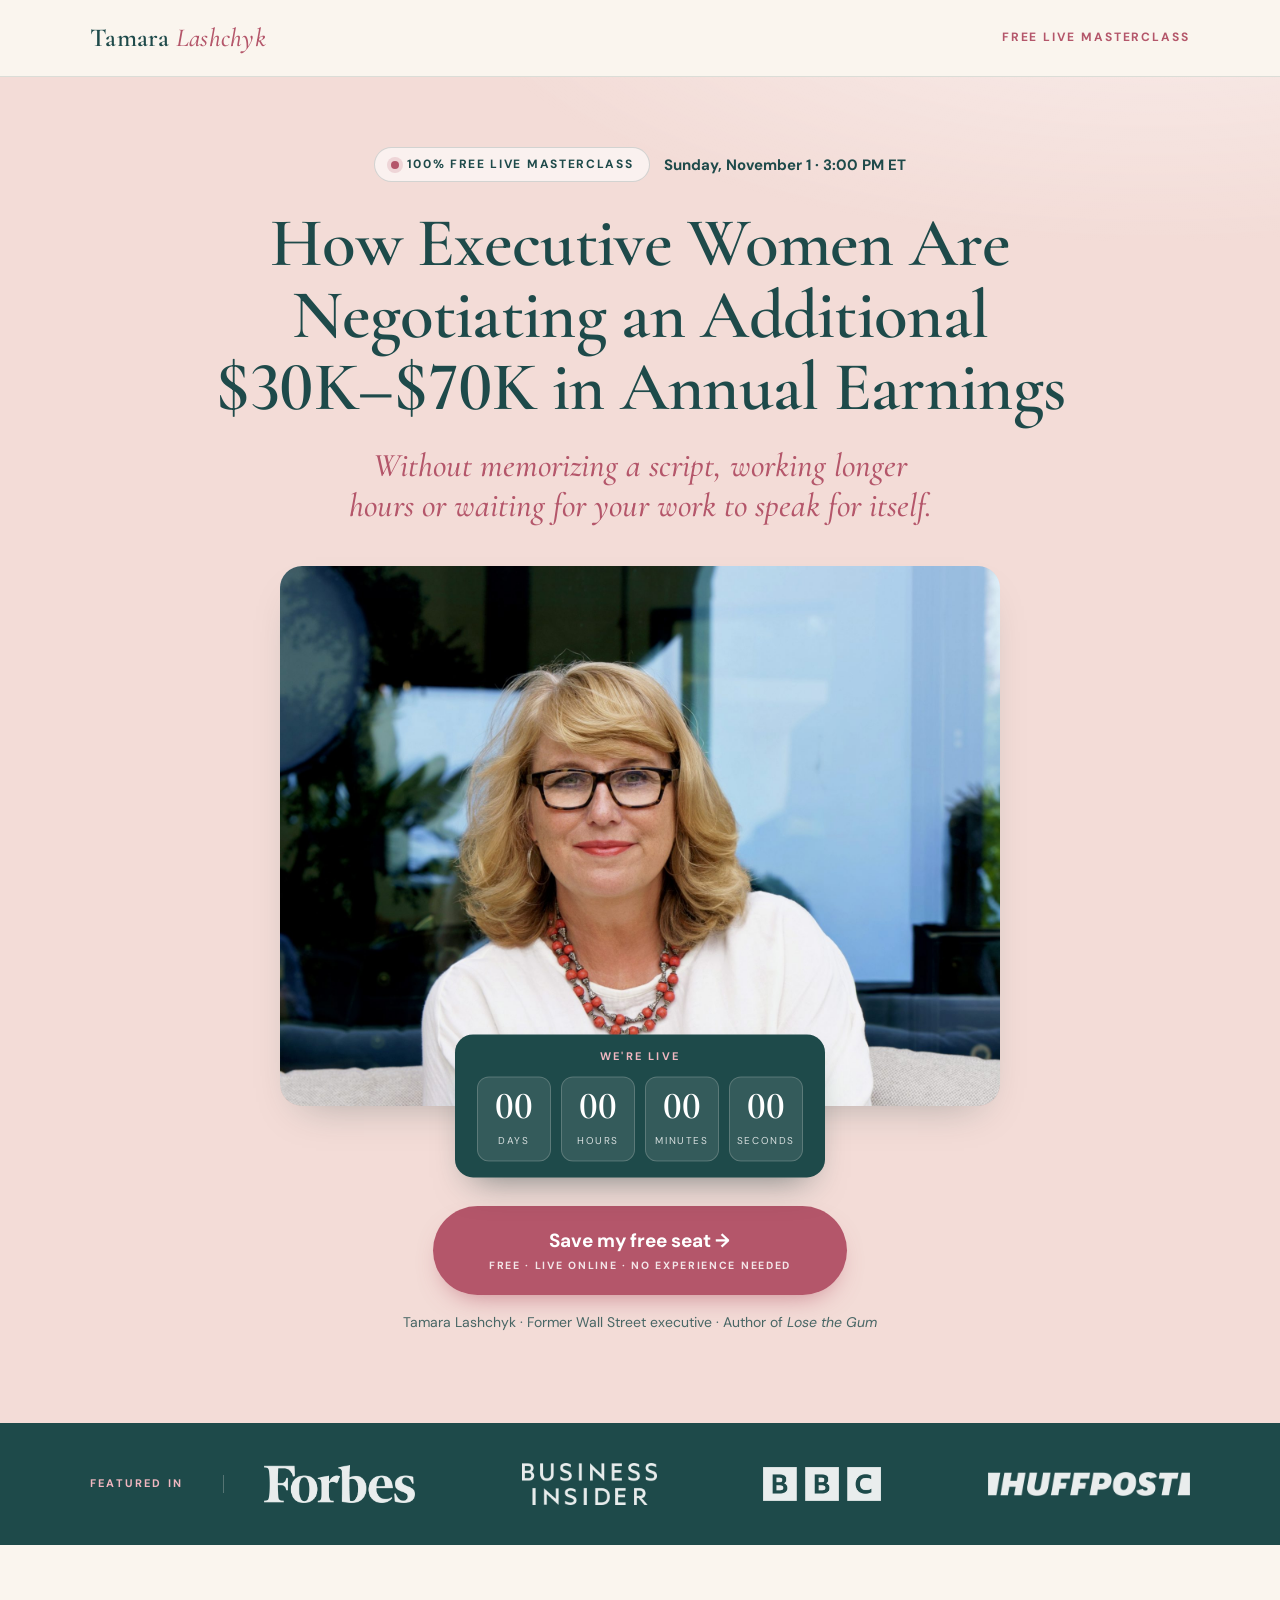
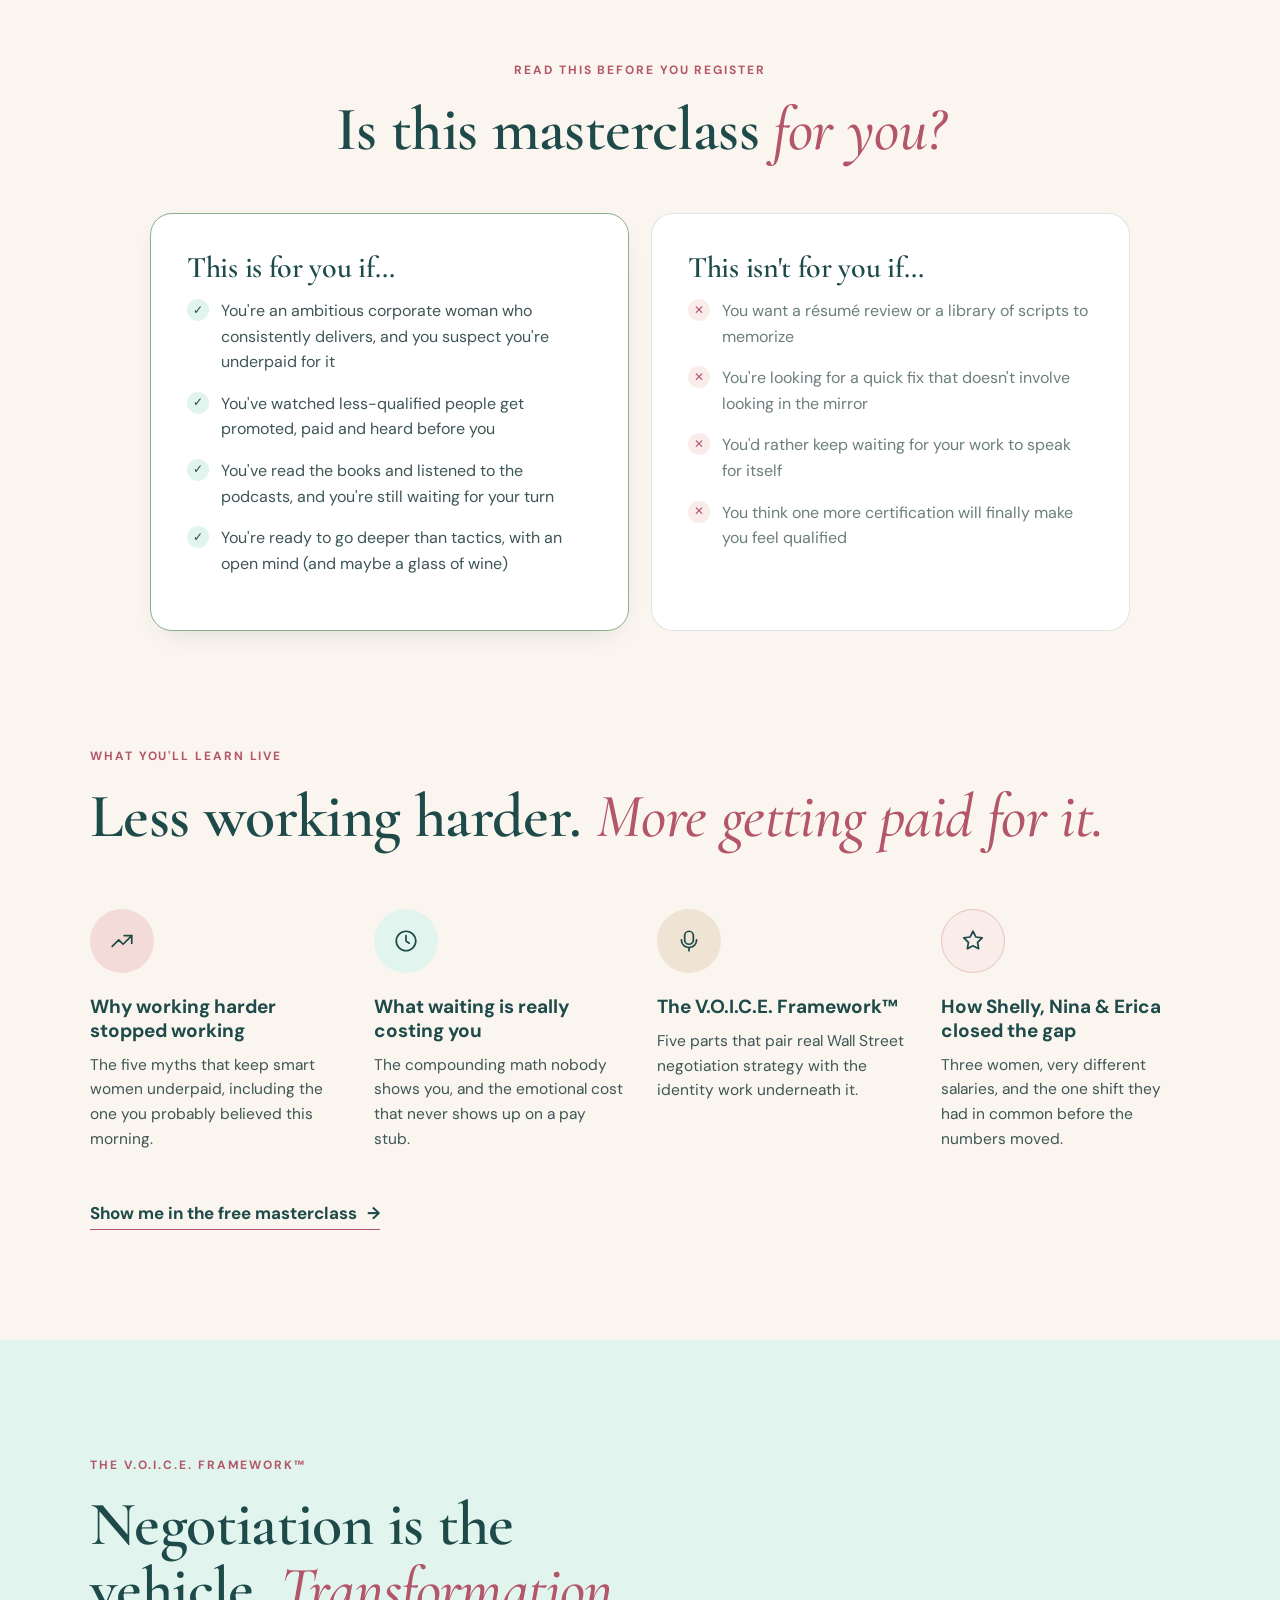
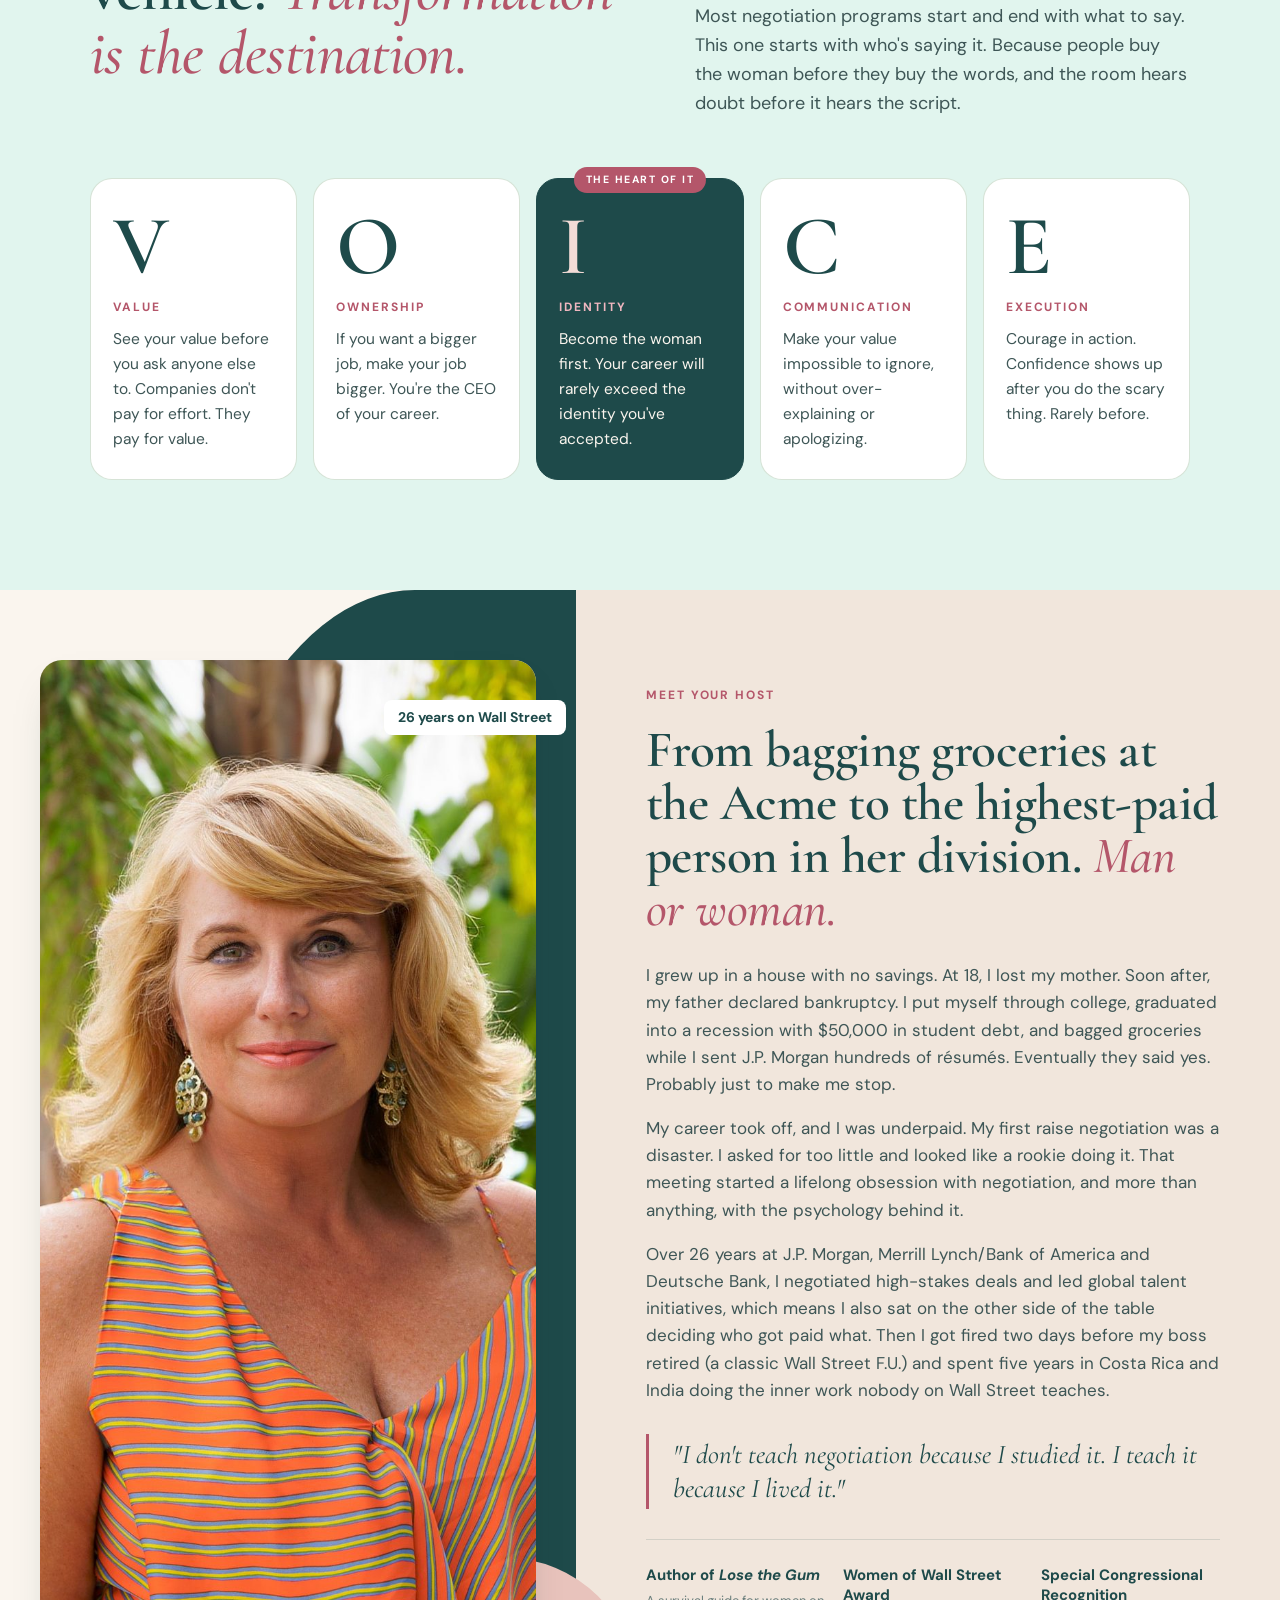
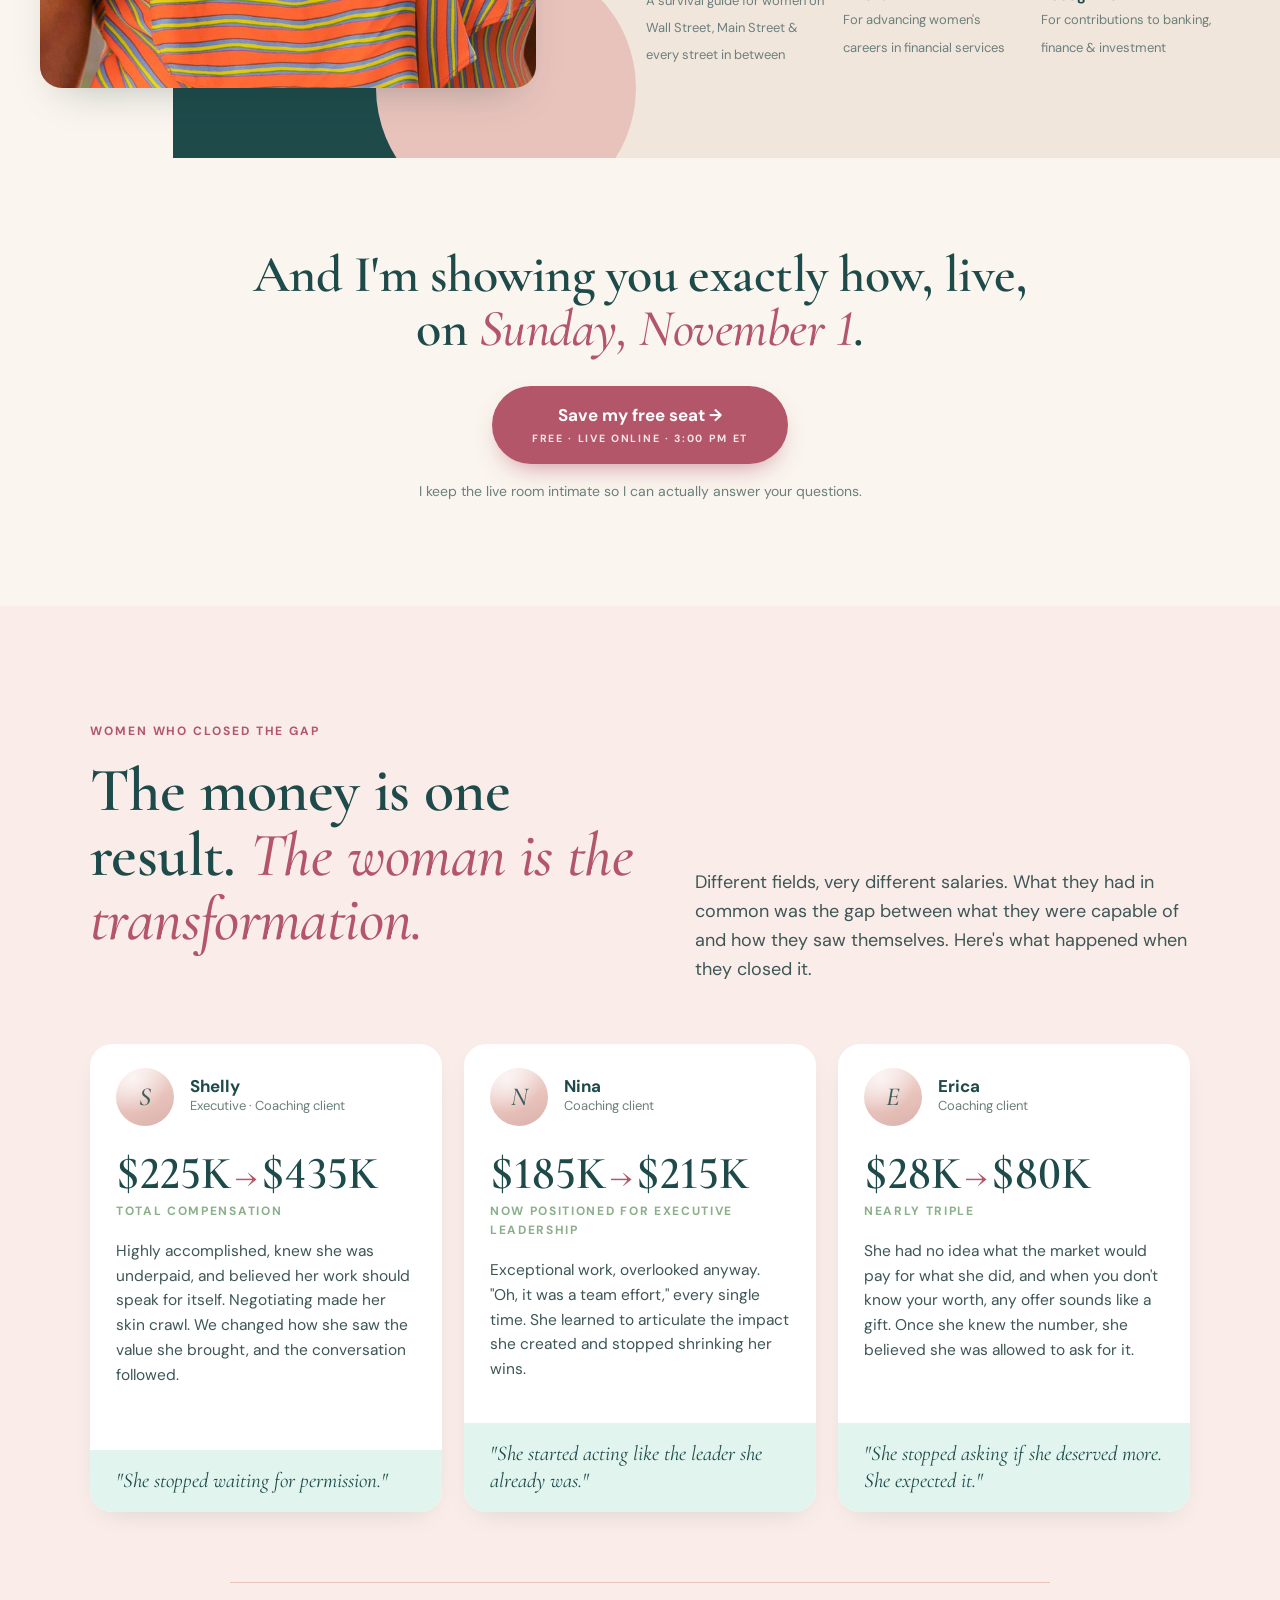
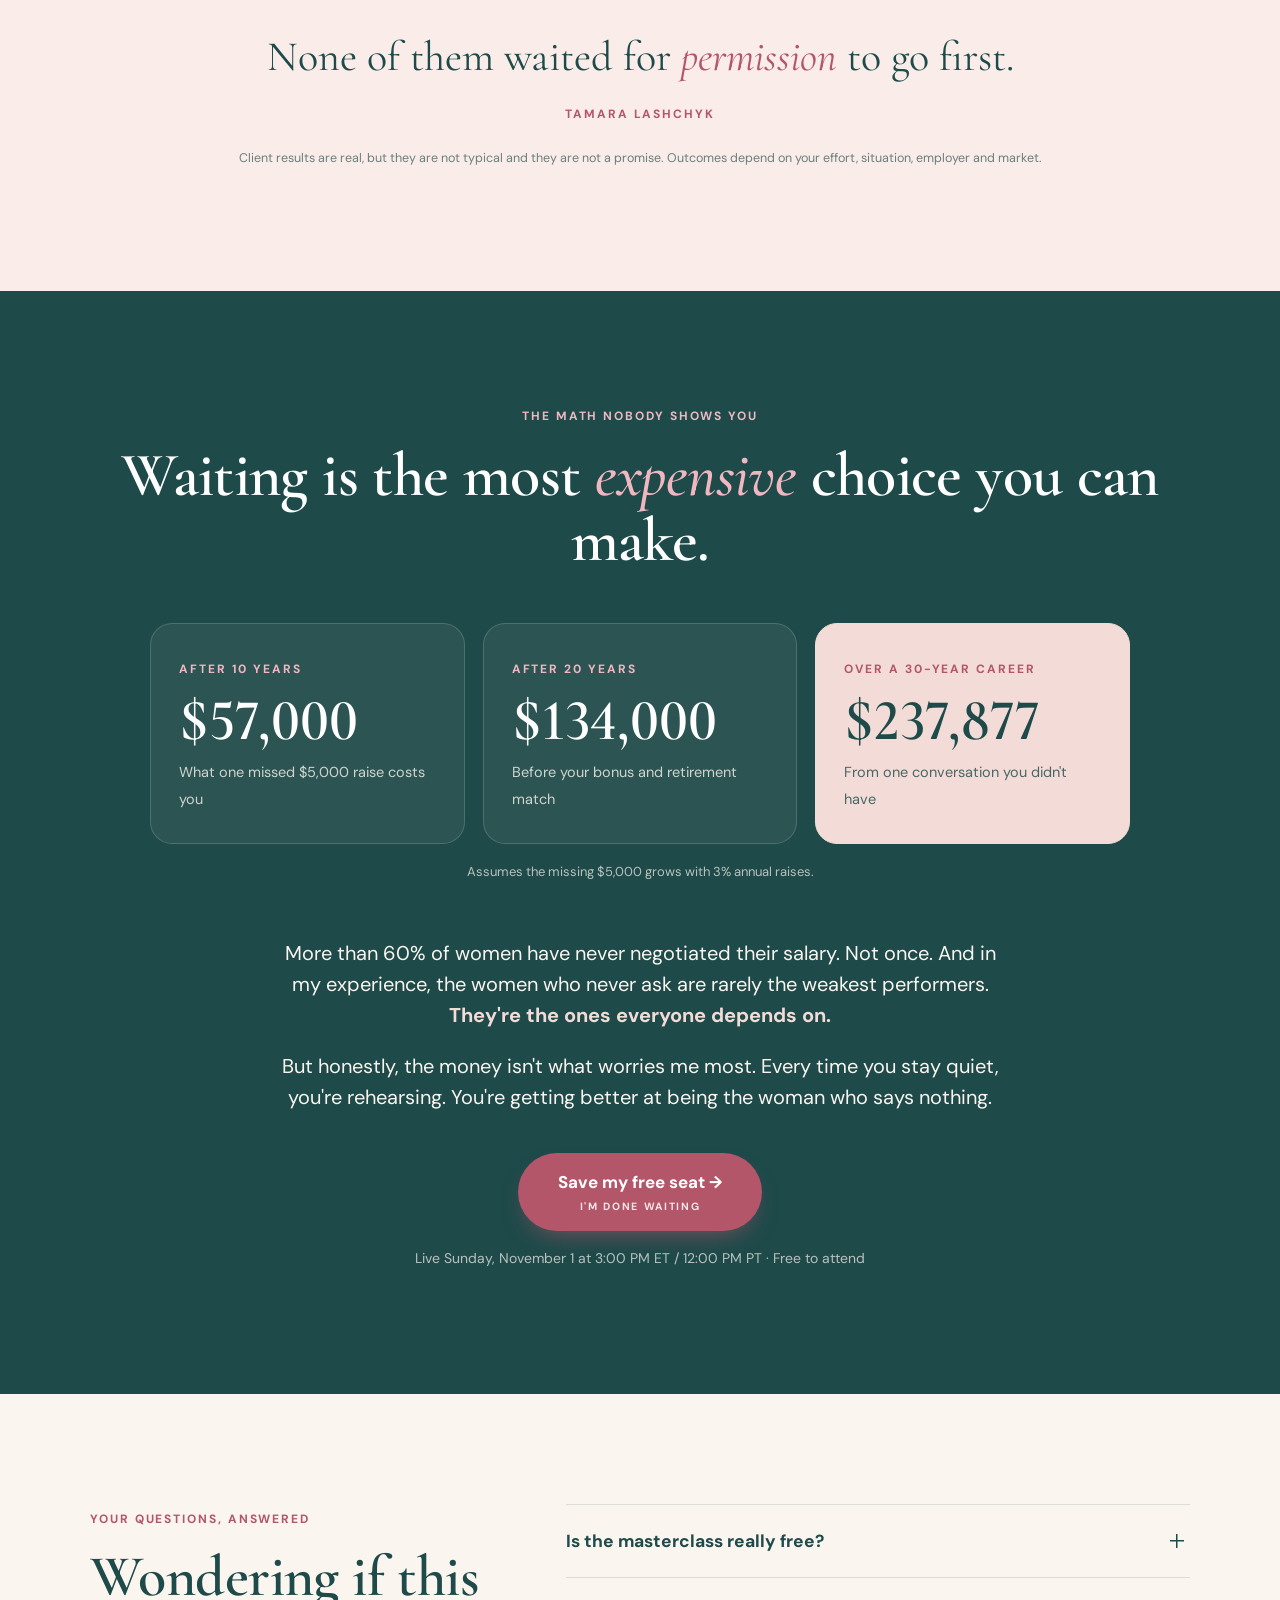
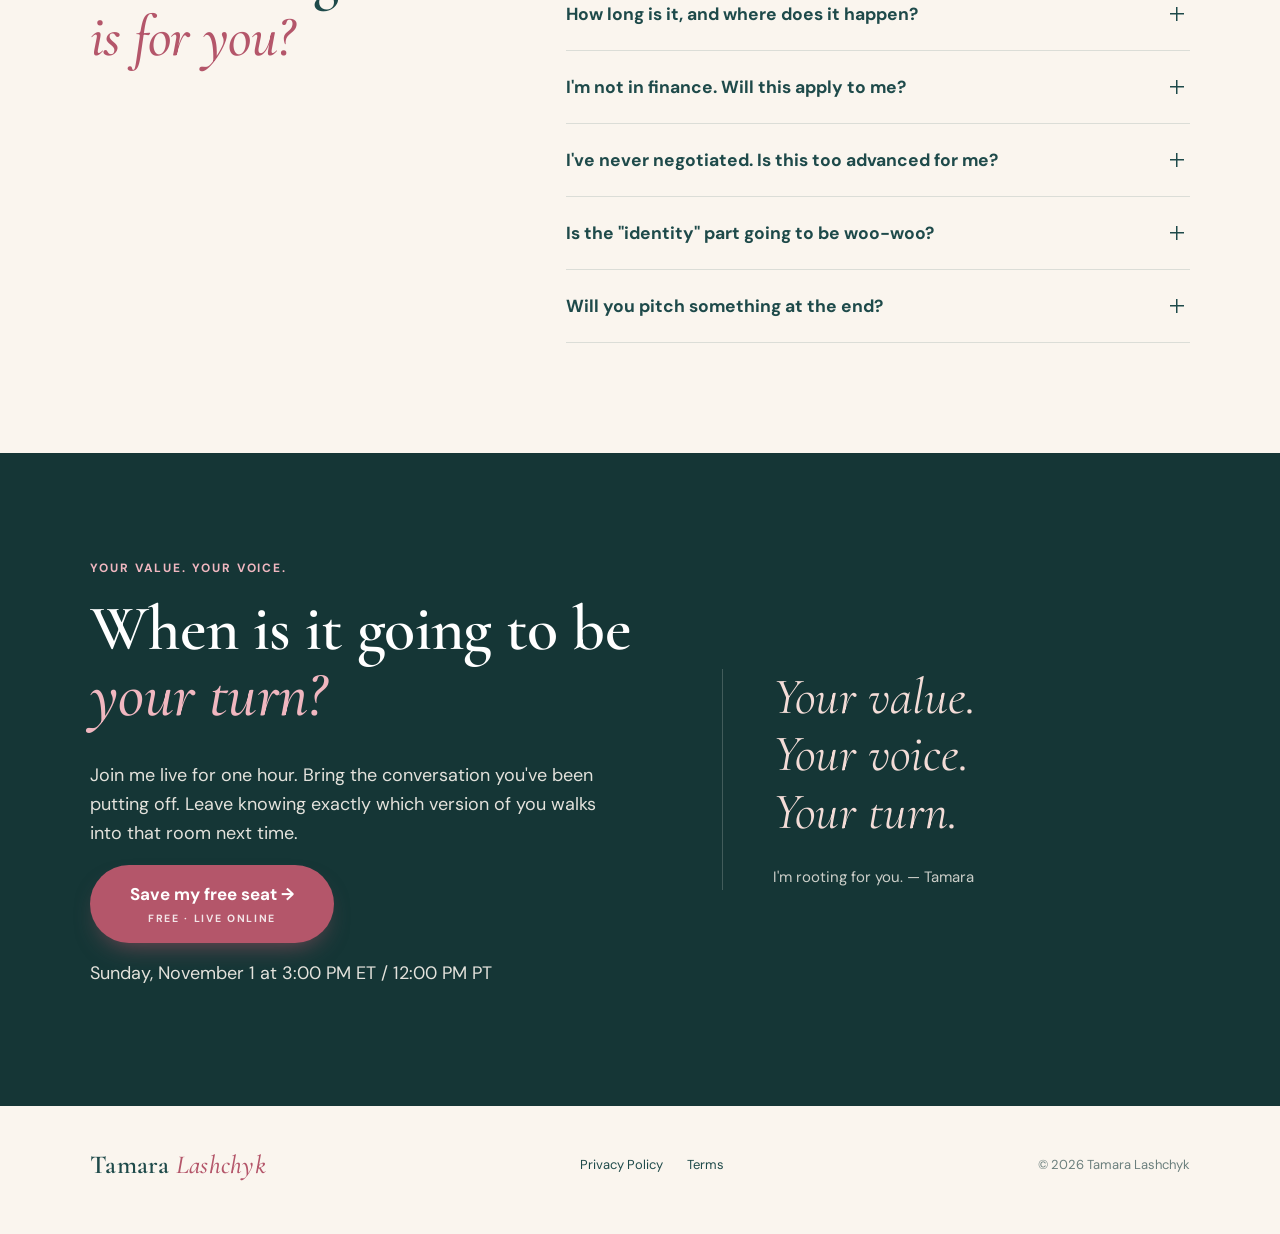
==== commit 18af55d0: "Add Tamara's photos to the hero and host section - Hero: seated photo (white top, coral necklace), 4" ====
--- a/index.html
+++ b/index.html
@@ -42,14 +42,14 @@
           <div class="photo hero__photo">
             <div class="photo__ph"><b>TL</b><small>Tamara hero photo</small></div>
             <img src="assets/images/tamara-hero.jpg" alt="Tamara Lashchyk" onerror="this.remove()" />
-            <div class="countdown-wrap">
-              <div class="countdown-wrap__label" data-countdown-label>Masterclass starts in</div>
-              <div class="countdown" data-countdown>
-                <div class="countdown__cell"><span class="countdown__num" data-d>00</span><span class="countdown__unit">Days</span></div>
-                <div class="countdown__cell"><span class="countdown__num" data-h>00</span><span class="countdown__unit">Hours</span></div>
-                <div class="countdown__cell"><span class="countdown__num" data-m>00</span><span class="countdown__unit">Minutes</span></div>
-                <div class="countdown__cell"><span class="countdown__num" data-s>00</span><span class="countdown__unit">Seconds</span></div>
-              </div>
+          </div>
+          <div class="countdown-wrap">
+            <div class="countdown-wrap__label" data-countdown-label>Masterclass starts in</div>
+            <div class="countdown" data-countdown>
+              <div class="countdown__cell"><span class="countdown__num" data-d>00</span><span class="countdown__unit">Days</span></div>
+              <div class="countdown__cell"><span class="countdown__num" data-h>00</span><span class="countdown__unit">Hours</span></div>
+              <div class="countdown__cell"><span class="countdown__num" data-m>00</span><span class="countdown__unit">Minutes</span></div>
+              <div class="countdown__cell"><span class="countdown__num" data-s>00</span><span class="countdown__unit">Seconds</span></div>
             </div>
           </div>
         </div>
--- a/assets/css/styles.css
+++ b/assets/css/styles.css
@@ -320,20 +320,27 @@
   margin: 0 auto 40px;
 }
 .hero .lede { max-width: 680px; margin: 0 auto 40px; }
-.hero__visual { max-width: 760px; margin: 0 auto; }
-.hero__photo { aspect-ratio: 16 / 10; box-shadow: var(--shadow); }
+.hero__visual { position: relative; max-width: 720px; margin: 0 auto 100px; }
+.hero__photo { aspect-ratio: 4 / 3; box-shadow: var(--shadow); }
+.hero__photo img { object-position: 50% 22%; }
+.meet__photo img { object-position: 50% 15%; }
 .hero__cta { margin-top: 36px; }
 .hero__note { font-size: 14px; color: var(--teal); opacity: 0.8; margin: 16px 0 0; }
 .btn--lg { font-size: 19px; padding: 20px 56px; }
 /* Countdown (overlay on hero photo) */
+/* Countdown card straddles the bottom edge of the hero photo */
 .countdown-wrap {
   position: absolute;
-  left: 0;
-  right: 0;
+  left: 50%;
   bottom: 0;
+  transform: translate(-50%, 50%);
   z-index: 2;
-  padding: 70px 20px 22px;
-  background: linear-gradient(180deg, transparent 0%, rgba(21, 54, 54, 0.82) 60%);
+  width: max-content;
+  max-width: calc(100% - 24px);
+  padding: 14px 22px 16px;
+  border-radius: 18px;
+  background: var(--teal);
+  box-shadow: 0 18px 36px -18px rgba(21, 54, 54, 0.6);
   text-align: center;
 }
 .countdown-wrap__label {
@@ -353,10 +360,8 @@
   min-width: 74px;
   padding: 10px 6px 8px;
   border-radius: 12px;
-  background: rgba(250, 245, 238, 0.12);
-  border: 1px solid rgba(250, 245, 238, 0.25);
-  backdrop-filter: blur(6px);
-  -webkit-backdrop-filter: blur(6px);
+  background: rgba(250, 245, 238, 0.1);
+  border: 1px solid rgba(250, 245, 238, 0.2);
   color: var(--white);
 }
 .countdown__num {
@@ -647,6 +652,7 @@
   box-shadow: var(--shadow-soft);
 }
 .meet__tag--a { top: 110px; right: 10px; }
+@media (max-width: 900px) { .meet__tag--a { top: auto; bottom: 56px; right: 12px; } }
 .meet__tag--b { bottom: 100px; left: 16px; }
 .meet__copy { padding: 90px 60px 90px 70px; }
 .meet__copy h2 { font-size: clamp(36px, 4vw, 52px); }
@@ -1335,7 +1341,8 @@
   .faq-grid,
   .final__grid,
   .meet__grid { grid-template-columns: 1fr; gap: 36px; }
-  .hero__photo { aspect-ratio: 4 / 3.4; }
+  .hero__photo { aspect-ratio: 4 / 3.6; }
+  .hero__visual { margin-bottom: 92px; }
   .hero__photo .photo__ph { bottom: 38%; }
   .hero .lede { margin-bottom: 30px; }
   .split-head { margin-bottom: 40px; }
@@ -1383,3 +1390,16 @@
   .btn--stack { padding: 14px 28px; width: 100%; }
   .math-table th, .math-table td { padding: 12px 10px; }
 }
+
+/* Very small phones: keep the countdown card inside the screen */
+@media (max-width: 360px) {
+  .countdown-wrap { padding: 12px 10px 12px; }
+  .countdown { gap: 5px; }
+  .countdown__cell { min-width: 52px; padding: 8px 4px 6px; }
+  .countdown__num { font-size: 26px; }
+  .countdown__unit { font-size: 8.5px; letter-spacing: 0.1em; }
+  .voice { grid-template-columns: 1fr; }
+  .math-table { font-size: 13px; }
+  .math-table th { font-size: 9.5px; letter-spacing: 0.06em; }
+  .math-table th, .math-table td { padding: 10px 6px; }
+}
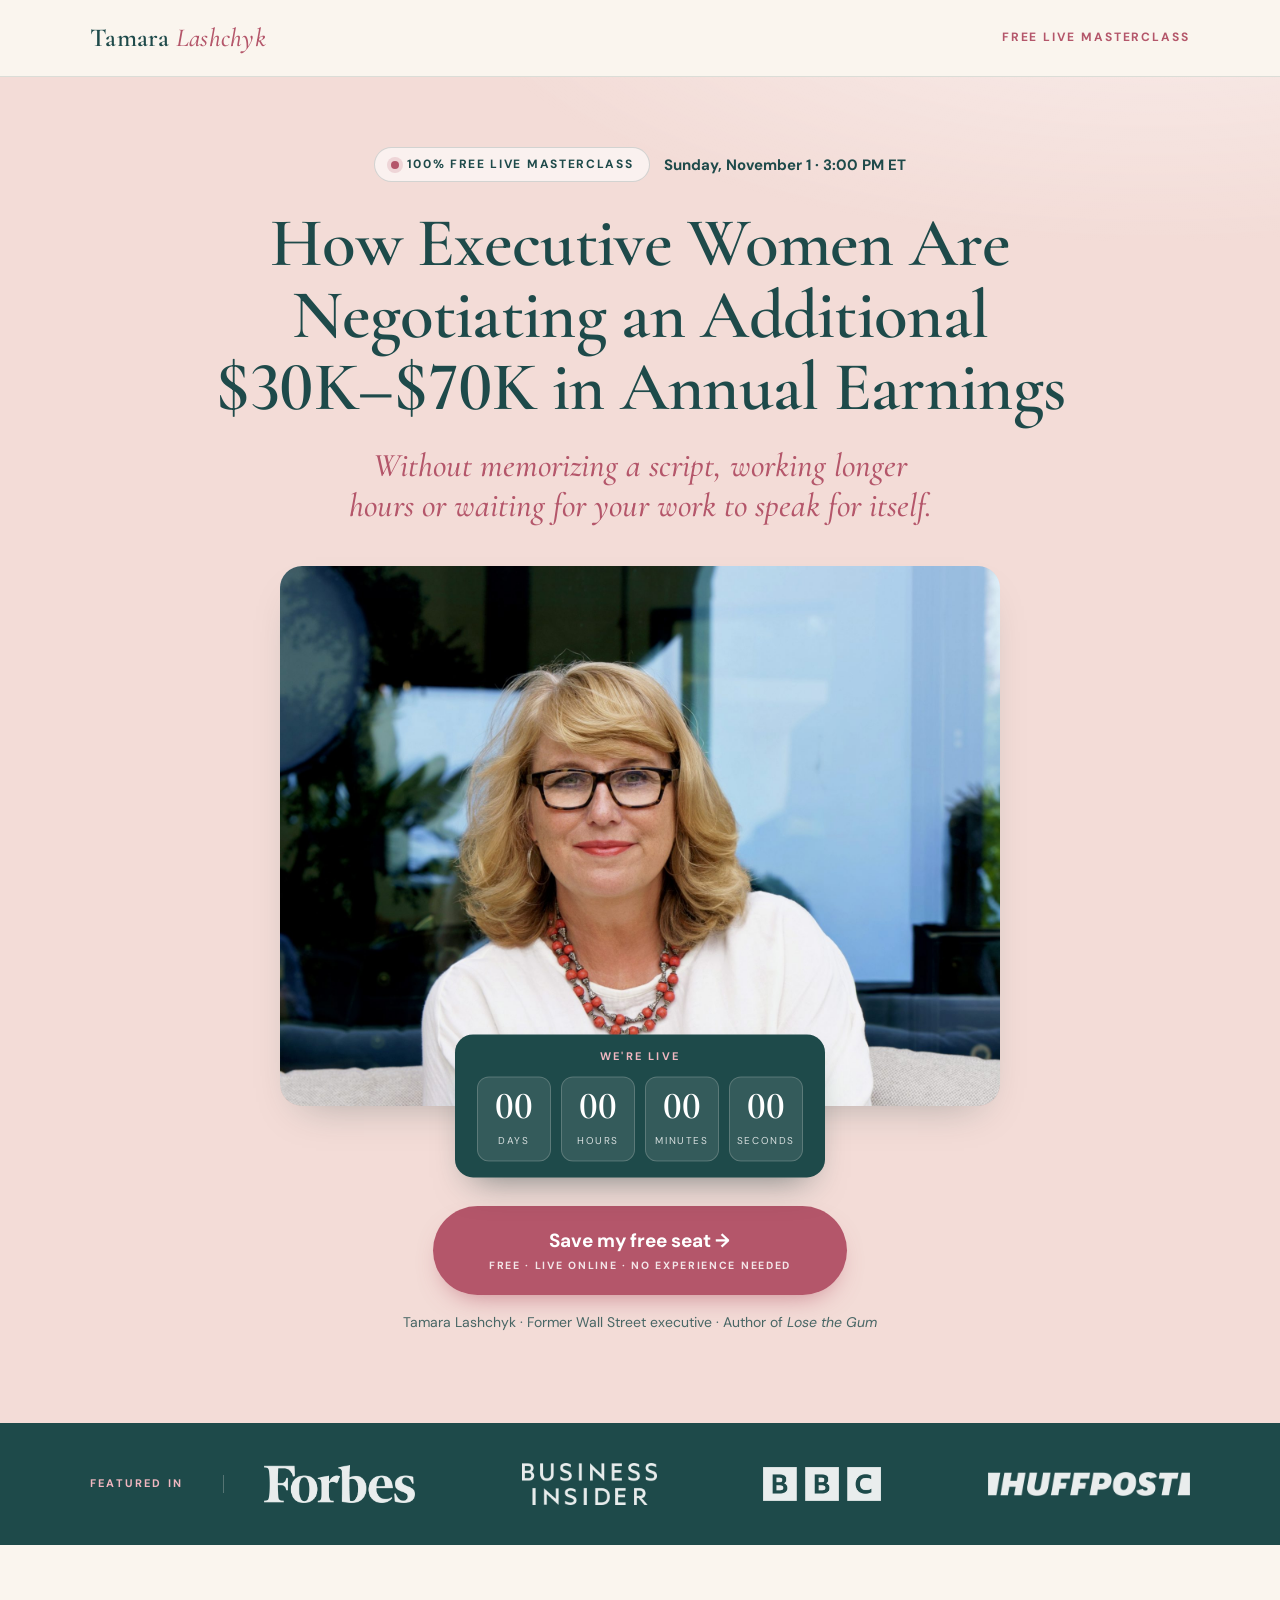
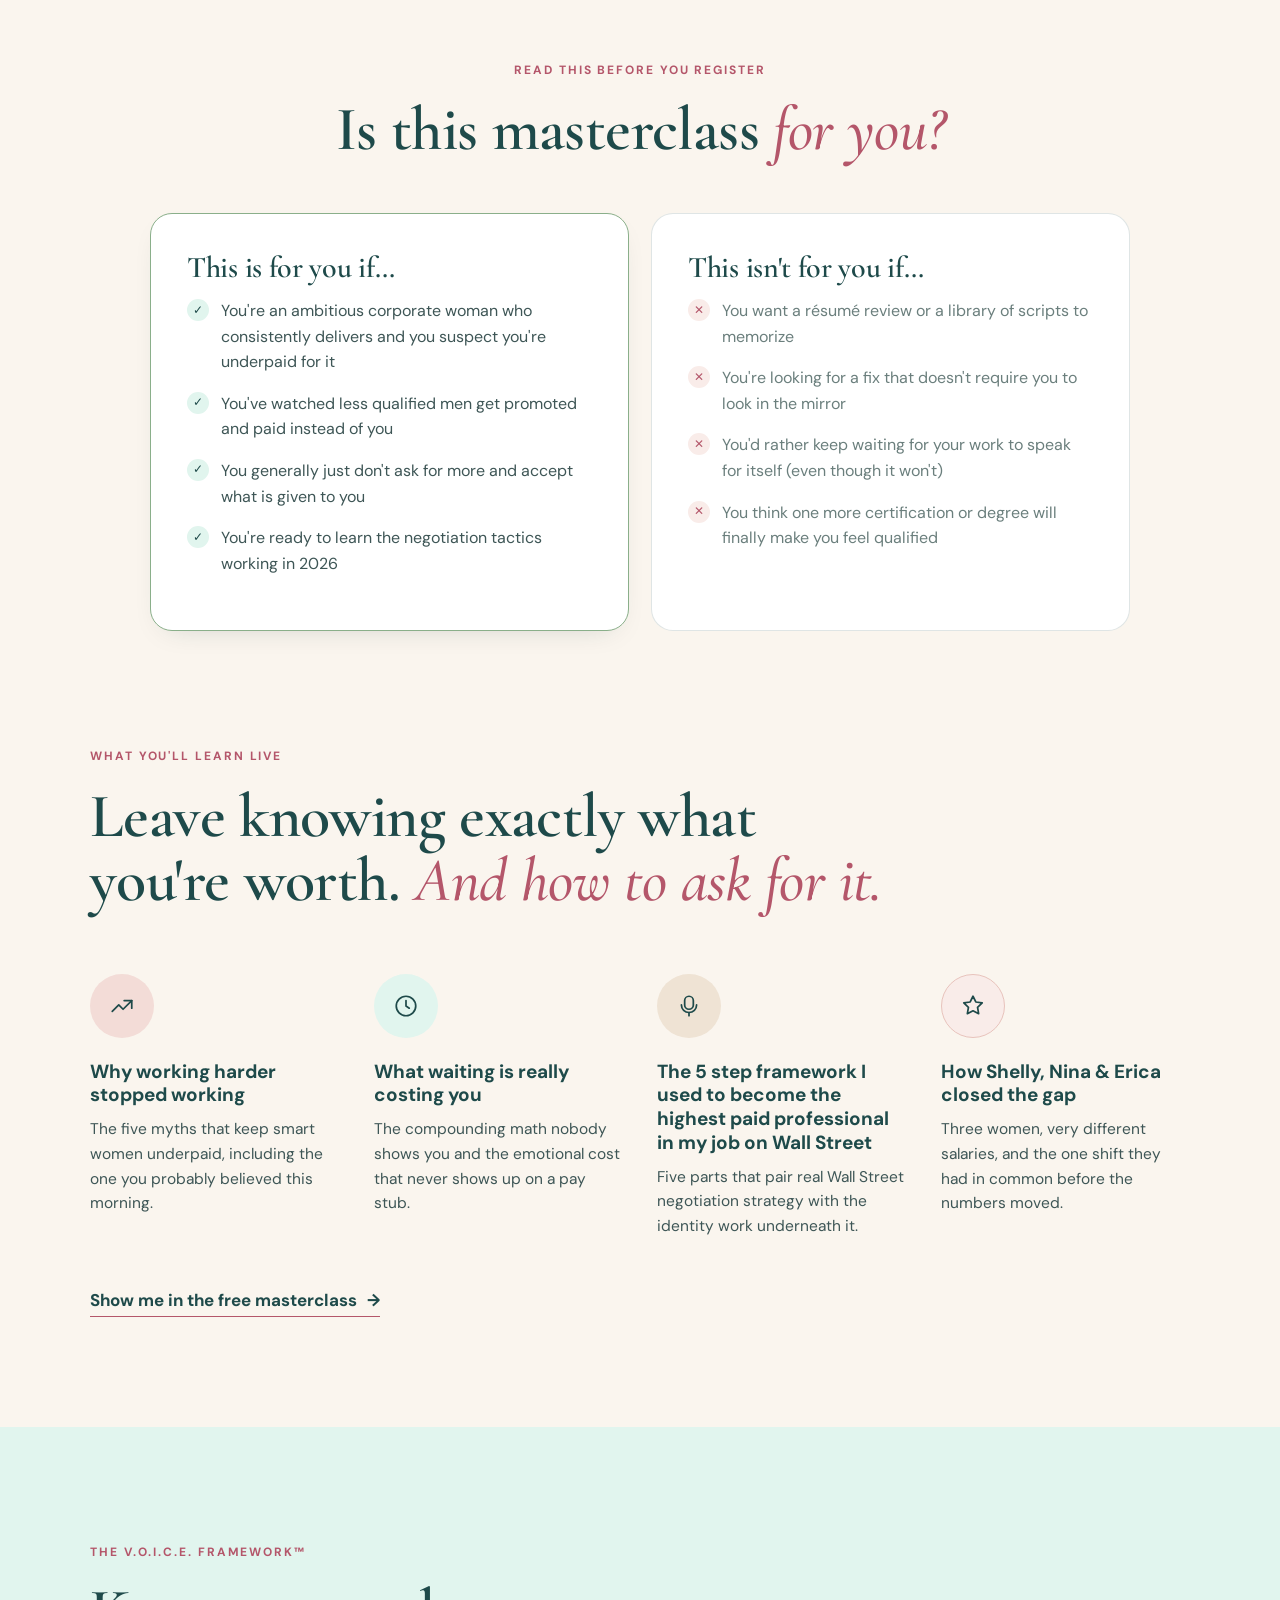
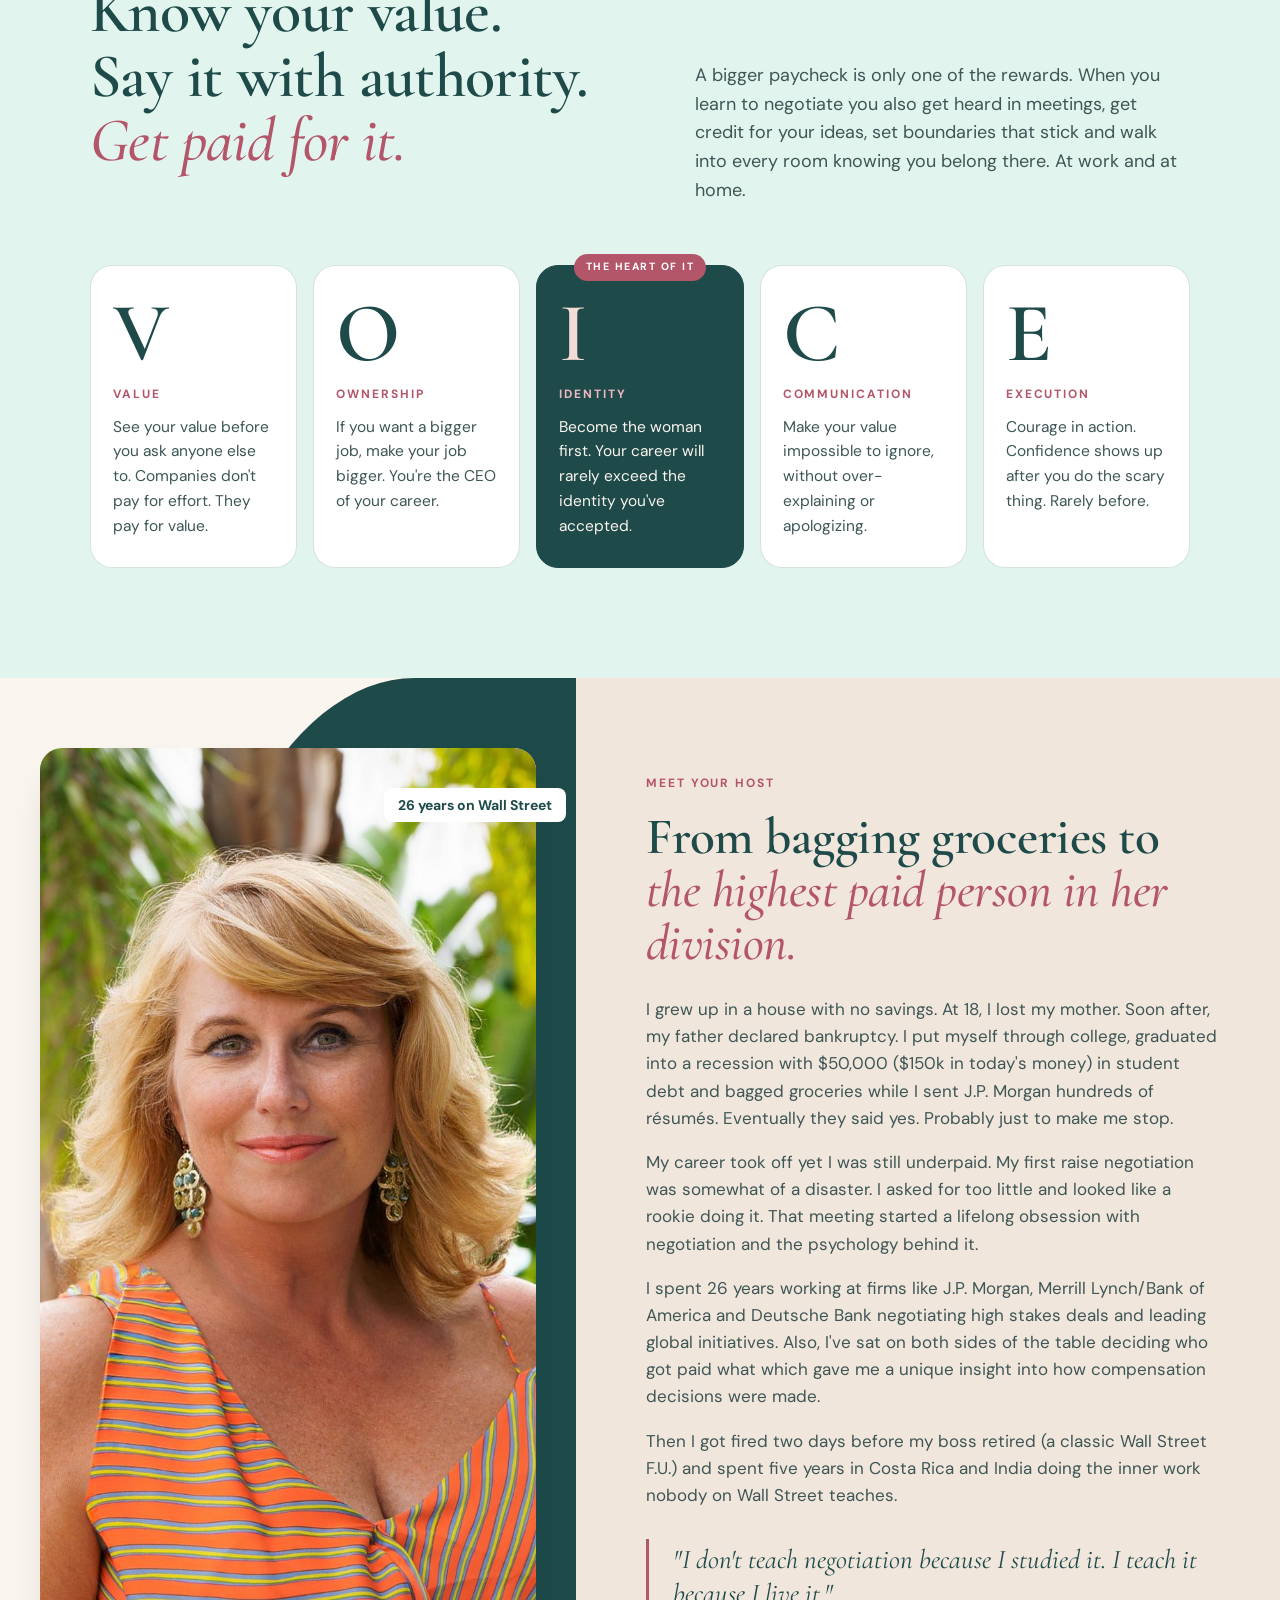
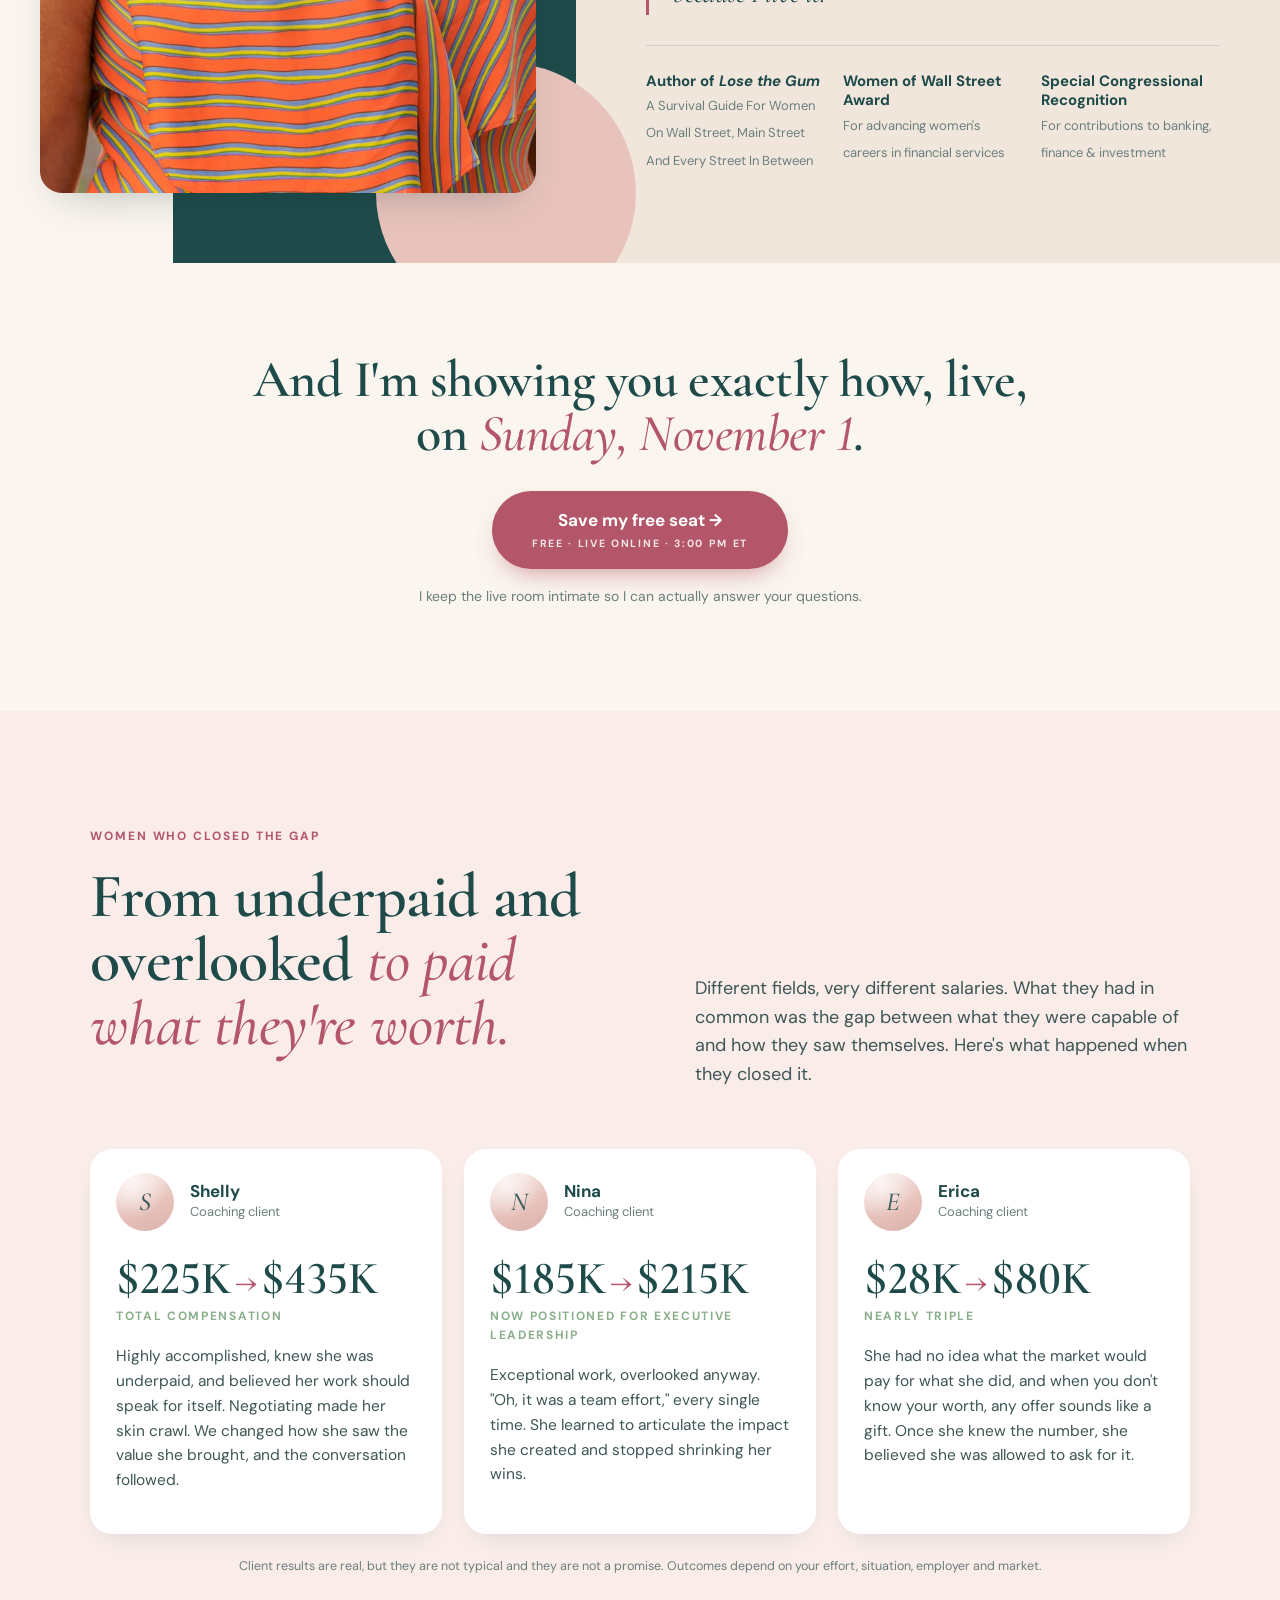
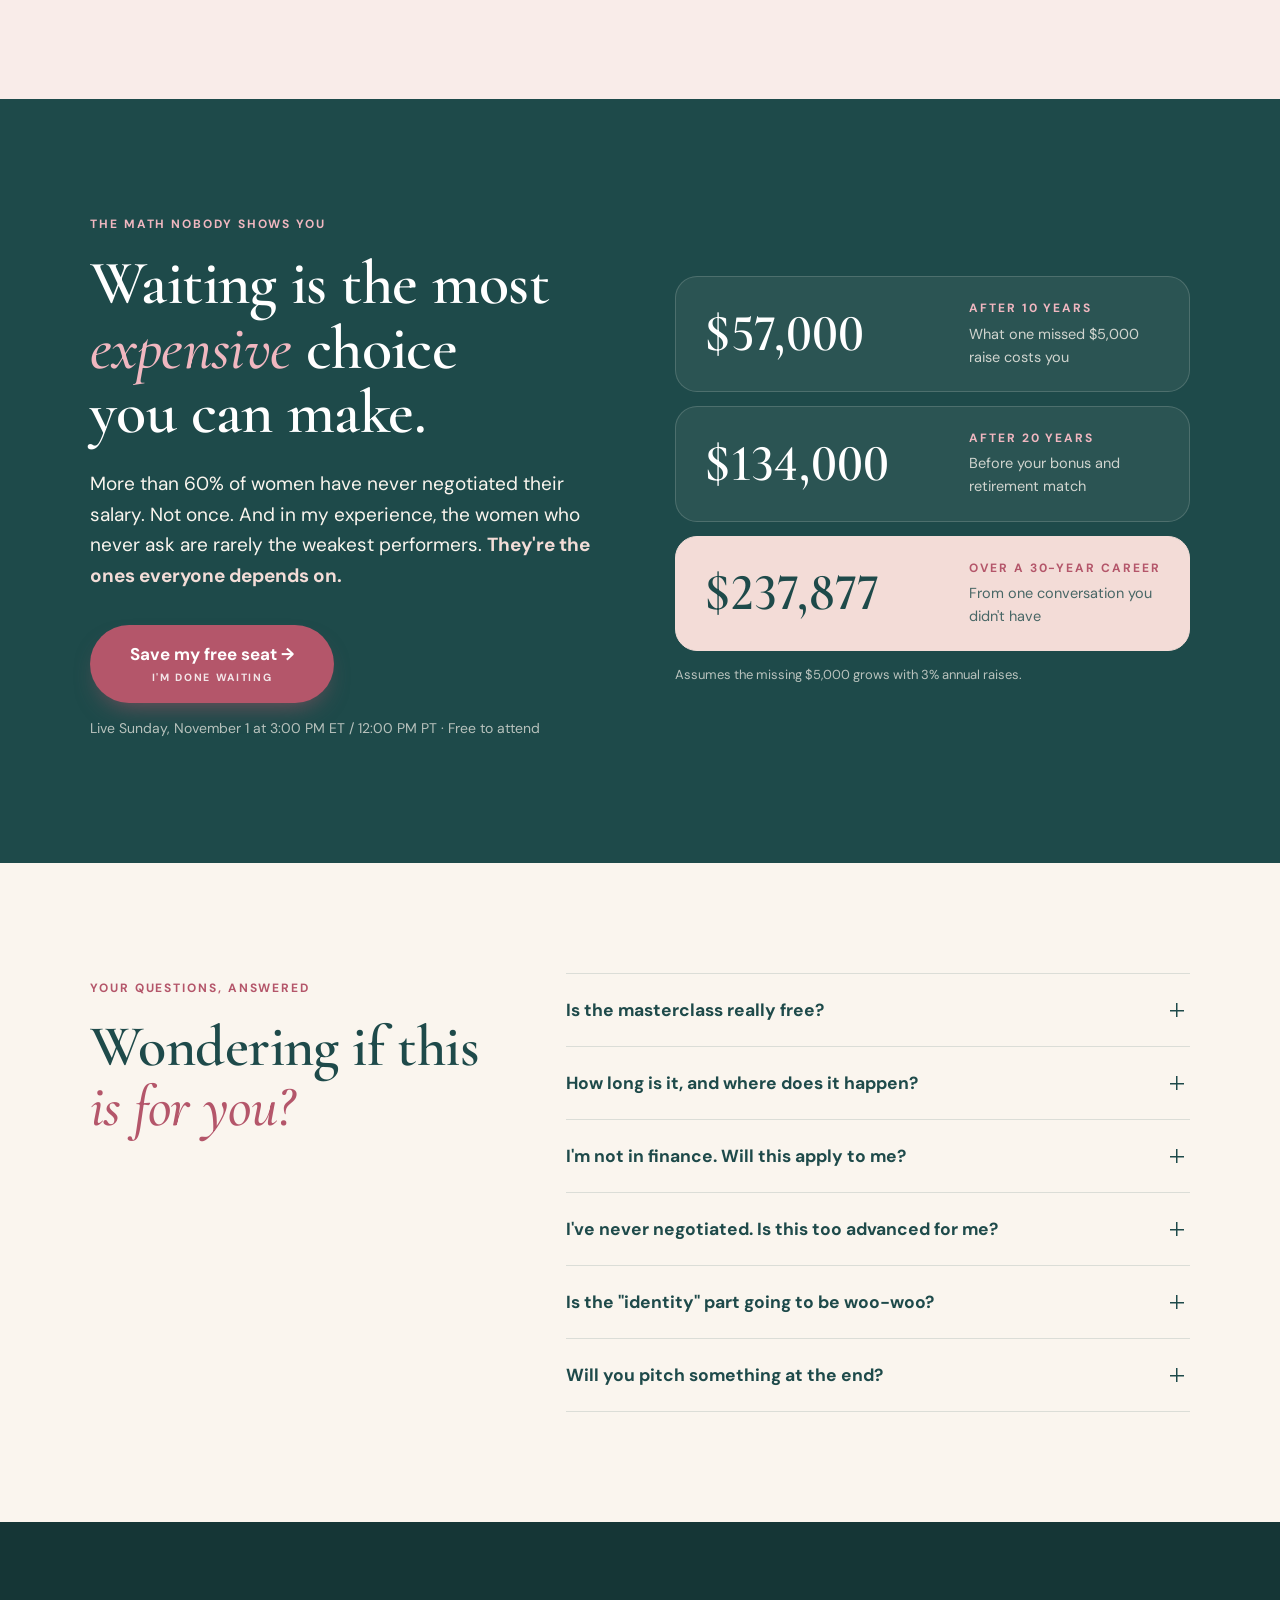
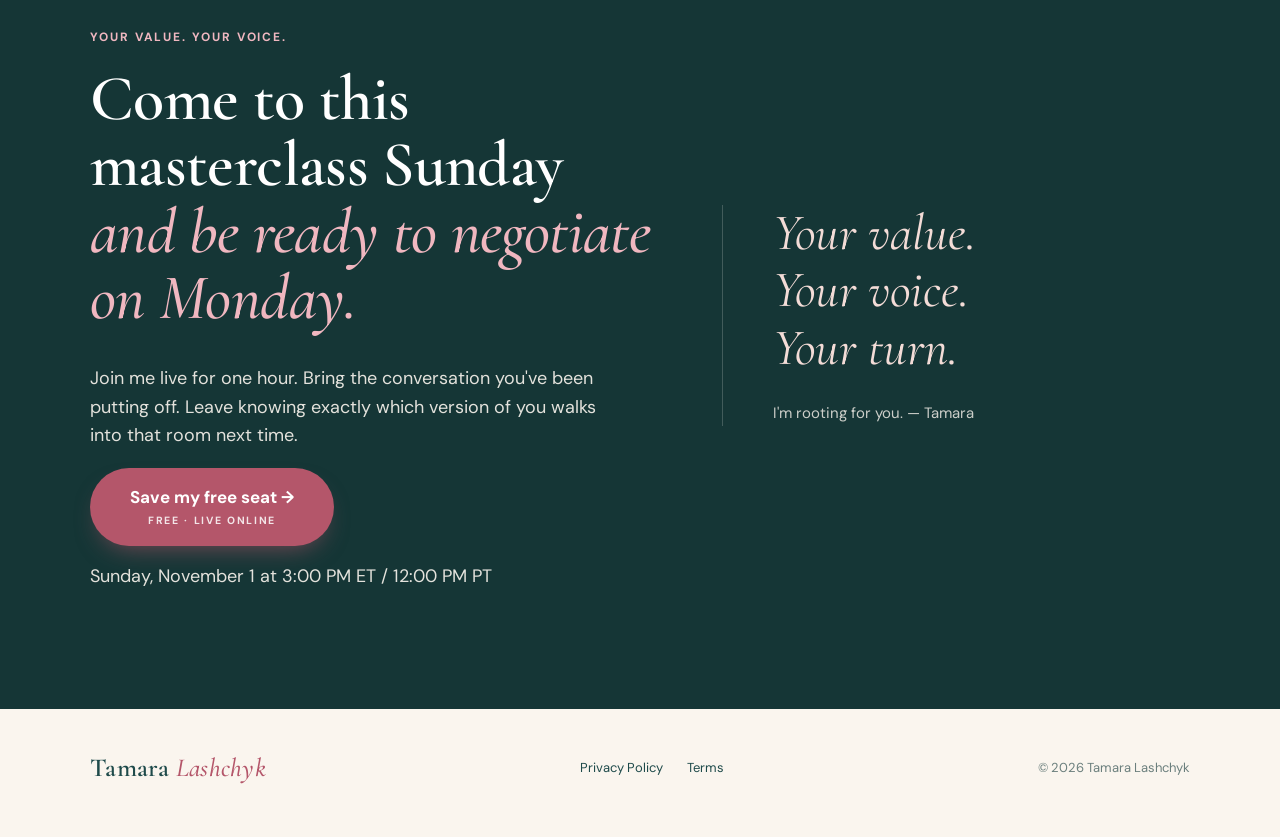
==== commit 19d7aeb2: "Landing page: apply Tamara's copy edits - "Is this for you": new bullets for both lists per Tamara -" ====
--- a/index.html
+++ b/index.html
@@ -85,19 +85,19 @@
           <div class="fit__card fit__card--yes reveal">
             <h3>This is for you if…</h3>
             <ul>
-              <li>You're an ambitious corporate woman who consistently delivers, and you suspect you're underpaid for it</li>
-              <li>You've watched less-qualified people get promoted, paid and heard before you</li>
-              <li>You've read the books and listened to the podcasts, and you're still waiting for your turn</li>
-              <li>You're ready to go deeper than tactics, with an open mind (and maybe a glass of wine)</li>
+              <li>You're an ambitious corporate woman who consistently delivers and you suspect you're underpaid for it</li>
+              <li>You've watched less qualified men get promoted and paid instead of you</li>
+              <li>You generally just don't ask for more and accept what is given to you</li>
+              <li>You're ready to learn the negotiation tactics working in 2026</li>
             </ul>
           </div>
           <div class="fit__card fit__card--no reveal">
             <h3>This isn't for you if…</h3>
             <ul>
               <li>You want a résumé review or a library of scripts to memorize</li>
-              <li>You're looking for a quick fix that doesn't involve looking in the mirror</li>
-              <li>You'd rather keep waiting for your work to speak for itself</li>
-              <li>You think one more certification will finally make you feel qualified</li>
+              <li>You're looking for a fix that doesn't require you to look in the mirror</li>
+              <li>You'd rather keep waiting for your work to speak for itself (even though it won't)</li>
+              <li>You think one more certification or degree will finally make you feel qualified</li>
             </ul>
           </div>
         </div>
@@ -109,7 +109,7 @@
       <div class="wrap">
         <div class="section-head reveal">
           <span class="eyebrow">What you'll learn live</span>
-          <h2 class="h2">Less working harder. <em>More getting paid for it.</em></h2>
+          <h2 class="h2">Leave knowing exactly what you're worth. <em>And how to ask for it.</em></h2>
         </div>
 
         <div class="learn">
@@ -125,13 +125,13 @@
               <svg viewBox="0 0 24 24" fill="none" stroke="currentColor" stroke-width="1.6" stroke-linecap="round" stroke-linejoin="round"><circle cx="12" cy="12" r="9"/><path d="M12 7v5l3 2"/></svg>
             </div>
             <h3>What waiting is really costing you</h3>
-            <p>The compounding math nobody shows you, and the emotional cost that never shows up on a pay stub.</p>
+            <p>The compounding math nobody shows you and the emotional cost that never shows up on a pay stub.</p>
           </div>
           <div class="learn__item reveal">
             <div class="learn__icon">
               <svg viewBox="0 0 24 24" fill="none" stroke="currentColor" stroke-width="1.6" stroke-linecap="round" stroke-linejoin="round"><path d="M12 3a4 4 0 0 1 4 4v4a4 4 0 0 1-8 0V7a4 4 0 0 1 4-4z"/><path d="M5 11a7 7 0 0 0 14 0"/><path d="M12 18v3"/></svg>
             </div>
-            <h3>The V.O.I.C.E. Framework™</h3>
+            <h3>The 5 step framework I used to become the highest paid professional in my job on Wall Street</h3>
             <p>Five parts that pair real Wall Street negotiation strategy with the identity work underneath it.</p>
           </div>
           <div class="learn__item reveal">
@@ -155,9 +155,9 @@
         <div class="split-head reveal">
           <div>
             <span class="eyebrow">The V.O.I.C.E. Framework™</span>
-            <h2 class="h2">Negotiation is the vehicle. <em>Transformation is the destination.</em></h2>
-          </div>
-          <p>Most negotiation programs start and end with what to say. This one starts with who's saying it. Because people buy the woman before they buy the words, and the room hears doubt before it hears the script.</p>
+            <h2 class="h2">Know your value. Say it with authority. <em>Get paid for it.</em></h2>
+          </div>
+          <p>A bigger paycheck is only one of the rewards. When you learn to negotiate you also get heard in meetings, get credit for your ideas, set boundaries that stick and walk into every room knowing you belong there. At work and at home.</p>
         </div>
 
         <div class="voice">
@@ -204,18 +204,20 @@
 
         <div class="meet__copy reveal">
           <span class="eyebrow">Meet your host</span>
-          <h2>From bagging groceries at the Acme to the highest-paid person in her division. <em>Man or woman.</em></h2>
-
-          <p>I grew up in a house with no savings. At 18, I lost my mother. Soon after, my father declared bankruptcy. I put myself through college, graduated into a recession with $50,000 in student debt, and bagged groceries while I sent J.P. Morgan hundreds of résumés. Eventually they said yes. Probably just to make me stop.</p>
-
-          <p>My career took off, and I was underpaid. My first raise negotiation was a disaster. I asked for too little and looked like a rookie doing it. That meeting started a lifelong obsession with negotiation, and more than anything, with the psychology behind it.</p>
-
-          <p>Over 26 years at J.P. Morgan, Merrill Lynch/Bank of America and Deutsche Bank, I negotiated high-stakes deals and led global talent initiatives, which means I also sat on the other side of the table deciding who got paid what. Then I got fired two days before my boss retired (a classic Wall Street F.U.) and spent five years in Costa Rica and India doing the inner work nobody on Wall Street teaches.</p>
-
-          <blockquote class="pullquote">"I don't teach negotiation because I studied it. I teach it because I lived it."</blockquote>
+          <h2>From bagging groceries to <em>the highest paid person in her division.</em></h2>
+
+          <p>I grew up in a house with no savings. At 18, I lost my mother. Soon after, my father declared bankruptcy. I put myself through college, graduated into a recession with $50,000 ($150k in today's money) in student debt and bagged groceries while I sent J.P. Morgan hundreds of résumés. Eventually they said yes. Probably just to make me stop.</p>
+
+          <p>My career took off yet I was still underpaid. My first raise negotiation was somewhat of a disaster. I asked for too little and looked like a rookie doing it. That meeting started a lifelong obsession with negotiation and the psychology behind it.</p>
+
+          <p>I spent 26 years working at firms like J.P. Morgan, Merrill Lynch/Bank of America and Deutsche Bank negotiating high stakes deals and leading global initiatives. Also, I've sat on both sides of the table deciding who got paid what which gave me a unique insight into how compensation decisions were made.</p>
+
+          <p>Then I got fired two days before my boss retired (a classic Wall Street F.U.) and spent five years in Costa Rica and India doing the inner work nobody on Wall Street teaches.</p>
+
+          <blockquote class="pullquote">"I don't teach negotiation because I studied it. I teach it because I live it."</blockquote>
 
           <div class="creds">
-            <div><strong>Author of <em>Lose the Gum</em></strong><span>A survival guide for women on Wall Street, Main Street &amp; every street in between</span></div>
+            <div><strong>Author of <em>Lose the Gum</em></strong><span>A Survival Guide For Women On Wall Street, Main Street And Every Street In Between</span></div>
             <div><strong>Women of Wall Street Award</strong><span>For advancing women's careers in financial services</span></div>
             <div><strong>Special Congressional Recognition</strong><span>For contributions to banking, finance &amp; investment</span></div>
           </div>
@@ -238,7 +240,7 @@
         <div class="split-head reveal">
           <div>
             <span class="eyebrow">Women who closed the gap</span>
-            <h2 class="h2">The money is one result. <em>The woman is the transformation.</em></h2>
+            <h2 class="h2">From underpaid and overlooked <em>to paid what they're worth.</em></h2>
           </div>
           <p>Different fields, very different salaries. What they had in common was the gap between what they were capable of and how they saw themselves. Here's what happened when they closed it.</p>
         </div>
@@ -247,12 +249,11 @@
           <article class="result reveal">
             <div class="result__top">
               <div class="photo result__avatar"><div class="photo__ph"><b>S</b></div><img src="assets/images/client-shelly.jpg" alt="" loading="lazy" onerror="this.remove()" /></div>
-              <div><div class="result__name">Shelly</div><div class="result__role">Executive · Coaching client</div></div>
+              <div><div class="result__name">Shelly</div><div class="result__role">Coaching client</div></div>
             </div>
             <div class="result__num">$225K<i>→</i>$435K</div>
             <div class="result__label">Total compensation</div>
             <p class="result__body">Highly accomplished, knew she was underpaid, and believed her work should speak for itself. Negotiating made her skin crawl. We changed how she saw the value she brought, and the conversation followed.</p>
-            <p class="result__shift">"She stopped waiting for permission."</p>
           </article>
 
           <article class="result reveal">
@@ -263,7 +264,6 @@
             <div class="result__num">$185K<i>→</i>$215K</div>
             <div class="result__label">Now positioned for executive leadership</div>
             <p class="result__body">Exceptional work, overlooked anyway. "Oh, it was a team effort," every single time. She learned to articulate the impact she created and stopped shrinking her wins.</p>
-            <p class="result__shift">"She started acting like the leader she already was."</p>
           </article>
 
           <article class="result reveal">
@@ -274,53 +274,47 @@
             <div class="result__num">$28K<i>→</i>$80K</div>
             <div class="result__label">Nearly triple</div>
             <p class="result__body">She had no idea what the market would pay for what she did, and when you don't know your worth, any offer sounds like a gift. Once she knew the number, she believed she was allowed to ask for it.</p>
-            <p class="result__shift">"She stopped asking if she deserved more. She expected it."</p>
           </article>
         </div>
 
-        <div class="big-quote reveal">
-          <p>None of them waited for <em>permission</em> to go first.</p>
-          <span class="eyebrow" style="margin:0">Tamara Lashchyk</span>
-        </div>
         <p class="disclaimer-inline">Client results are real, but they are not typical and they are not a promise. Outcomes depend on your effort, situation, employer and market.</p>
       </div>
     </section>
 
     <!-- ============ COST OF WAITING ============ -->
     <section class="section cost-section">
-      <div class="wrap">
-        <div class="center reveal" style="margin-bottom:50px">
+      <div class="wrap cost__grid">
+        <div class="cost__text reveal">
           <span class="eyebrow eyebrow--light">The math nobody shows you</span>
           <h2 class="h2">Waiting is the most <em>expensive</em> choice you can make.</h2>
-        </div>
-
-        <div class="cost">
-          <div class="cost__tile reveal">
-            <small>After 10 years</small>
-            <b>$57,000</b>
-            <span>What one missed $5,000 raise costs you</span>
-          </div>
-          <div class="cost__tile reveal">
-            <small>After 20 years</small>
-            <b>$134,000</b>
-            <span>Before your bonus and retirement match</span>
-          </div>
-          <div class="cost__tile cost__tile--hero reveal">
-            <small>Over a 30-year career</small>
-            <b>$237,877</b>
-            <span>From one conversation you didn't have</span>
-          </div>
-        </div>
-        <p class="cost__note">Assumes the missing $5,000 grows with 3% annual raises.</p>
-
-        <div class="cost__copy reveal">
-          <p>More than 60% of women have never negotiated their salary. Not once. And in my experience, the women who never ask are rarely the weakest performers. <strong>They're the ones everyone depends on.</strong></p>
-          <p>But honestly, the money isn't what worries me most. Every time you stay quiet, you're rehearsing. You're getting better at being the woman who says nothing.</p>
-        </div>
-
-        <div class="cost-cta reveal">
-          <a class="btn btn--stack" href="#register">Save my free seat →<small>I'm done waiting</small></a>
-          <p class="showup__note">Live <span data-event="full">Sunday, November 1 at 3:00 PM ET / 12:00 PM PT</span> · Free to attend</p>
+          <div class="cost__copy">
+            <p>More than 60% of women have never negotiated their salary. Not once. And in my experience, the women who never ask are rarely the weakest performers. <strong>They're the ones everyone depends on.</strong></p>
+          </div>
+          <div class="cost-cta">
+            <a class="btn btn--stack" href="#register">Save my free seat →<small>I'm done waiting</small></a>
+            <p class="showup__note">Live <span data-event="full">Sunday, November 1 at 3:00 PM ET / 12:00 PM PT</span> · Free to attend</p>
+          </div>
+        </div>
+
+        <div class="cost__stack">
+          <div class="cost">
+            <div class="cost__tile reveal">
+              <small>After 10 years</small>
+              <b>$57,000</b>
+              <span>What one missed $5,000 raise costs you</span>
+            </div>
+            <div class="cost__tile reveal">
+              <small>After 20 years</small>
+              <b>$134,000</b>
+              <span>Before your bonus and retirement match</span>
+            </div>
+            <div class="cost__tile cost__tile--hero reveal">
+              <small>Over a 30-year career</small>
+              <b>$237,877</b>
+              <span>From one conversation you didn't have</span>
+            </div>
+          </div>
+          <p class="cost__note">Assumes the missing $5,000 grows with 3% annual raises.</p>
         </div>
       </div>
     </section>
@@ -366,7 +360,7 @@
       <div class="wrap final__grid">
         <div class="reveal">
           <span class="eyebrow eyebrow--light">Your value. Your voice.</span>
-          <h2>When is it going to be <em>your turn?</em></h2>
+          <h2>Come to this masterclass Sunday <em>and be ready to negotiate on Monday.</em></h2>
           <p>Join me live for one hour. Bring the conversation you've been putting off. Leave knowing exactly which version of you walks into that room next time.</p>
           <a class="btn btn--stack" href="#register">Save my free seat →<small>Free · Live online</small></a>
           <p class="final__fine"><span data-event="full">Sunday, November 1 at 3:00 PM ET / 12:00 PM PT</span></p>
@@ -399,7 +393,7 @@
     <div class="form-card">
       <button class="modal__close" type="button" aria-label="Close" data-close>&times;</button>
       <span class="eyebrow form-card__eyebrow"><span data-event="day">Sunday, November 1</span> · <span data-event="et">3:00 PM ET</span></span>
-      <h2 id="register-title">Come find out what you're really worth.</h2>
+      <h2 id="register-title">Join the masterclass Sunday and you'll be ready to negotiate Monday.</h2>
 
       <!-- GHL form mounts here (fields, consent checkboxes, button, privacy links all come from GHL) -->
       <div data-ghl-form></div>
--- a/assets/css/styles.css
+++ b/assets/css/styles.css
@@ -97,7 +97,7 @@
 }
 .eyebrow--light { color: var(--rose-light); }
 
-.h2 { font-size: clamp(40px, 5vw, 62px); }
+.h2 { font-size: clamp(40px, 5vw, 62px); text-wrap: balance; }
 .lede { font-size: 19px; color: var(--body); }
 
 .split-head {
@@ -819,20 +819,33 @@
 .cost-section { background: var(--teal); color: var(--linen); }
 .cost-section h2 { color: var(--white); }
 .cost-section h2 em { color: var(--rose-light); }
+/* Text on the left (headline, then body); tiles stacked on the right */
+.cost__grid {
+  display: grid;
+  grid-template-columns: 1fr 1fr;
+  gap: 70px;
+  align-items: center;
+}
+.cost__text .h2 { margin-bottom: 24px; }
 .cost {
   display: grid;
-  grid-template-columns: repeat(3, 1fr);
-  gap: 18px;
-  max-width: 980px;
-  margin: 0 auto;
+  grid-template-columns: 1fr;
+  gap: 14px;
 }
 .cost__tile {
+  display: grid;
+  grid-template-columns: auto 1fr;
+  grid-template-areas: "num label" "num caption";
+  column-gap: 26px;
+  align-items: center;
   background: rgba(250, 245, 238, 0.06);
   border: 1px solid rgba(250, 245, 238, 0.16);
   border-radius: var(--radius-lg);
-  padding: 30px 28px;
+  padding: 22px 28px;
 }
 .cost__tile small {
+  grid-area: label;
+  align-self: end;
   font-size: 12px;
   letter-spacing: 0.16em;
   text-transform: uppercase;
@@ -840,30 +853,25 @@
   color: var(--rose-light);
 }
 .cost__tile b {
+  grid-area: num;
   font-variant-numeric: lining-nums;
-  display: block;
-  font-family: var(--serif);
-  font-size: 58px;
+  font-family: var(--serif);
+  font-size: 52px;
   font-weight: 600;
-  line-height: 1.05;
+  line-height: 1;
   color: var(--white);
-  margin: 10px 0 6px;
-}
-.cost__tile span { font-size: 14.5px; opacity: 0.8; }
+  min-width: 4.6em;
+}
+.cost__tile span { grid-area: caption; align-self: start; font-size: 14.5px; opacity: 0.8; margin-top: 4px; }
 .cost__tile--hero { background: var(--blush); border-color: var(--blush); color: var(--teal); }
 .cost__tile--hero small { color: var(--rose); }
 .cost__tile--hero b { color: var(--teal); }
-.cost__note { text-align: center; font-size: 13px; opacity: 0.7; margin-top: 18px; }
-.cost__copy {
-  max-width: 720px;
-  margin: 56px auto 0;
-  text-align: center;
-  font-size: 20px;
-  line-height: 1.55;
-}
+.cost__note { font-size: 13px; opacity: 0.7; margin: 14px 0 0; }
+.cost__copy { font-size: 19px; line-height: 1.6; }
+.cost__copy p { margin: 0; }
 .cost__copy strong { color: var(--blush); }
-.cost-cta { text-align: center; margin-top: 40px; }
-.cost-cta .showup__note { color: rgba(250, 245, 238, 0.7); }
+.cost-cta { margin-top: 34px; }
+.cost-cta .showup__note { color: rgba(250, 245, 238, 0.7); margin-top: 14px; }
 
 /* ---------- FAQ accordion ---------- */
 .faq-grid {
@@ -1346,7 +1354,12 @@
   .hero__photo .photo__ph { bottom: 38%; }
   .hero .lede { margin-bottom: 30px; }
   .split-head { margin-bottom: 40px; }
-  .results, .fit, .cost { grid-template-columns: 1fr; }
+  .results, .fit, .cost, .cost__grid { grid-template-columns: 1fr; }
+  /* Phones: headline, body, tiles, then the button */
+  .cost__grid { display: flex; flex-direction: column; align-items: stretch; gap: 0; }
+  .cost__text { display: contents; }
+  .cost__stack { order: 1; margin-top: 36px; }
+  .cost-cta { order: 2; }
   .meet__visual { min-height: 460px; }
   .meet__photo { top: 40px; bottom: 40px; left: 24px; right: 24px; }
   .meet__copy { padding: 60px 24px 70px; }
@@ -1381,7 +1394,8 @@
   .voice__letter { font-size: 64px; }
   .creds { grid-template-columns: 1fr; }
   .result__num { font-size: 40px; }
-  .cost__tile b { font-size: 48px; }
+  .cost__tile { grid-template-columns: 1fr; grid-template-areas: "label" "num" "caption"; padding: 20px 22px; }
+  .cost__tile b { font-size: 44px; min-width: 0; margin: 6px 0 2px; }
   .quiz__body { padding: 28px 20px 24px; }
   .quiz__q { font-size: 26px; }
   .c-hero h1 { font-size: 60px; }
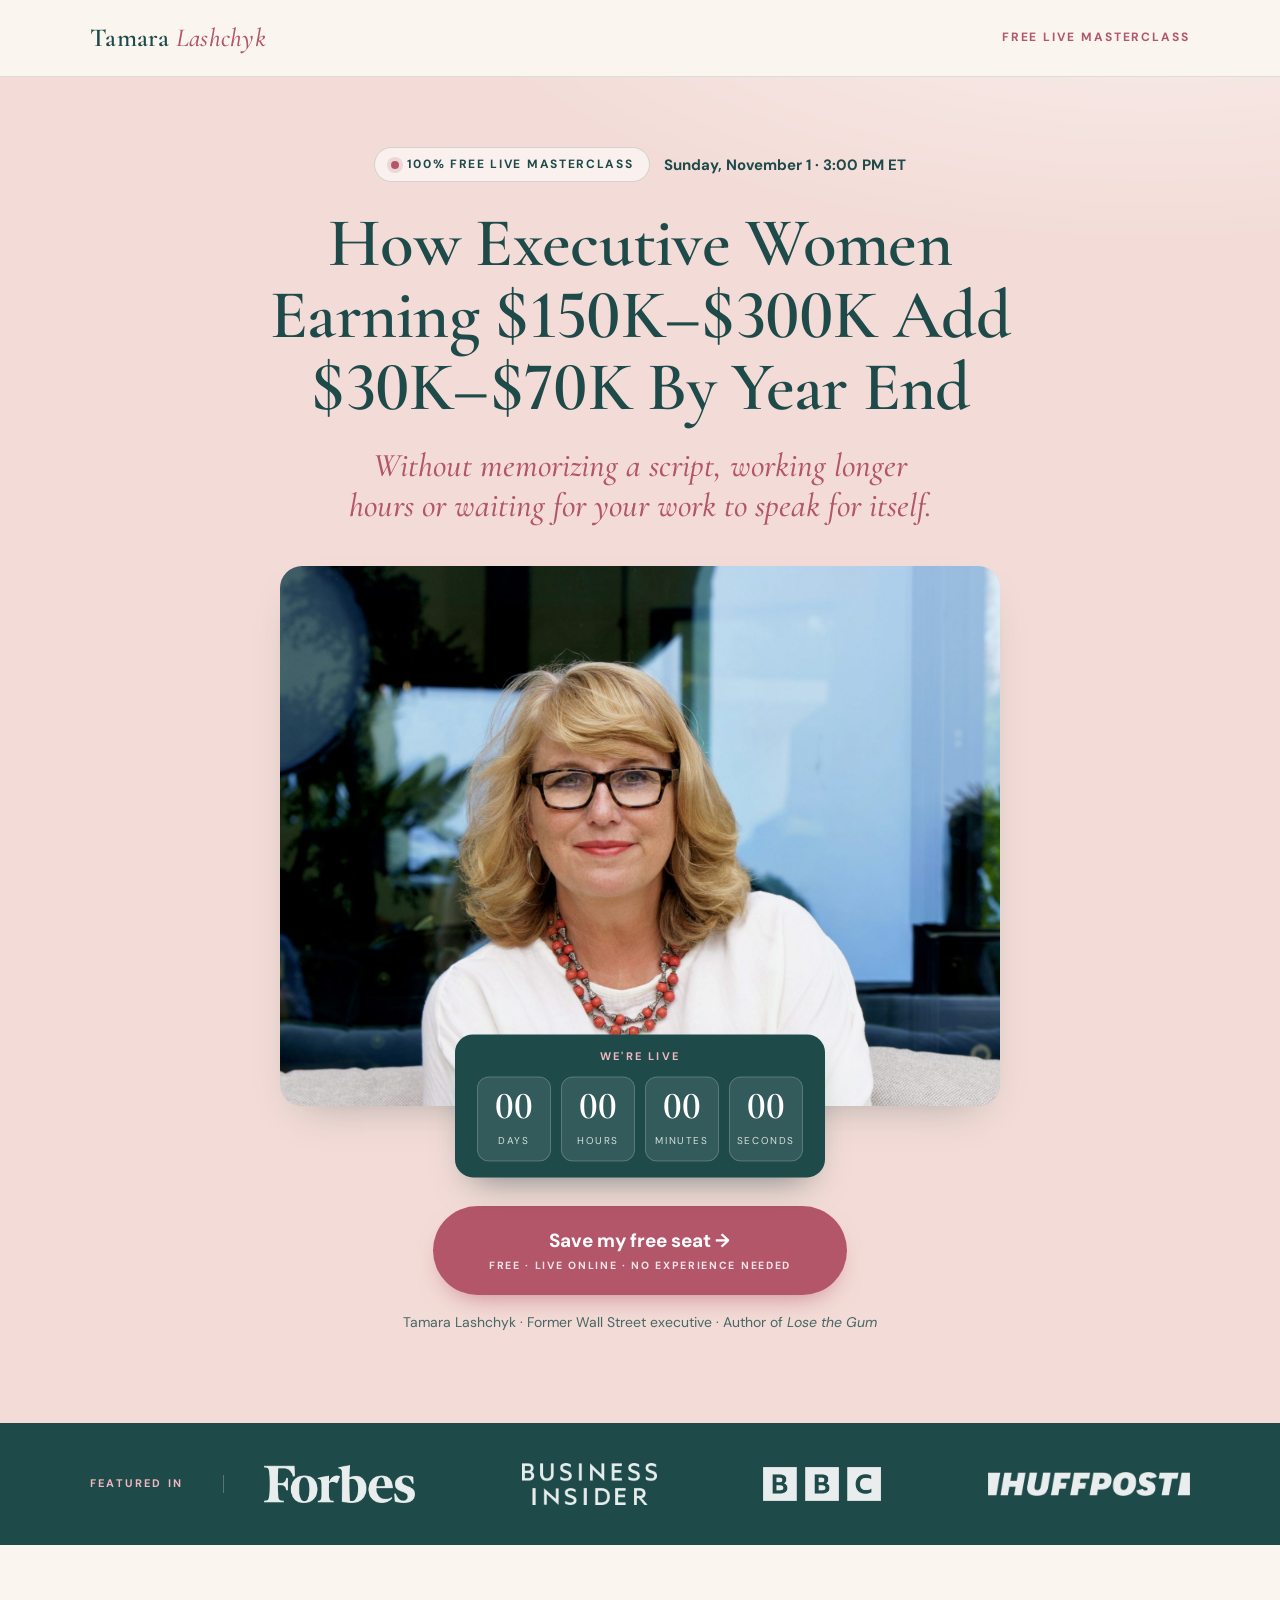
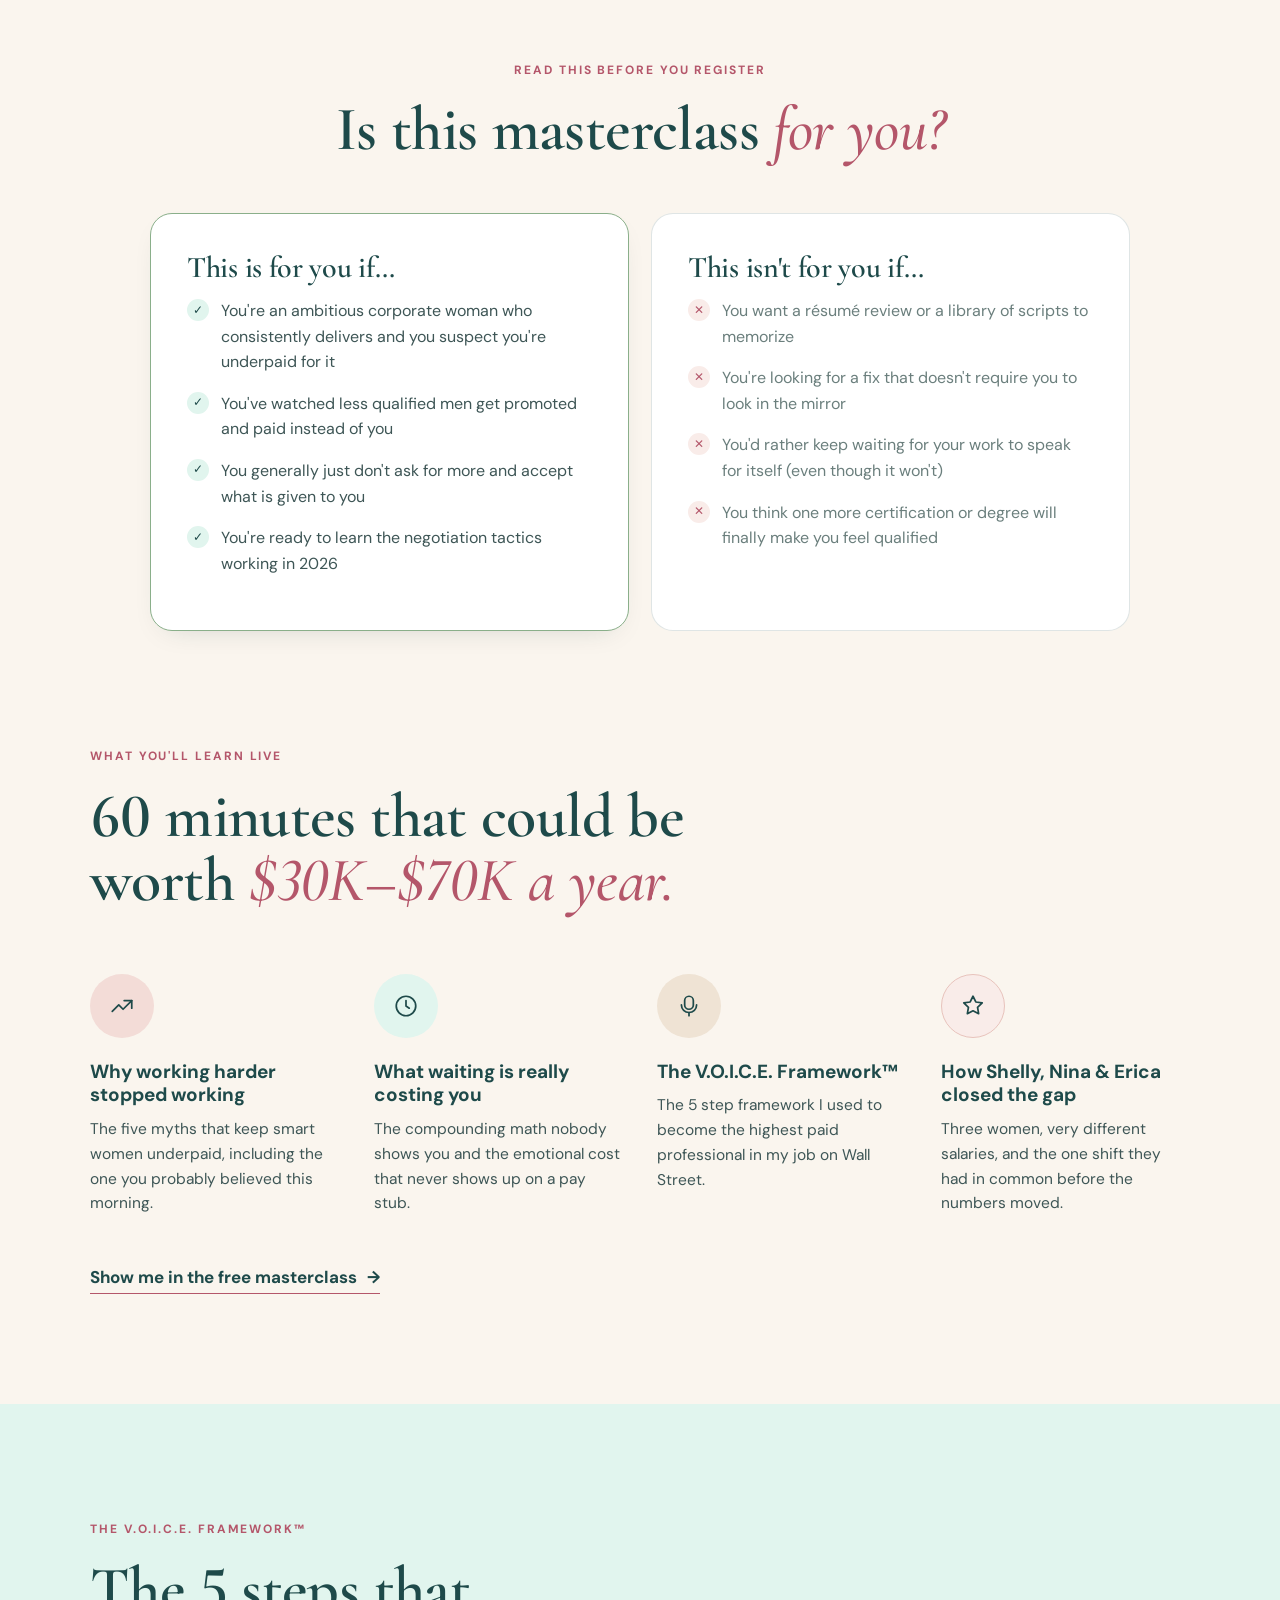
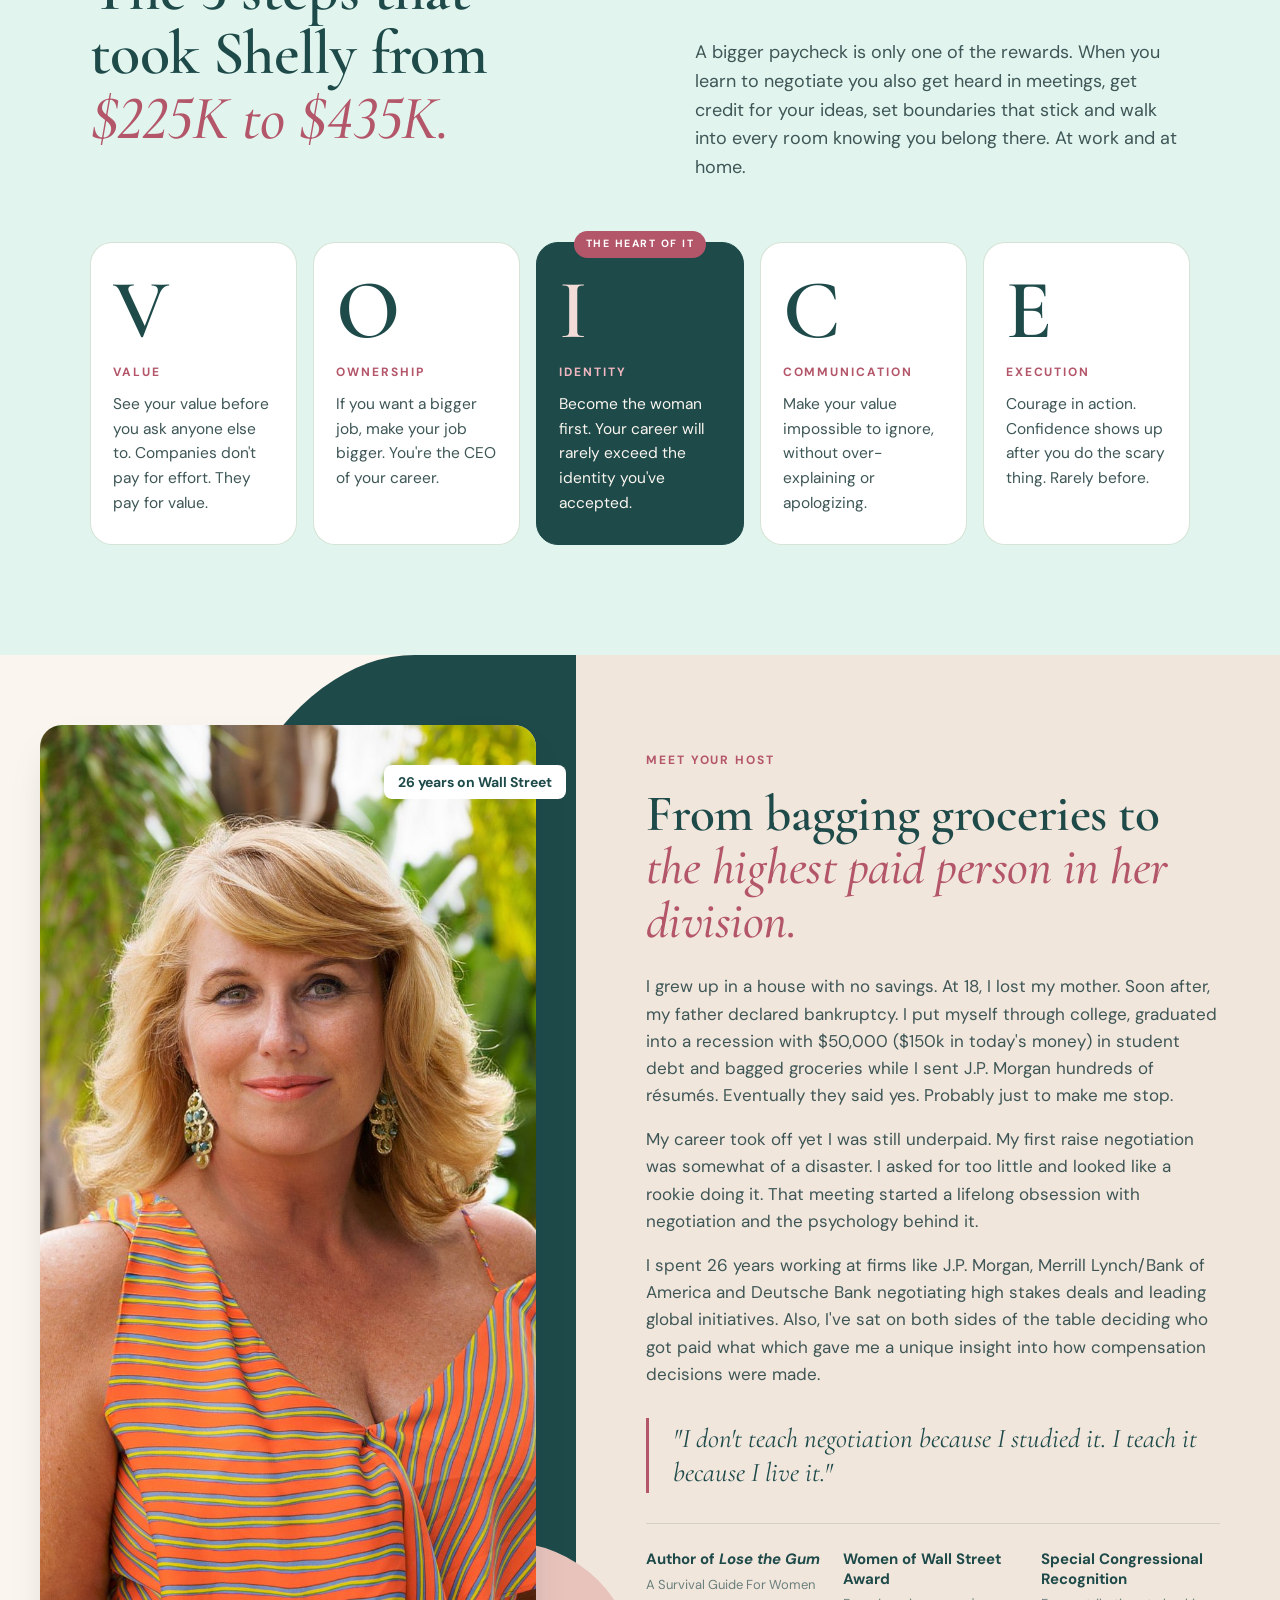
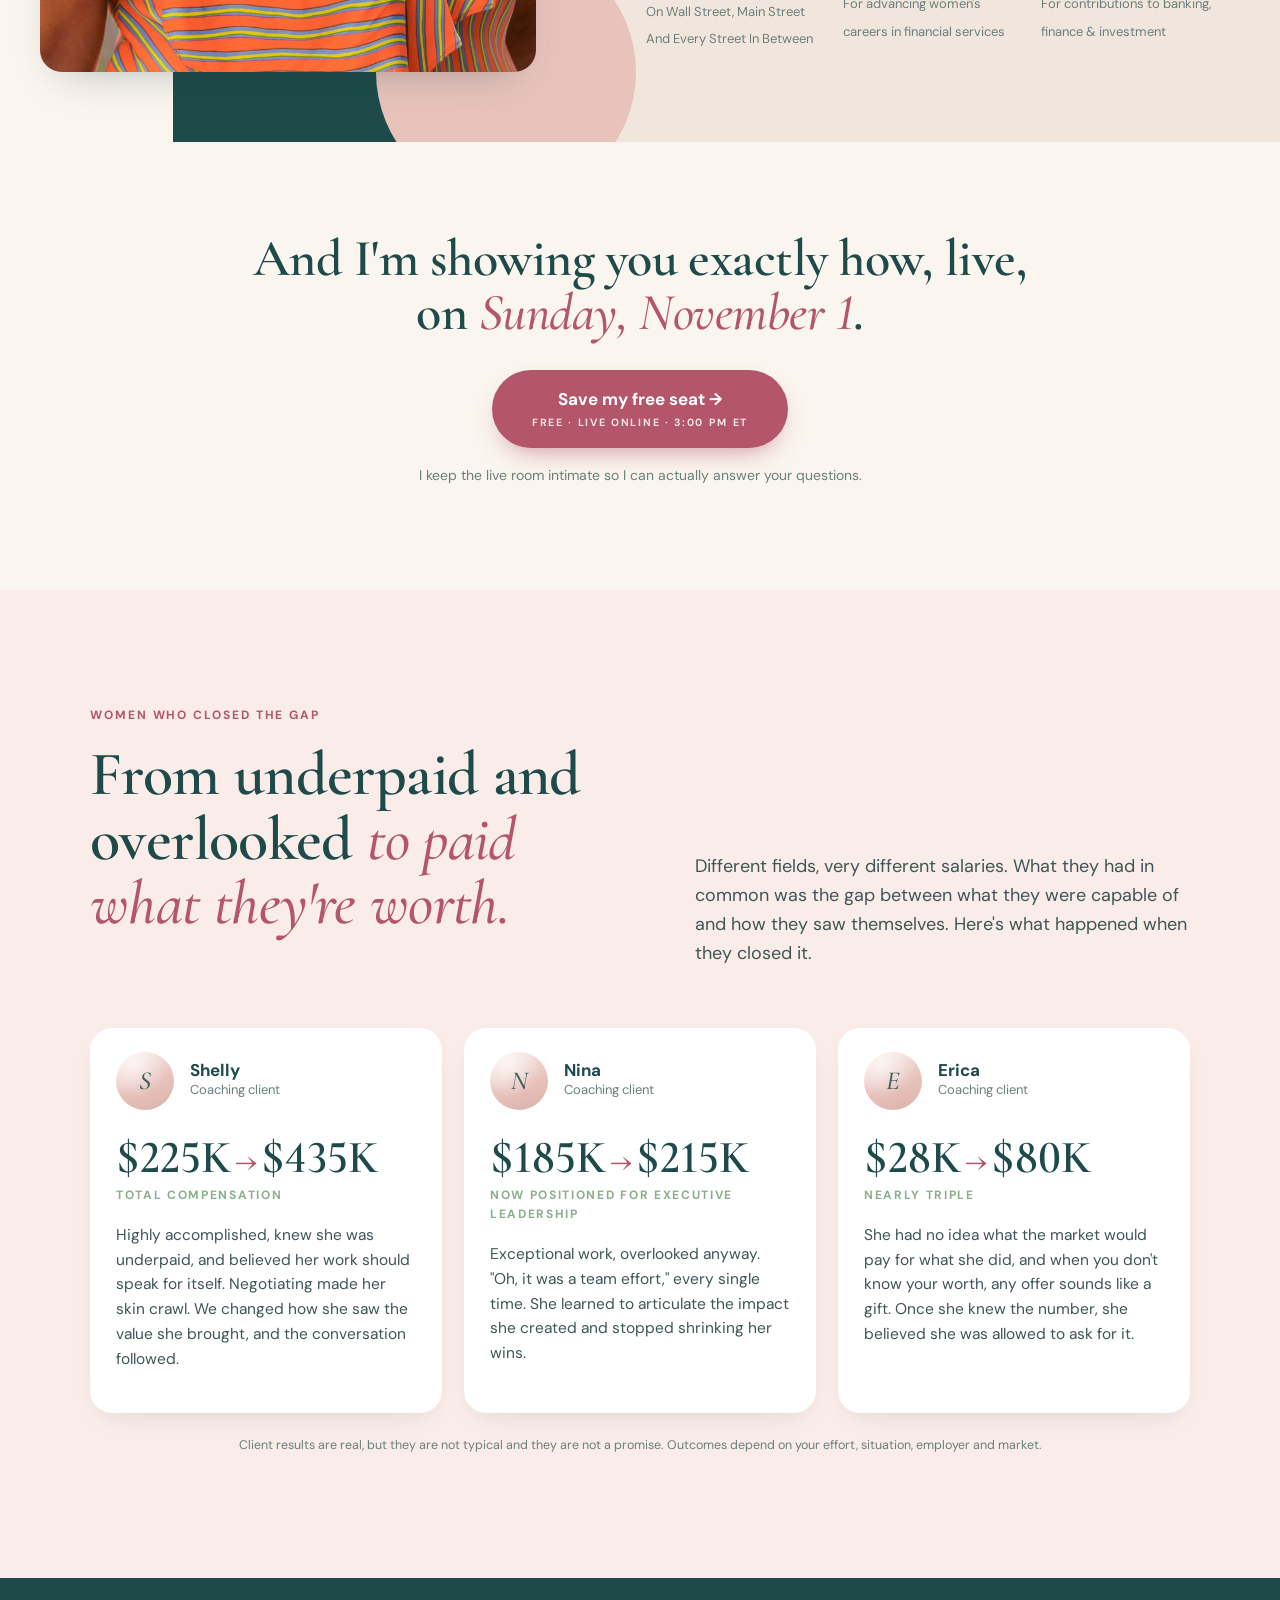
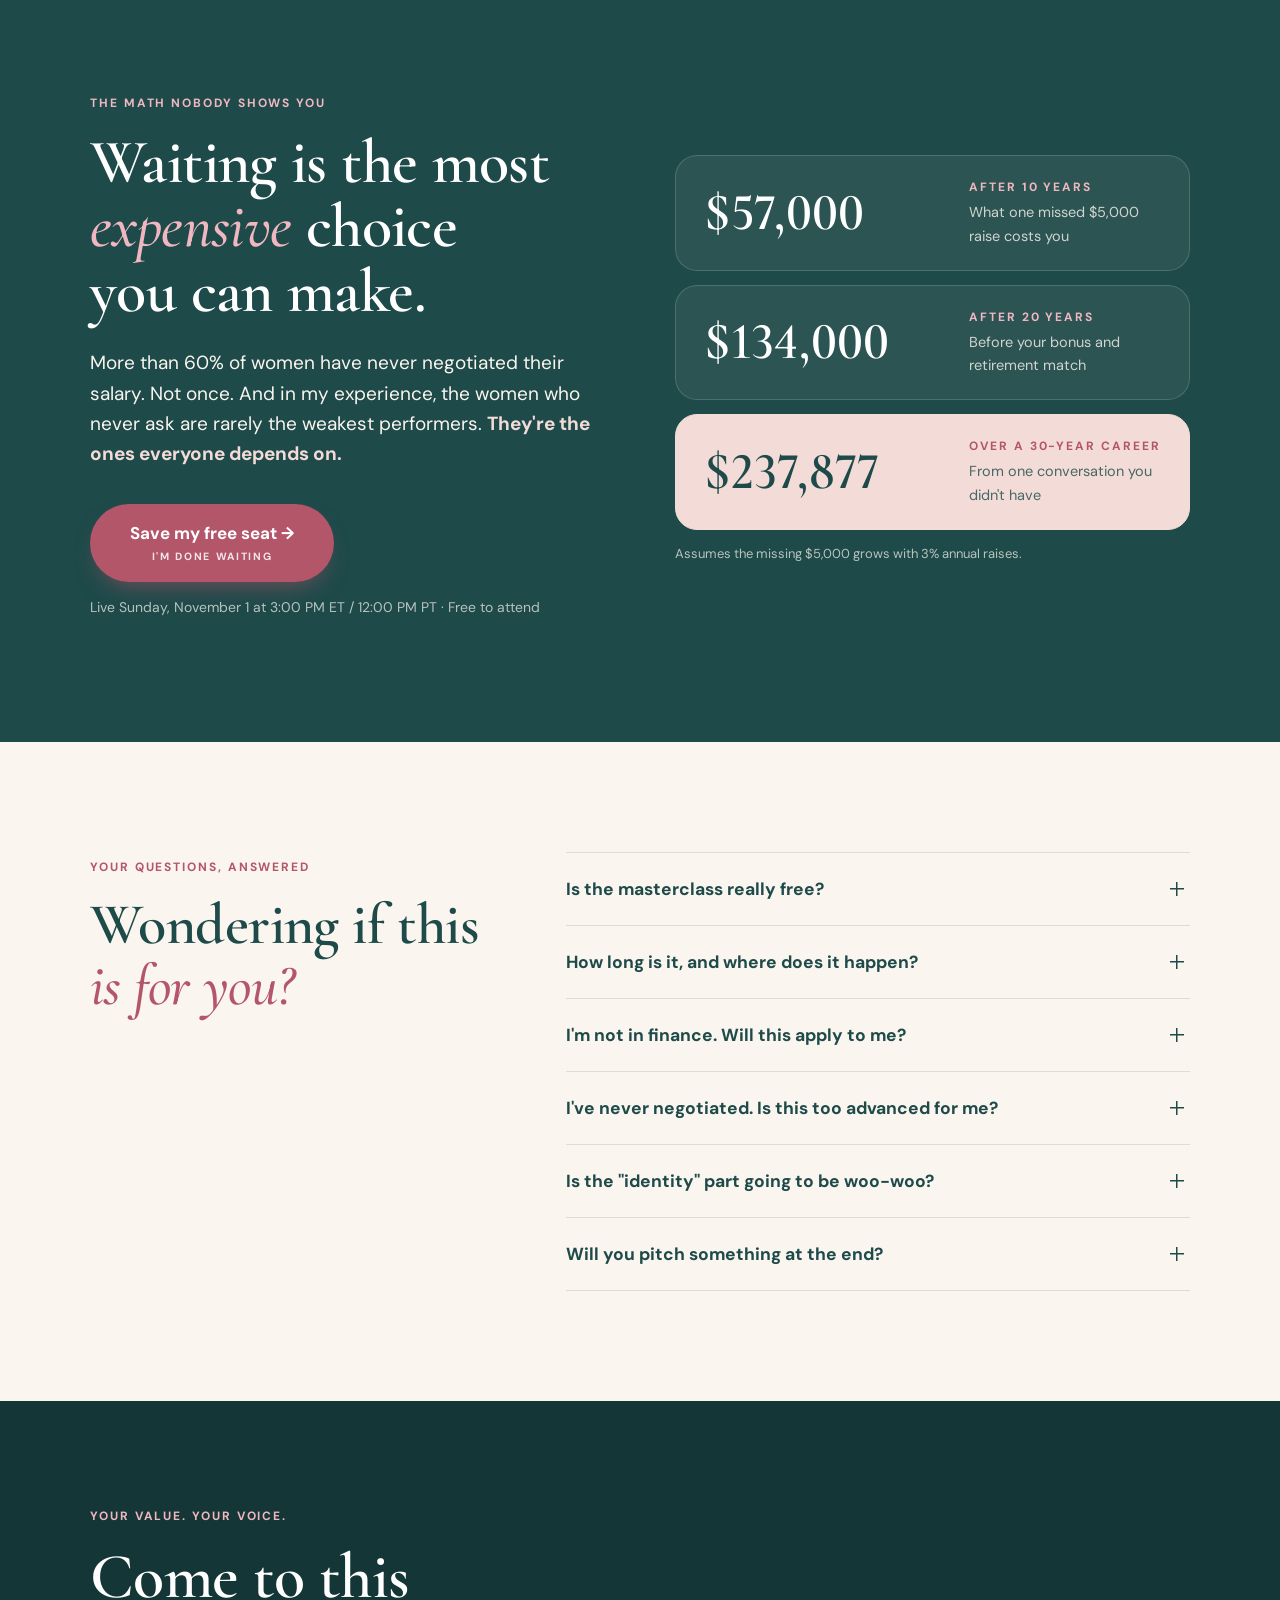
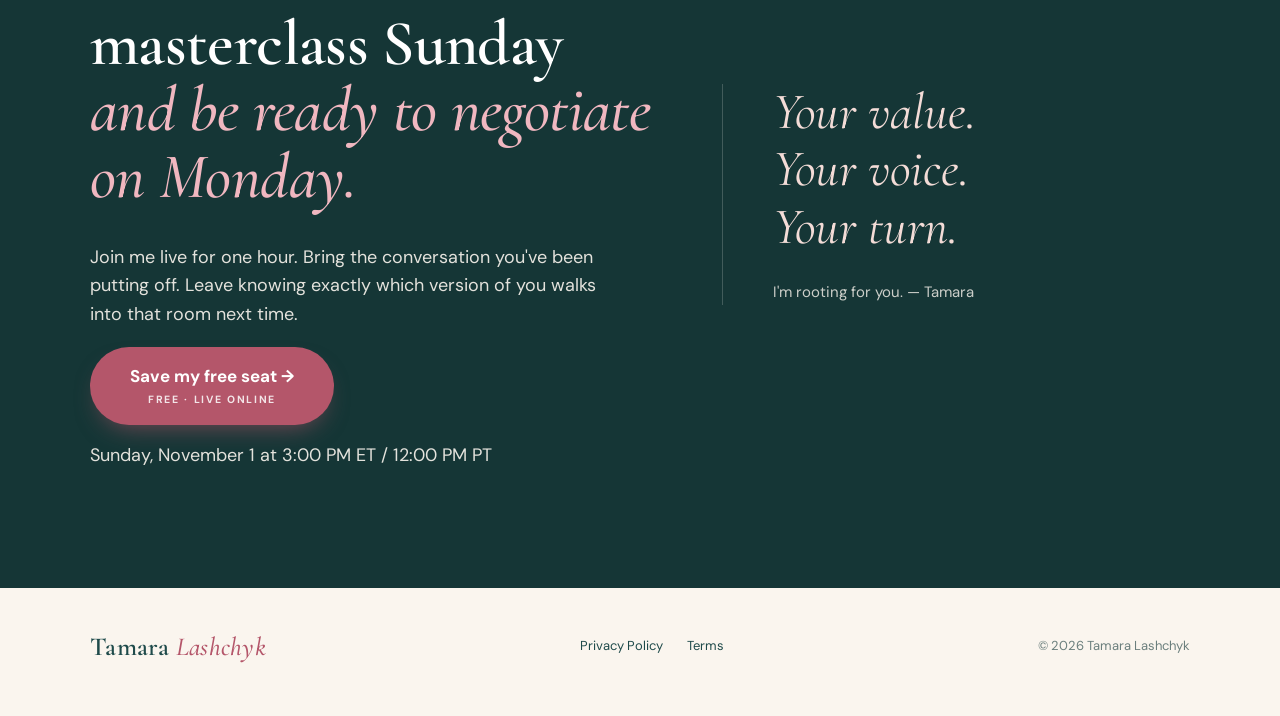
==== commit ee7de125: "Landing page: new hero headline, quantitative section headlines - Hero: "How Executive Women Earning" ====
--- a/index.html
+++ b/index.html
@@ -3,9 +3,9 @@
 <head>
   <meta charset="utf-8" />
   <meta name="viewport" content="width=device-width, initial-scale=1" />
-  <title>Free Masterclass: How Executive Women Are Negotiating an Additional $30K–$70K in Annual Earnings | Tamara Lashchyk</title>
+  <title>Free Masterclass: How Executive Women Earning $150K–$300K Add $30K–$70K By Year End | Tamara Lashchyk</title>
   <meta name="description" content="A free live masterclass with 26-year Wall Street negotiator Tamara Lashchyk on why smart, capable women stay underpaid, and the identity shift that changes it." />
-  <meta property="og:title" content="How Executive Women Are Negotiating an Additional $30K–$70K in Annual Earnings" />
+  <meta property="og:title" content="How Executive Women Earning $150K–$300K Add $30K–$70K By Year End" />
   <meta property="og:description" content="Free live masterclass with Tamara Lashchyk. You don't have a negotiation problem. You have an identity problem." />
   <meta property="og:image" content="assets/images/og-image.jpg" />
   <meta name="theme-color" content="#1E4A4A" />
@@ -34,7 +34,7 @@
           <span class="hero__date" data-event="short">Sunday, November 1 · 3:00 PM ET</span>
         </div>
 
-        <h1>How Executive Women Are Negotiating an Additional <span class="num">$30K–$70K</span> in Annual Earnings</h1>
+        <h1>How Executive Women Earning $150K–$300K Add <span class="num">$30K–$70K</span> By Year End</h1>
 
         <p class="hero__sub">Without memorizing a script, working longer hours or waiting for your work to speak for itself.</p>
 
@@ -109,7 +109,7 @@
       <div class="wrap">
         <div class="section-head reveal">
           <span class="eyebrow">What you'll learn live</span>
-          <h2 class="h2">Leave knowing exactly what you're worth. <em>And how to ask for it.</em></h2>
+          <h2 class="h2">60 minutes that could be worth <em>$30K–$70K a year.</em></h2>
         </div>
 
         <div class="learn">
@@ -131,8 +131,8 @@
             <div class="learn__icon">
               <svg viewBox="0 0 24 24" fill="none" stroke="currentColor" stroke-width="1.6" stroke-linecap="round" stroke-linejoin="round"><path d="M12 3a4 4 0 0 1 4 4v4a4 4 0 0 1-8 0V7a4 4 0 0 1 4-4z"/><path d="M5 11a7 7 0 0 0 14 0"/><path d="M12 18v3"/></svg>
             </div>
-            <h3>The 5 step framework I used to become the highest paid professional in my job on Wall Street</h3>
-            <p>Five parts that pair real Wall Street negotiation strategy with the identity work underneath it.</p>
+            <h3>The V.O.I.C.E. Framework™</h3>
+            <p>The 5 step framework I used to become the highest paid professional in my job on Wall Street.</p>
           </div>
           <div class="learn__item reveal">
             <div class="learn__icon">
@@ -155,7 +155,7 @@
         <div class="split-head reveal">
           <div>
             <span class="eyebrow">The V.O.I.C.E. Framework™</span>
-            <h2 class="h2">Know your value. Say it with authority. <em>Get paid for it.</em></h2>
+            <h2 class="h2">The 5 steps that took Shelly from <em>$225K to $435K.</em></h2>
           </div>
           <p>A bigger paycheck is only one of the rewards. When you learn to negotiate you also get heard in meetings, get credit for your ideas, set boundaries that stick and walk into every room knowing you belong there. At work and at home.</p>
         </div>
@@ -211,8 +211,6 @@
           <p>My career took off yet I was still underpaid. My first raise negotiation was somewhat of a disaster. I asked for too little and looked like a rookie doing it. That meeting started a lifelong obsession with negotiation and the psychology behind it.</p>
 
           <p>I spent 26 years working at firms like J.P. Morgan, Merrill Lynch/Bank of America and Deutsche Bank negotiating high stakes deals and leading global initiatives. Also, I've sat on both sides of the table deciding who got paid what which gave me a unique insight into how compensation decisions were made.</p>
-
-          <p>Then I got fired two days before my boss retired (a classic Wall Street F.U.) and spent five years in Costa Rica and India doing the inner work nobody on Wall Street teaches.</p>
 
           <blockquote class="pullquote">"I don't teach negotiation because I studied it. I teach it because I live it."</blockquote>
 
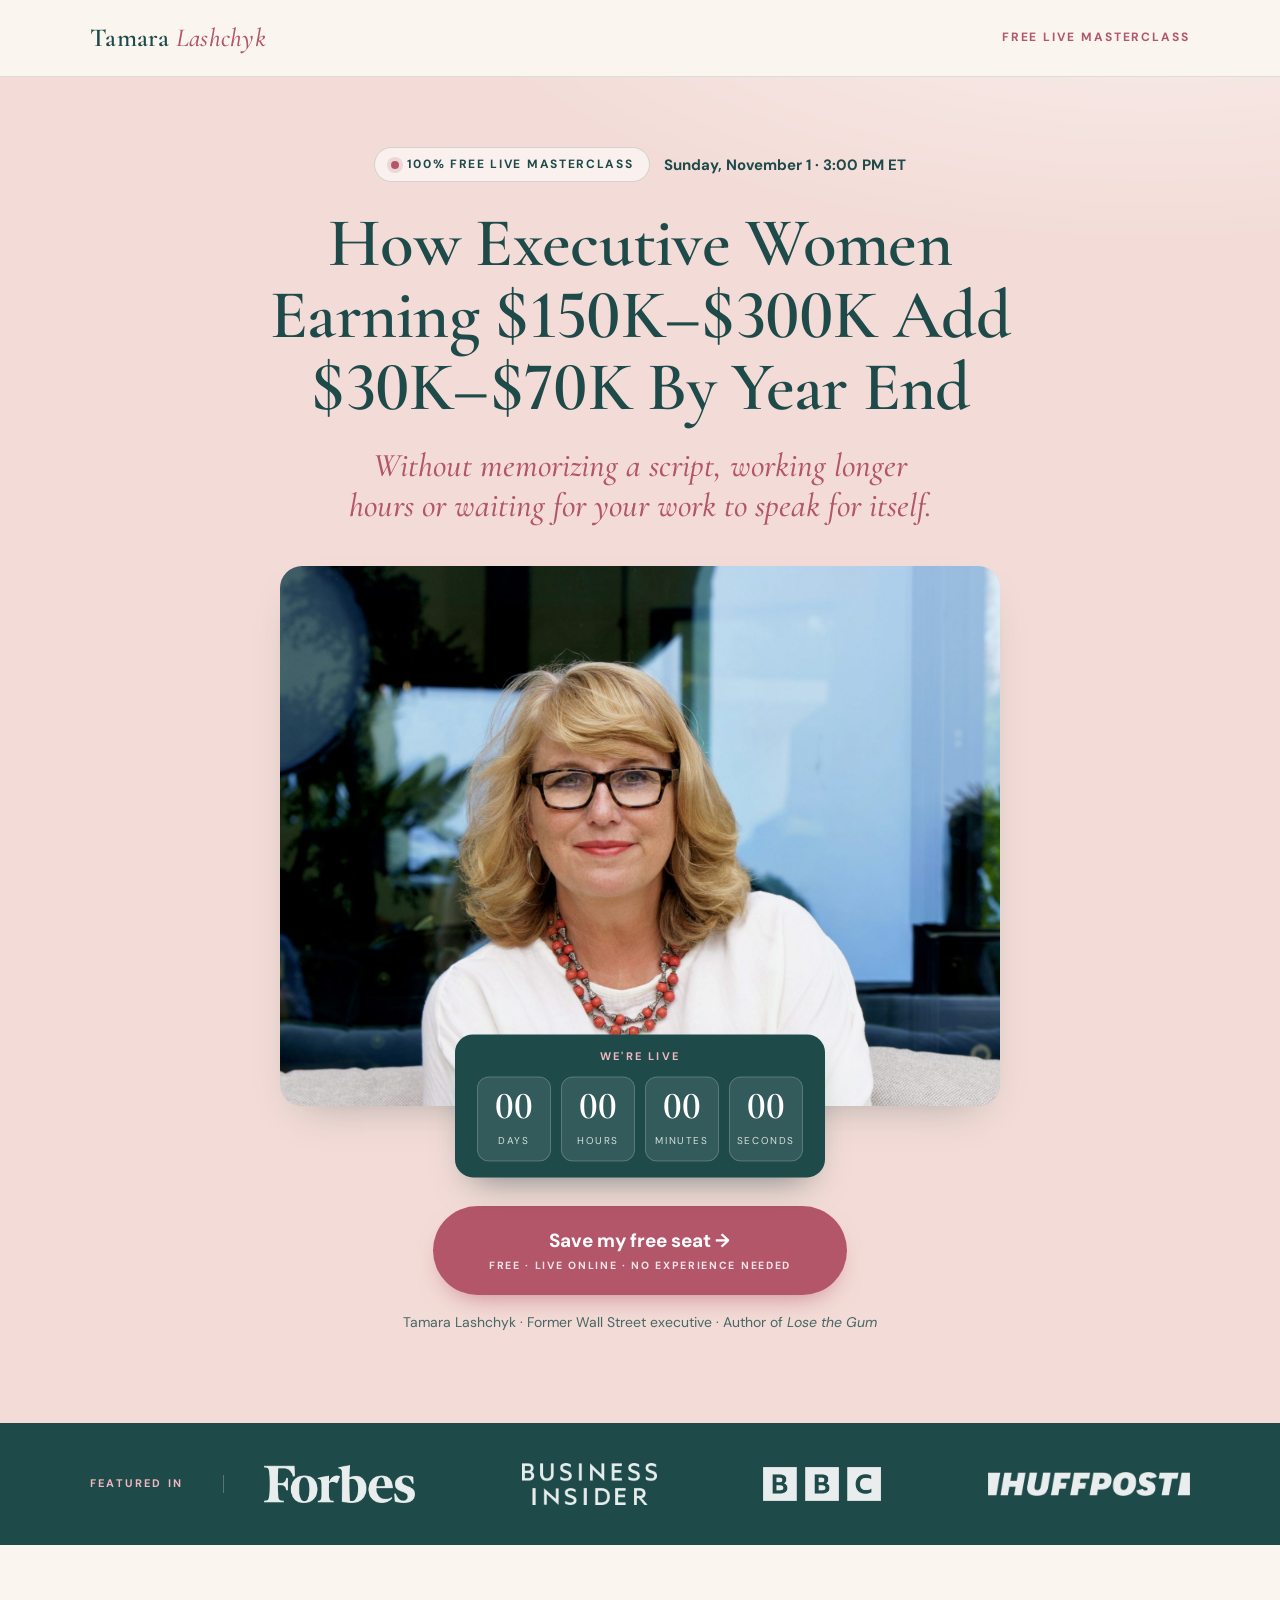
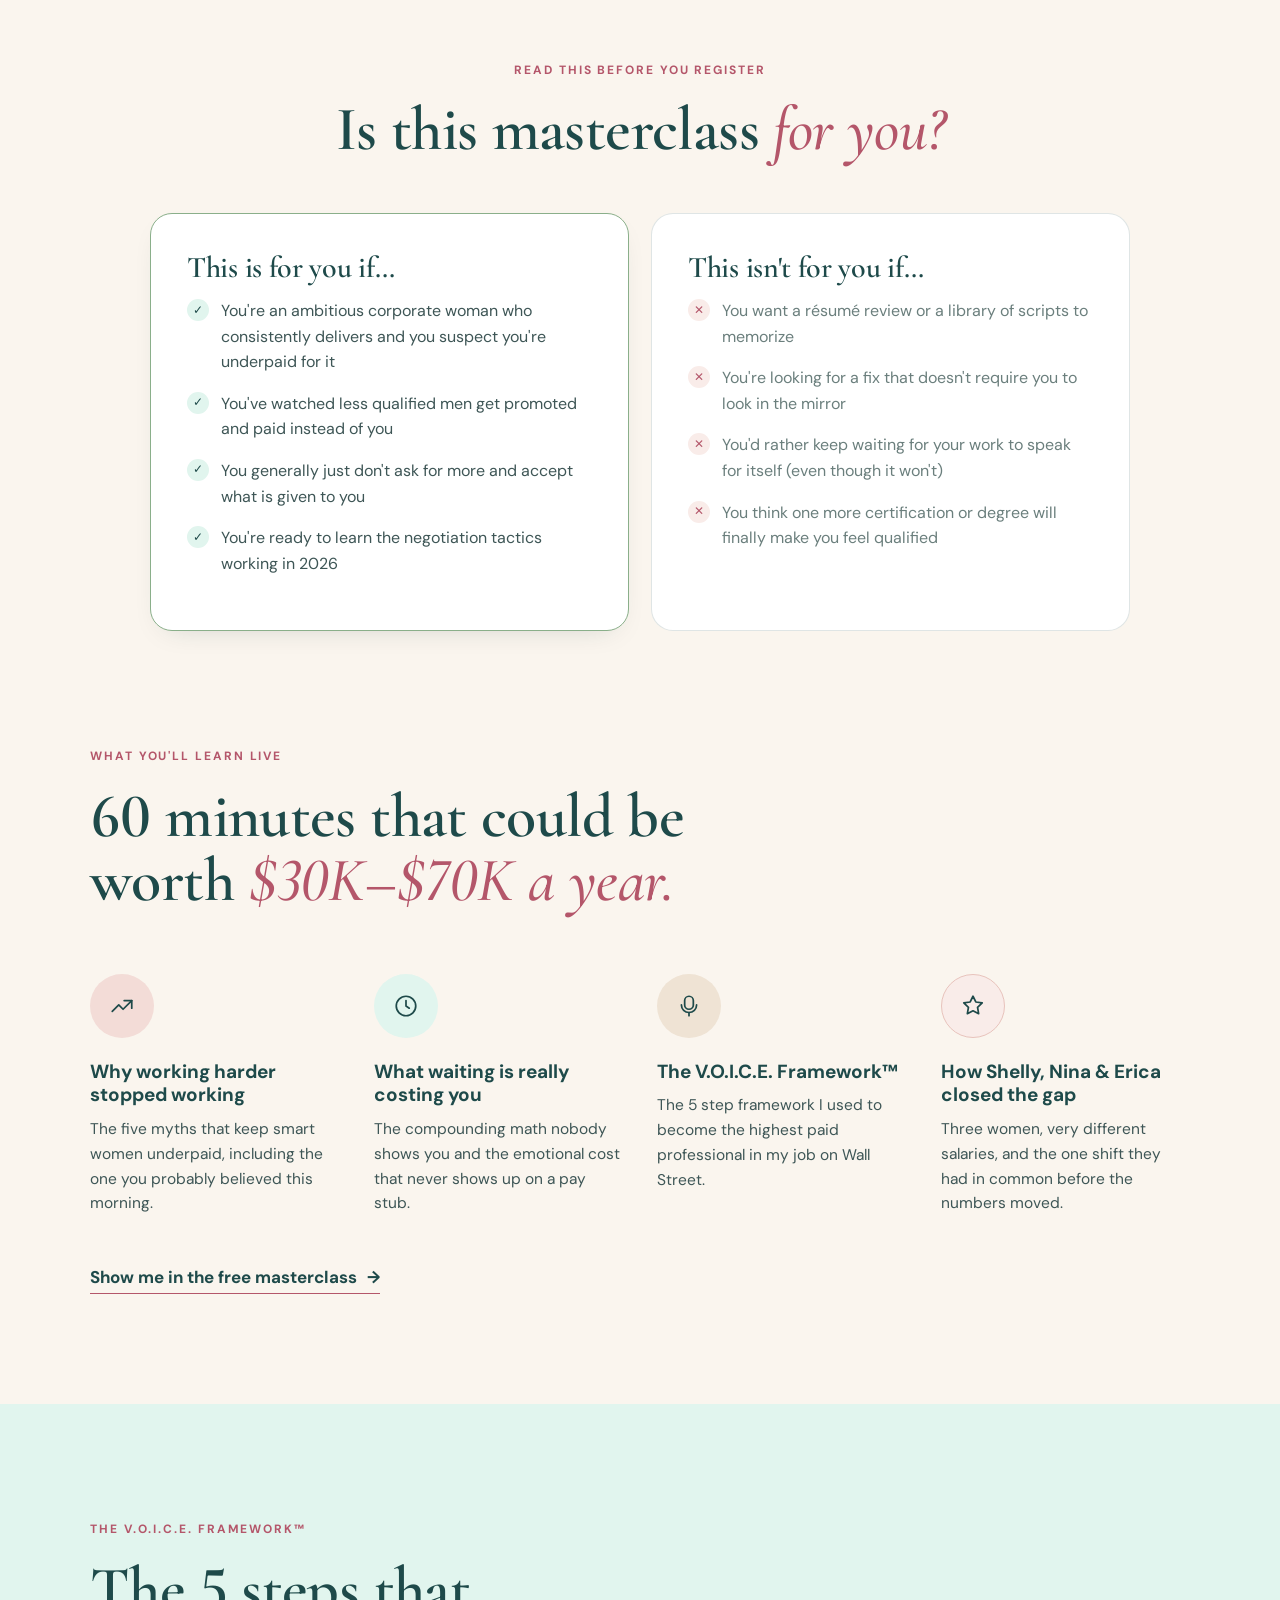
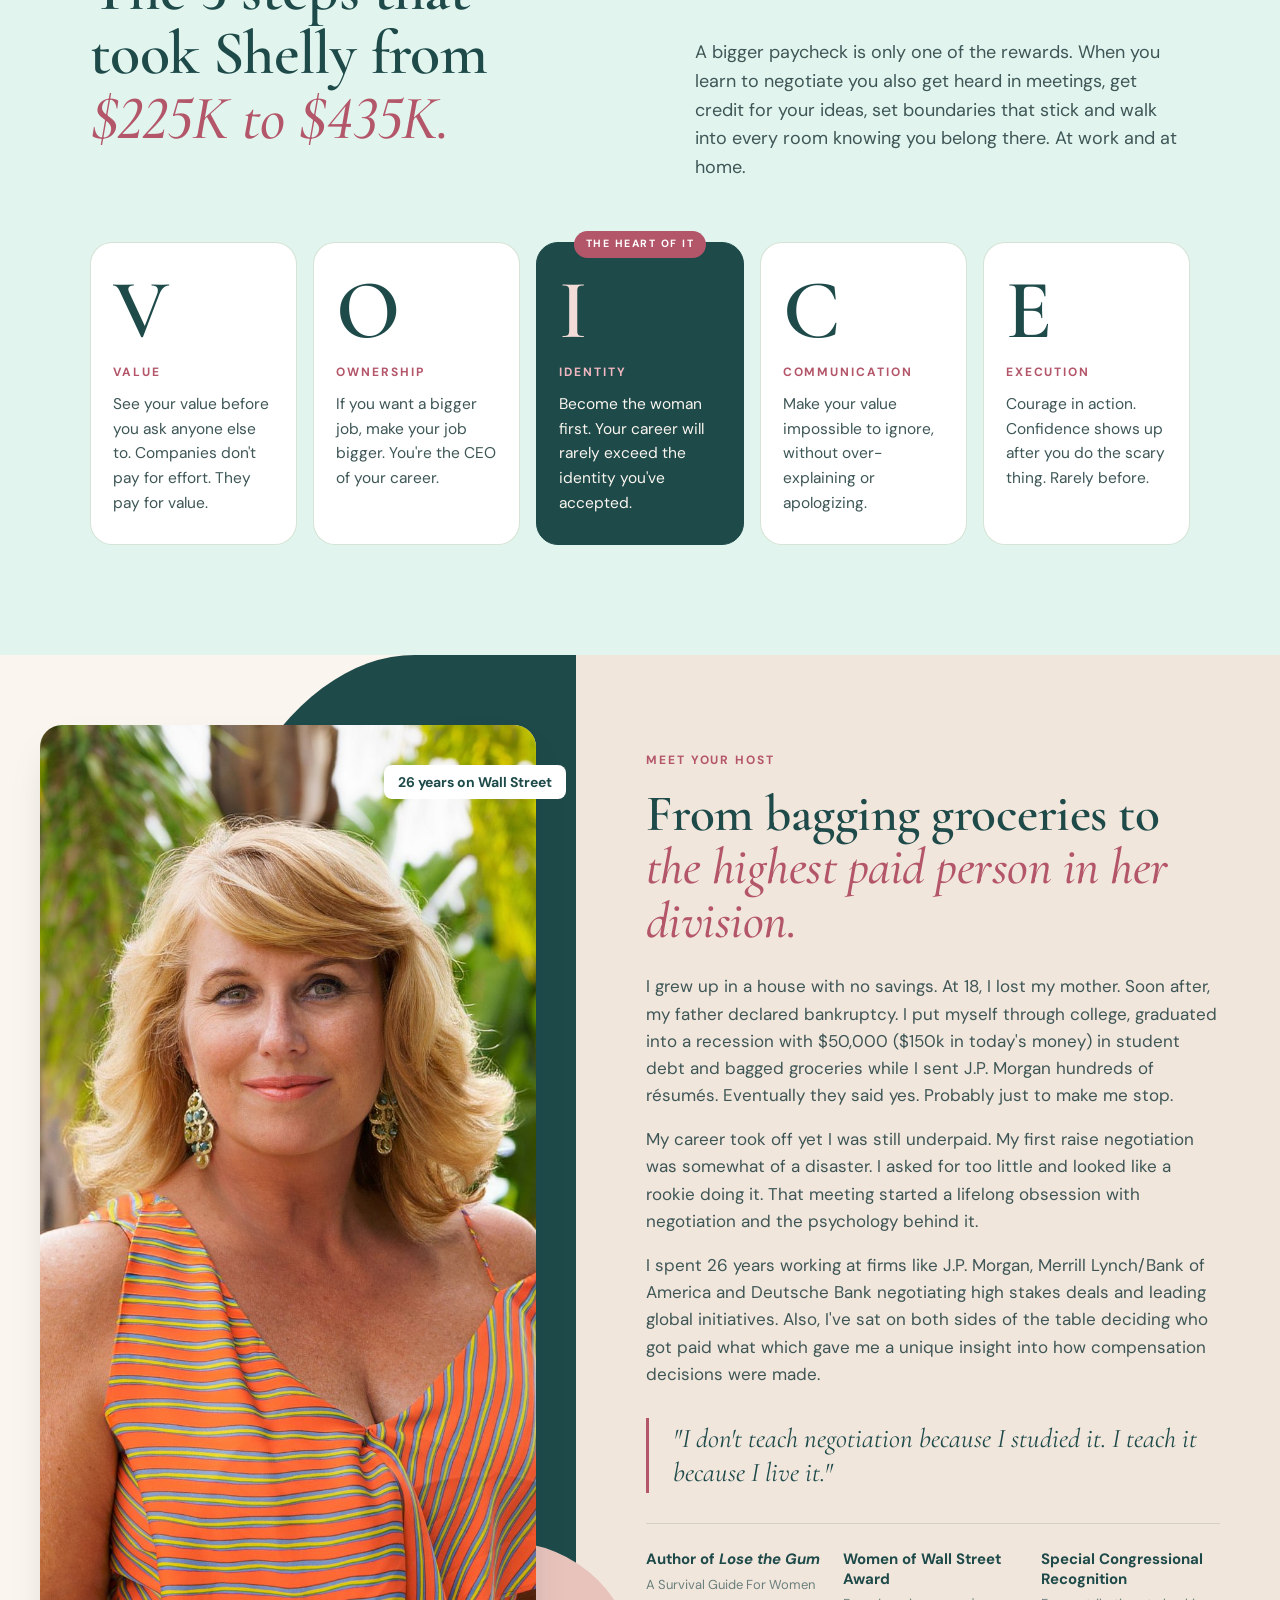
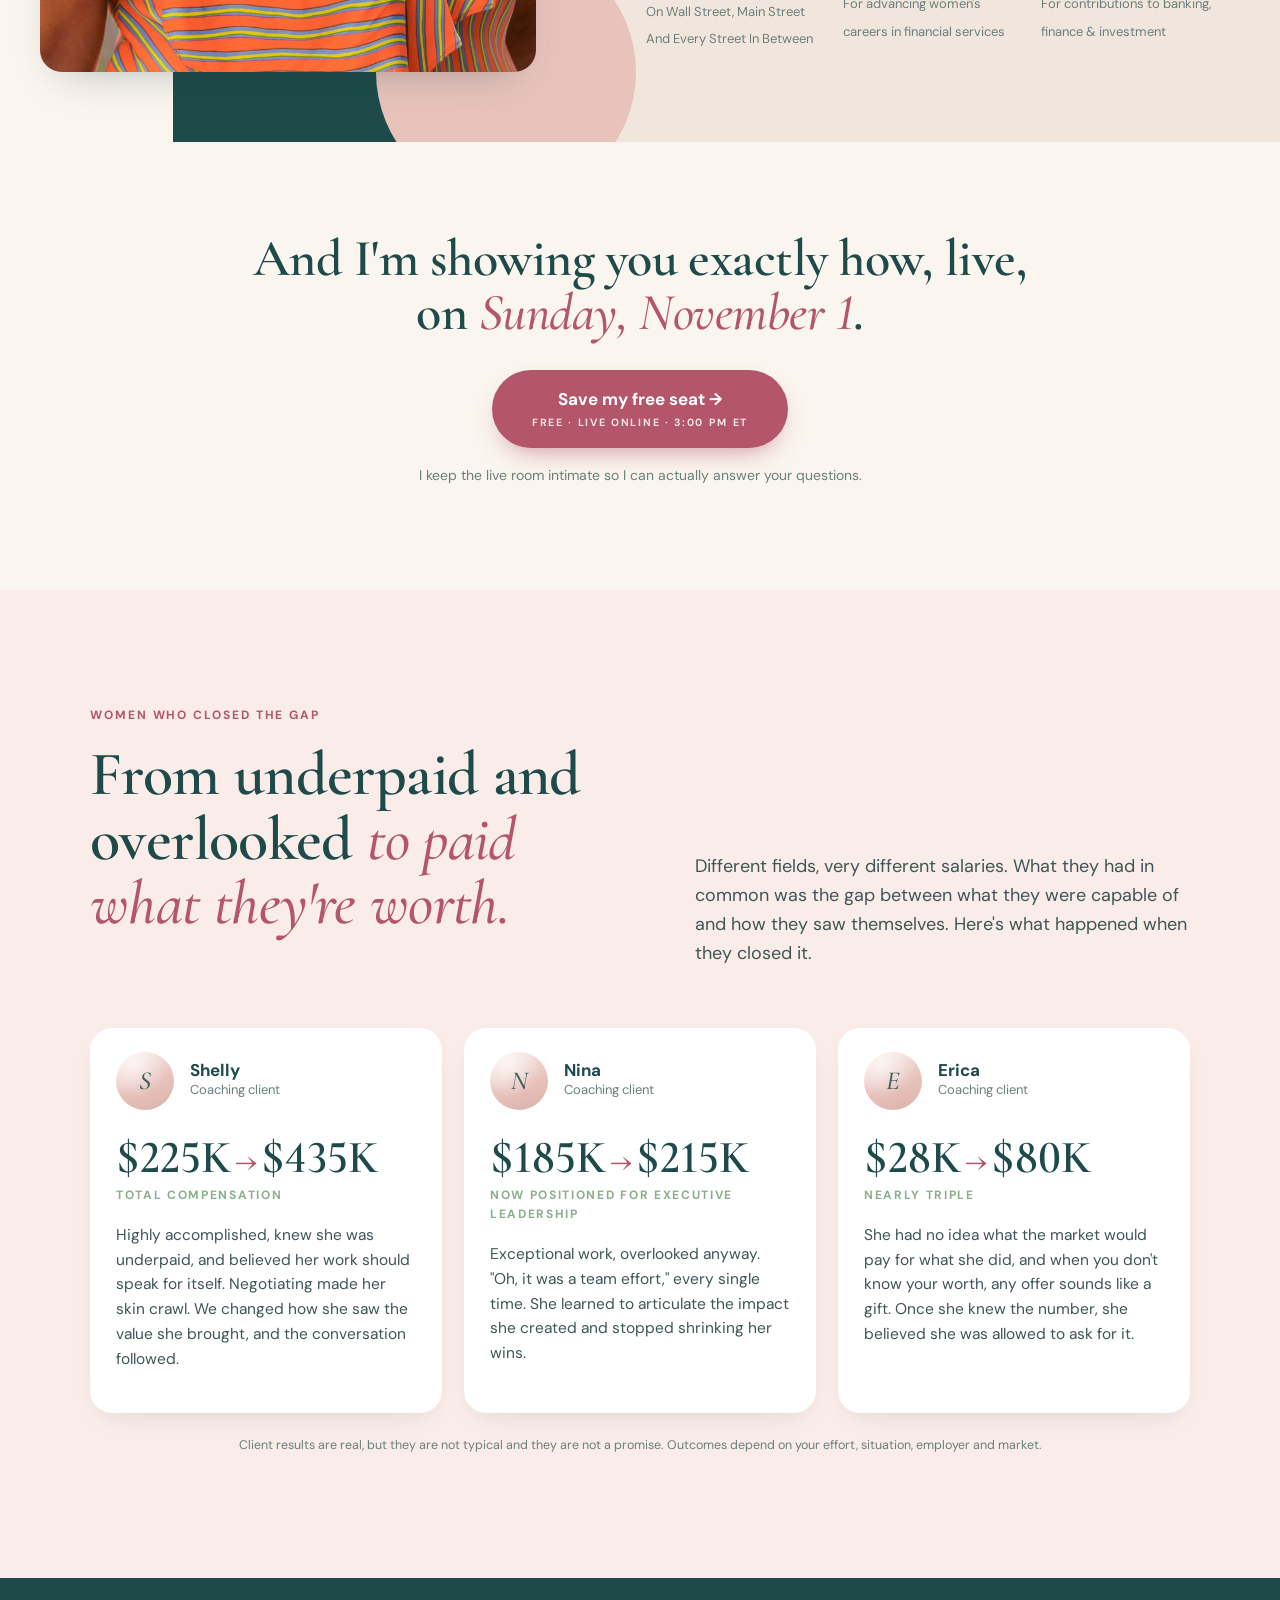
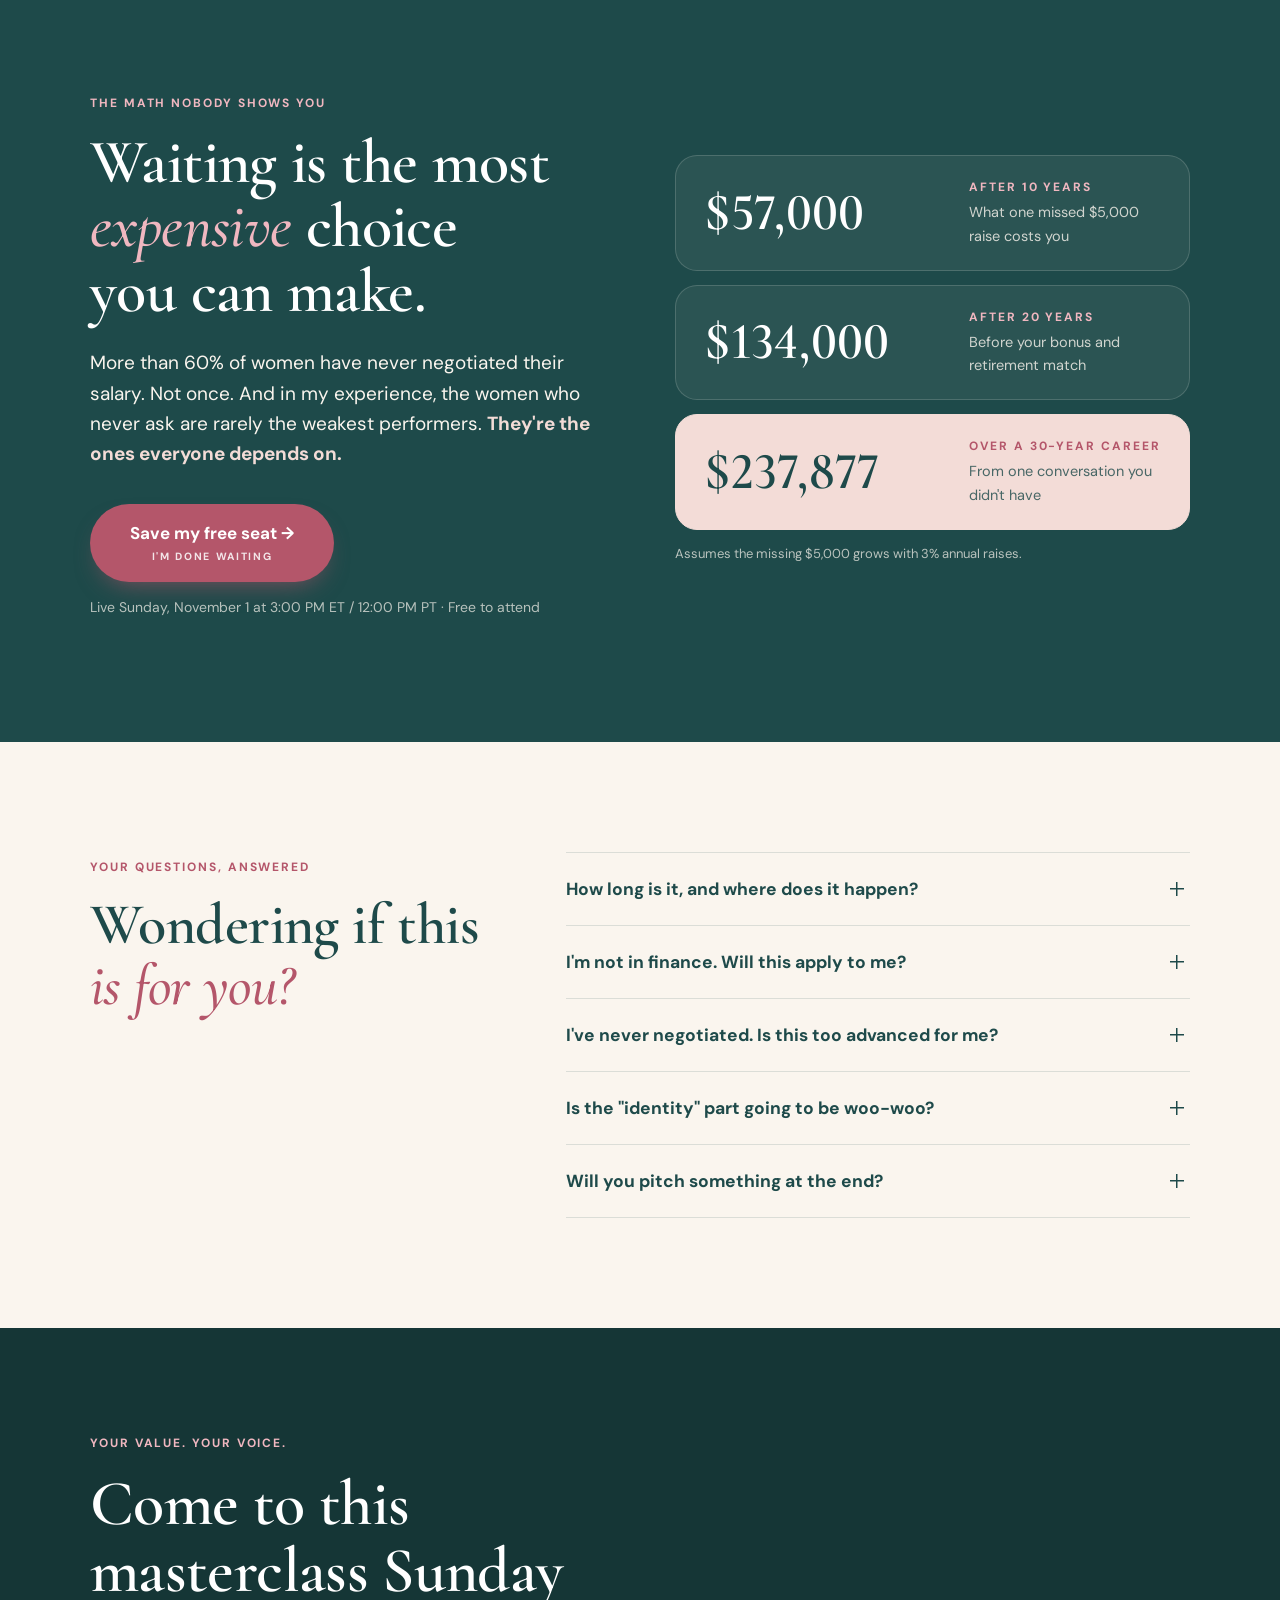
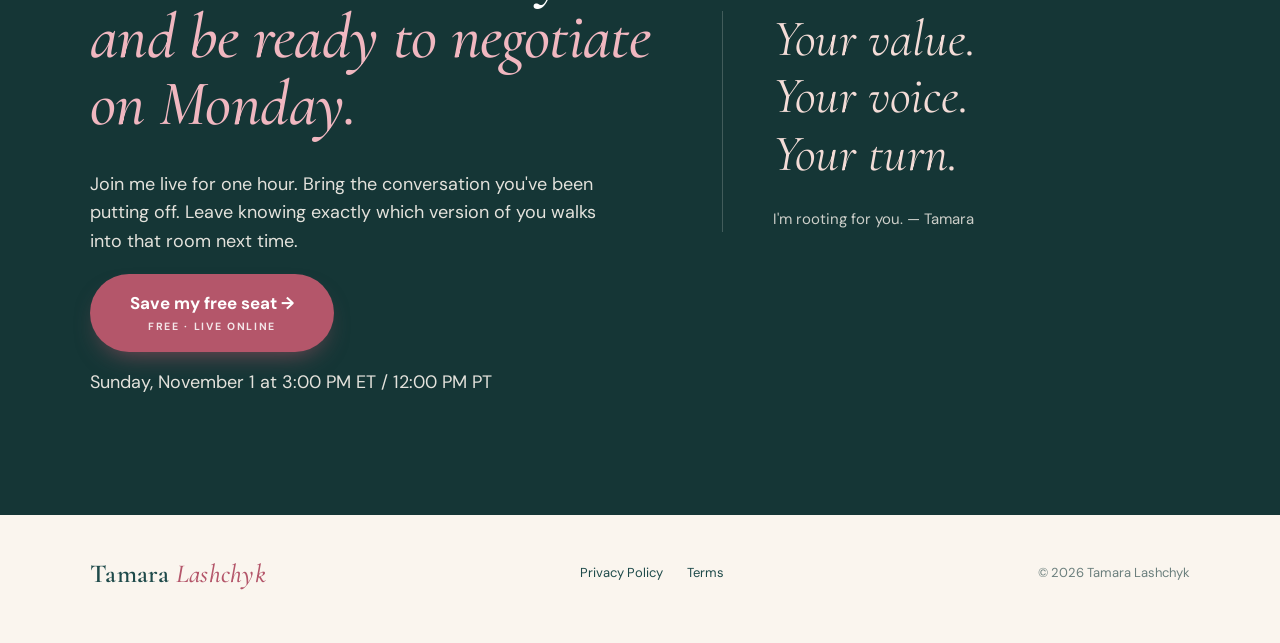
==== commit 85a04b55: "Landing page FAQ: remove "Is the masterclass really free?" Co-Authored-By: Claude Opus 5.5 <noreply@" ====
--- a/index.html
+++ b/index.html
@@ -325,10 +325,6 @@
           <h2>Wondering if this <em>is for you?</em></h2>
         </div>
         <div class="faq reveal">
-          <details>
-            <summary>Is the masterclass really free?</summary>
-            <div><p>Completely free. Grab a coffee, or a glass of wine, depending on what time it is where you are. I'm not judging.</p></div>
-          </details>
           <details>
             <summary>How long is it, and where does it happen?</summary>
             <div><p>About an hour, live online, plus time for your questions. Your private join link is sent to your inbox the moment you register.</p></div>
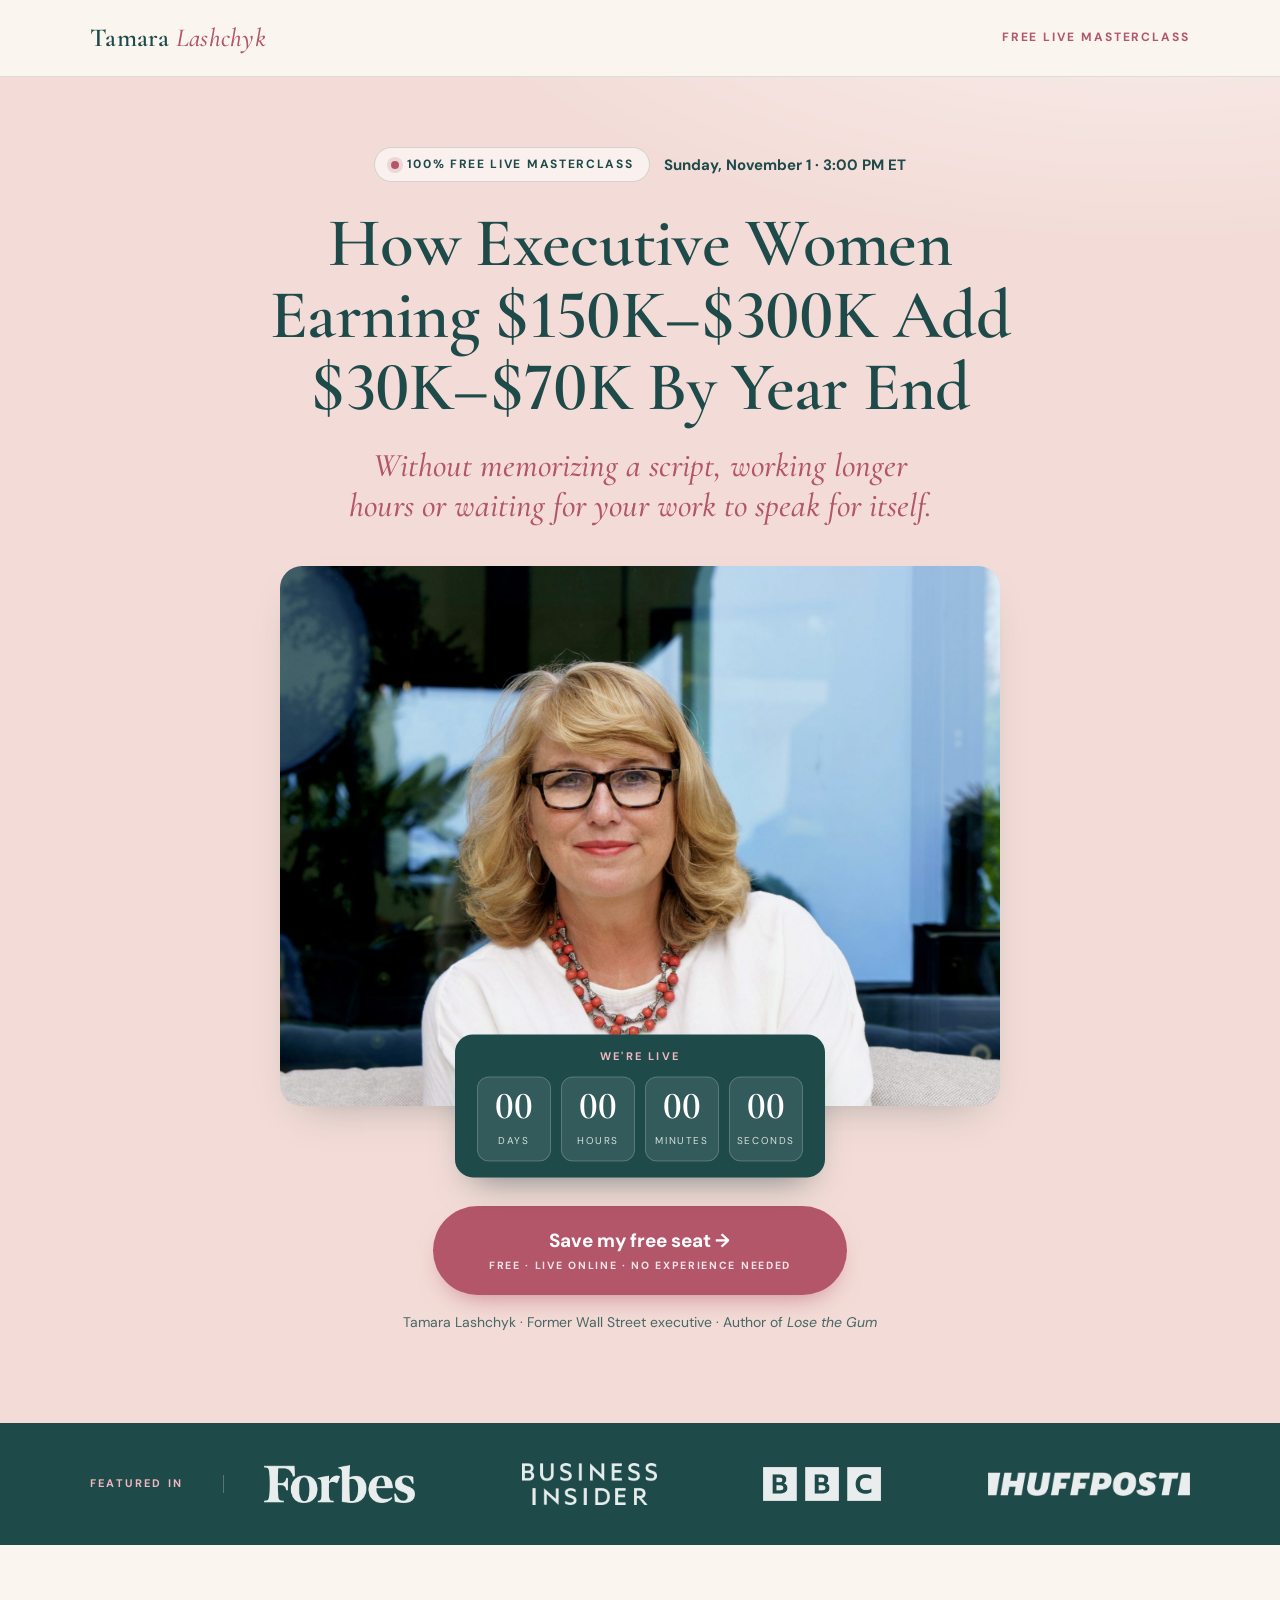
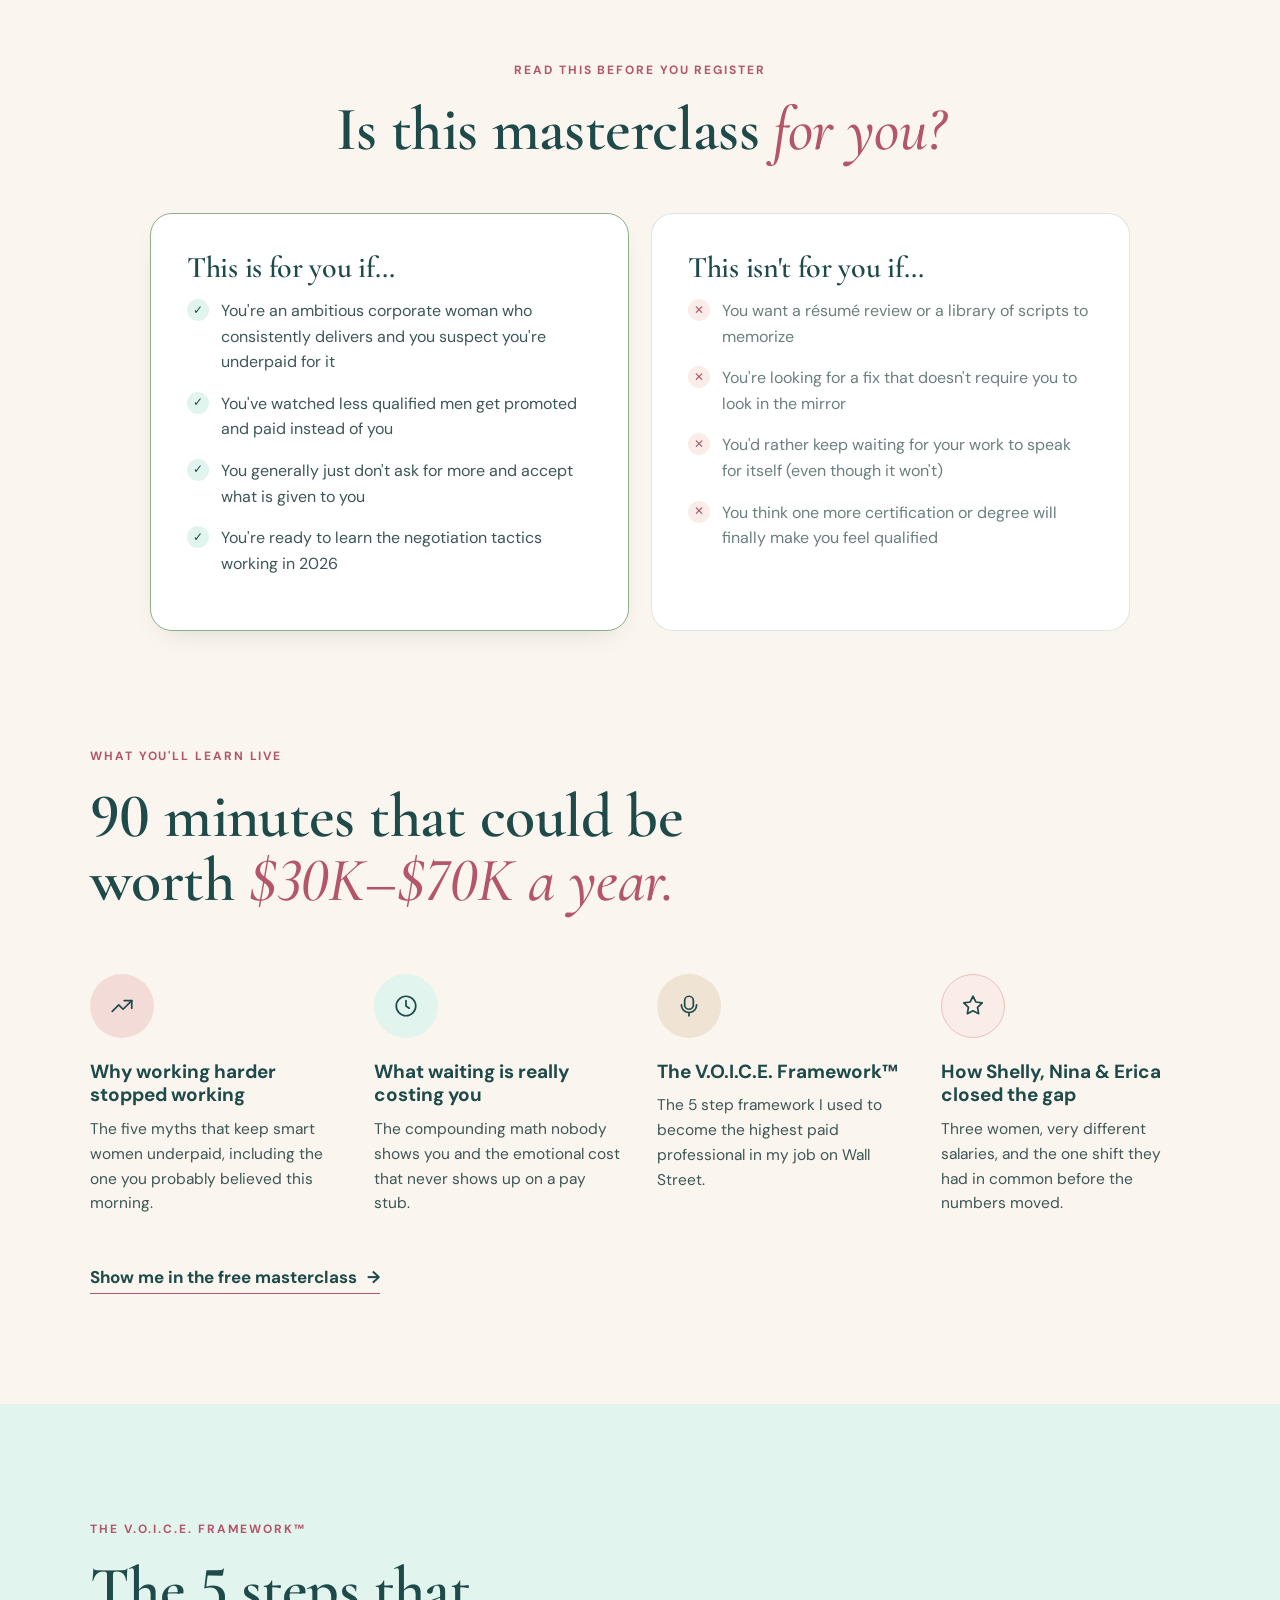
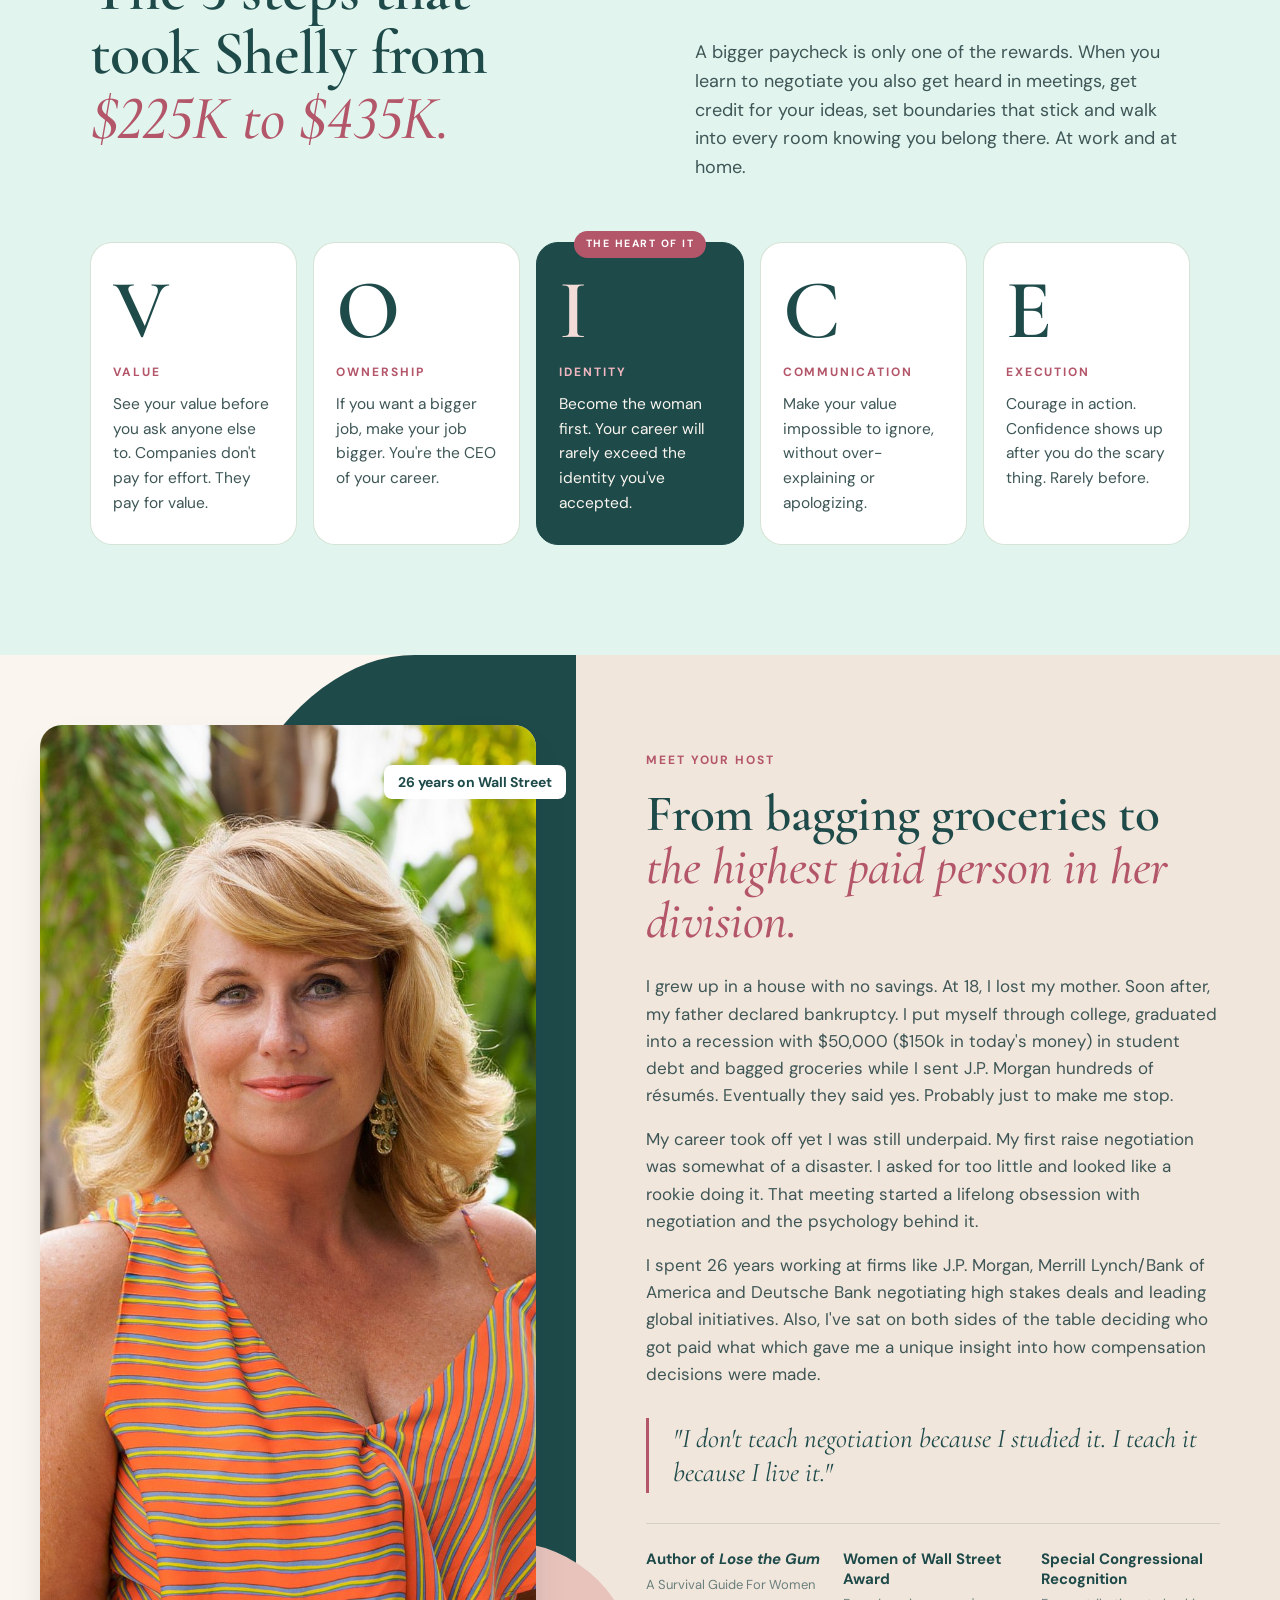
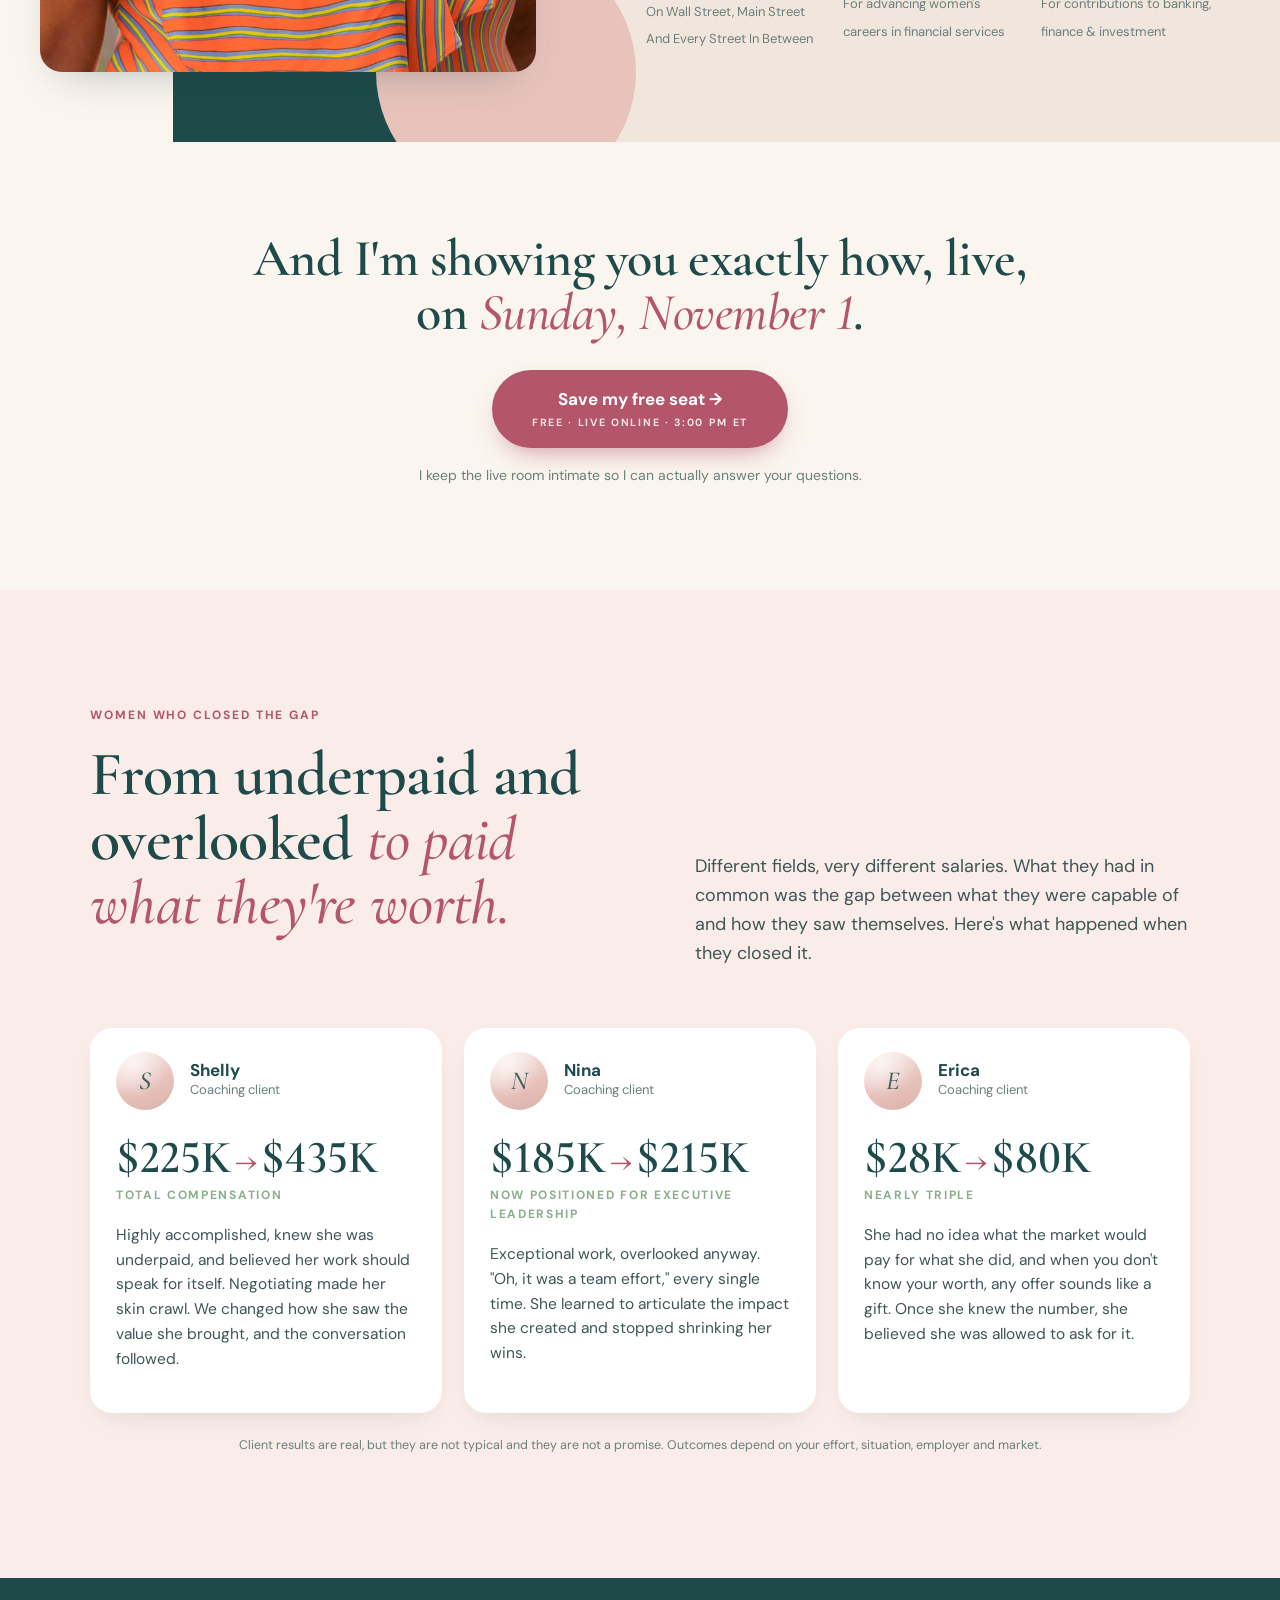
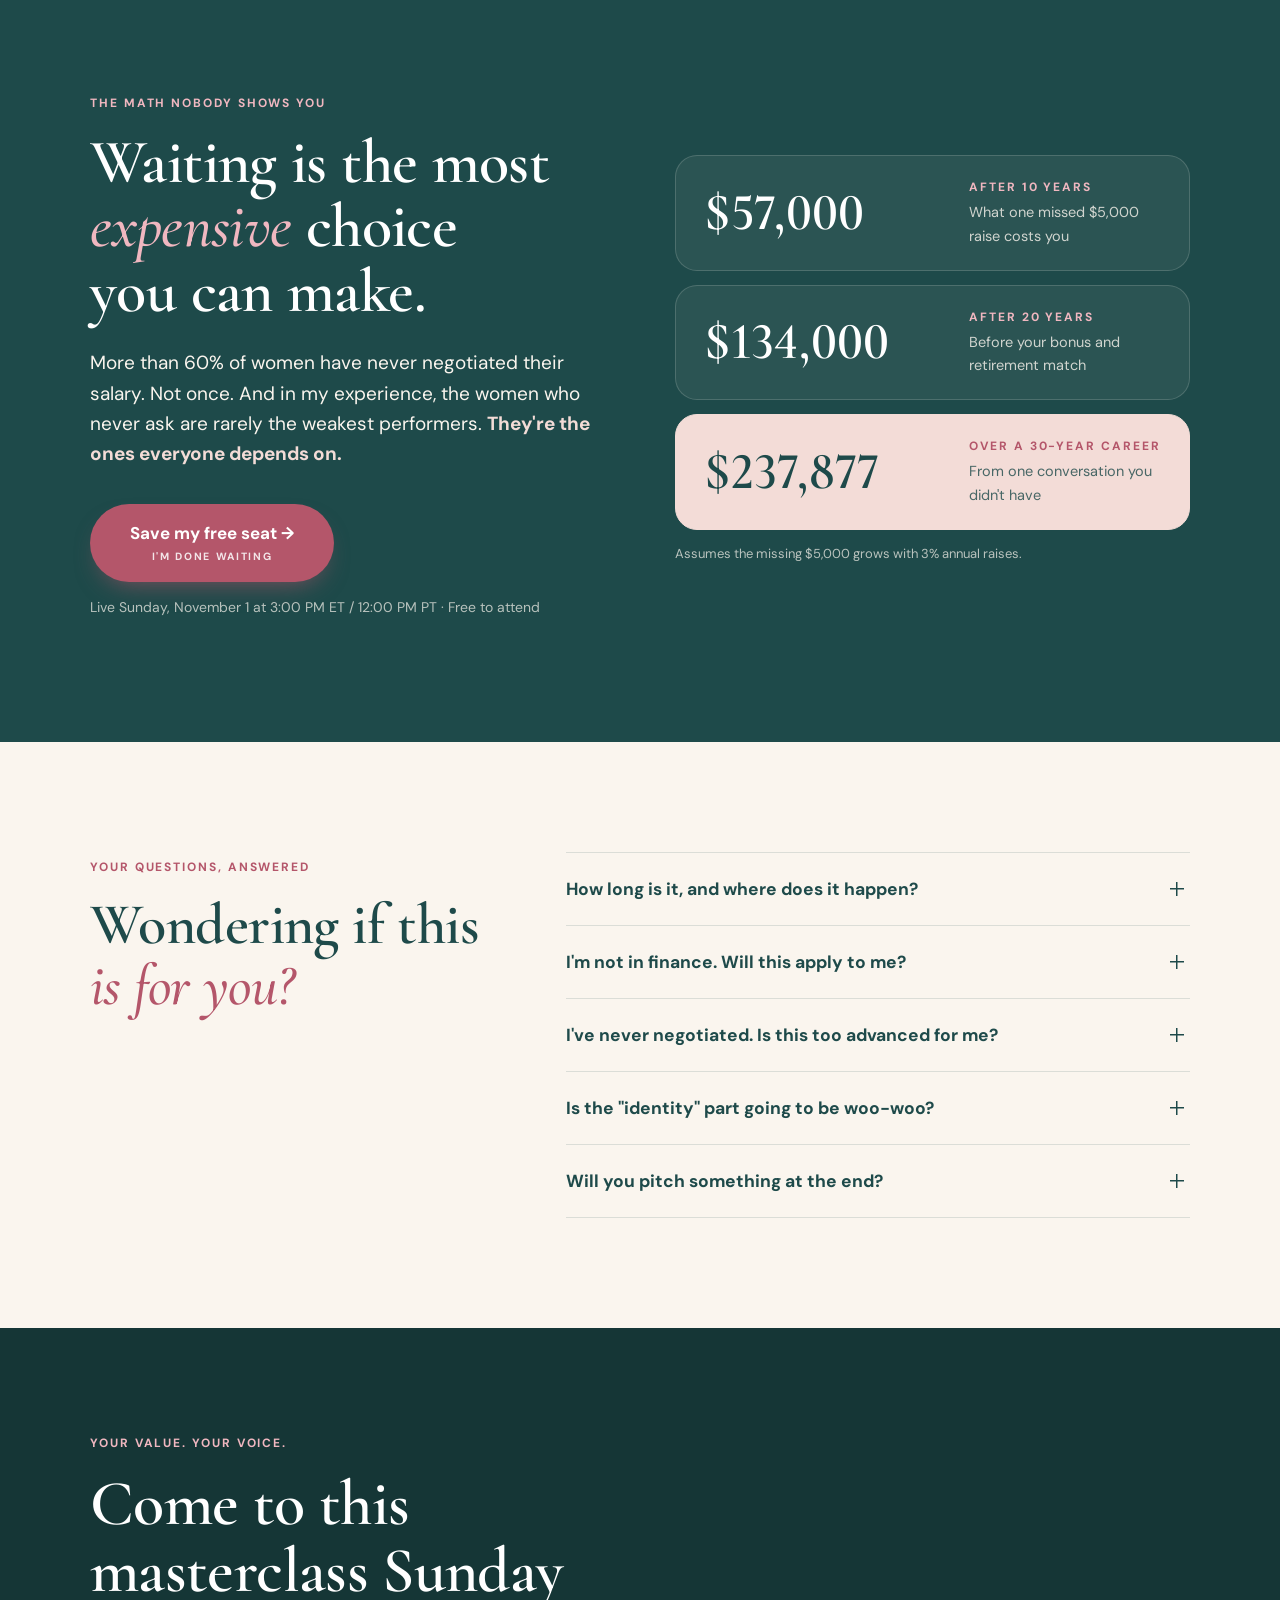
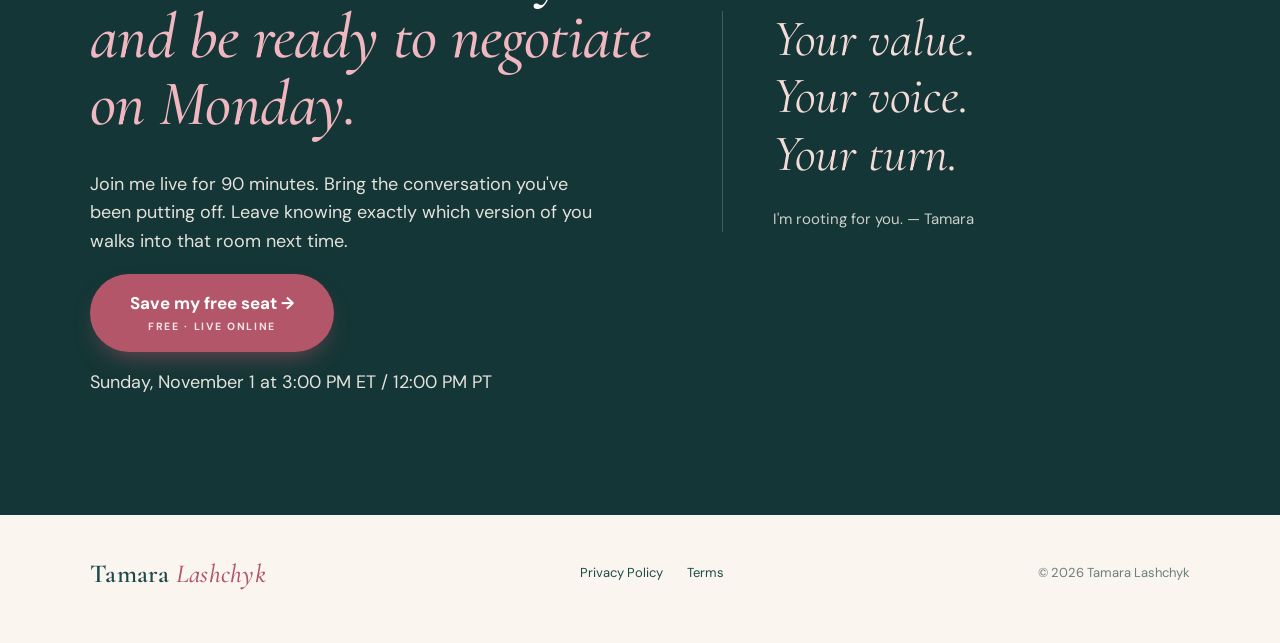
==== commit c01ddb16: "Masterclass is 90 minutes: update copy and calendar invites - Calendar invites (Google, Outlook, .ic" ====
--- a/index.html
+++ b/index.html
@@ -109,7 +109,7 @@
       <div class="wrap">
         <div class="section-head reveal">
           <span class="eyebrow">What you'll learn live</span>
-          <h2 class="h2">60 minutes that could be worth <em>$30K–$70K a year.</em></h2>
+          <h2 class="h2">90 minutes that could be worth <em>$30K–$70K a year.</em></h2>
         </div>
 
         <div class="learn">
@@ -327,7 +327,7 @@
         <div class="faq reveal">
           <details>
             <summary>How long is it, and where does it happen?</summary>
-            <div><p>About an hour, live online, plus time for your questions. Your private join link is sent to your inbox the moment you register.</p></div>
+            <div><p>90 minutes, live online, including time for your questions. Your private join link is sent to your inbox the moment you register.</p></div>
           </details>
           <details>
             <summary>I'm not in finance. Will this apply to me?</summary>
@@ -343,7 +343,7 @@
           </details>
           <details>
             <summary>Will you pitch something at the end?</summary>
-            <div><p>I'll be upfront: at the end I'll share how you can work with me if you want to go further. No pressure. The hour is designed to be valuable on its own, whether or not we ever work together.</p></div>
+            <div><p>I'll be upfront: at the end I'll share how you can work with me if you want to go further. No pressure. The 90 minutes are designed to be valuable on its own, whether or not we ever work together.</p></div>
           </details>
         </div>
       </div>
@@ -355,7 +355,7 @@
         <div class="reveal">
           <span class="eyebrow eyebrow--light">Your value. Your voice.</span>
           <h2>Come to this masterclass Sunday <em>and be ready to negotiate on Monday.</em></h2>
-          <p>Join me live for one hour. Bring the conversation you've been putting off. Leave knowing exactly which version of you walks into that room next time.</p>
+          <p>Join me live for 90 minutes. Bring the conversation you've been putting off. Leave knowing exactly which version of you walks into that room next time.</p>
           <a class="btn btn--stack" href="#register">Save my free seat →<small>Free · Live online</small></a>
           <p class="final__fine"><span data-event="full">Sunday, November 1 at 3:00 PM ET / 12:00 PM PT</span></p>
         </div>
--- a/assets/css/styles.css
+++ b/assets/css/styles.css
@@ -1067,7 +1067,8 @@
   opacity: 0.55;
 }
 .before__body { max-width: 760px; }
-.video iframe { position: absolute; inset: 0; width: 100%; height: 100%; border: 0; }
+.video iframe, .video video { position: absolute; inset: 0; width: 100%; height: 100%; border: 0; }
+.video video { object-fit: cover; background: #000; }
 .video__note {
   position: relative;
   min-height: 100%;
